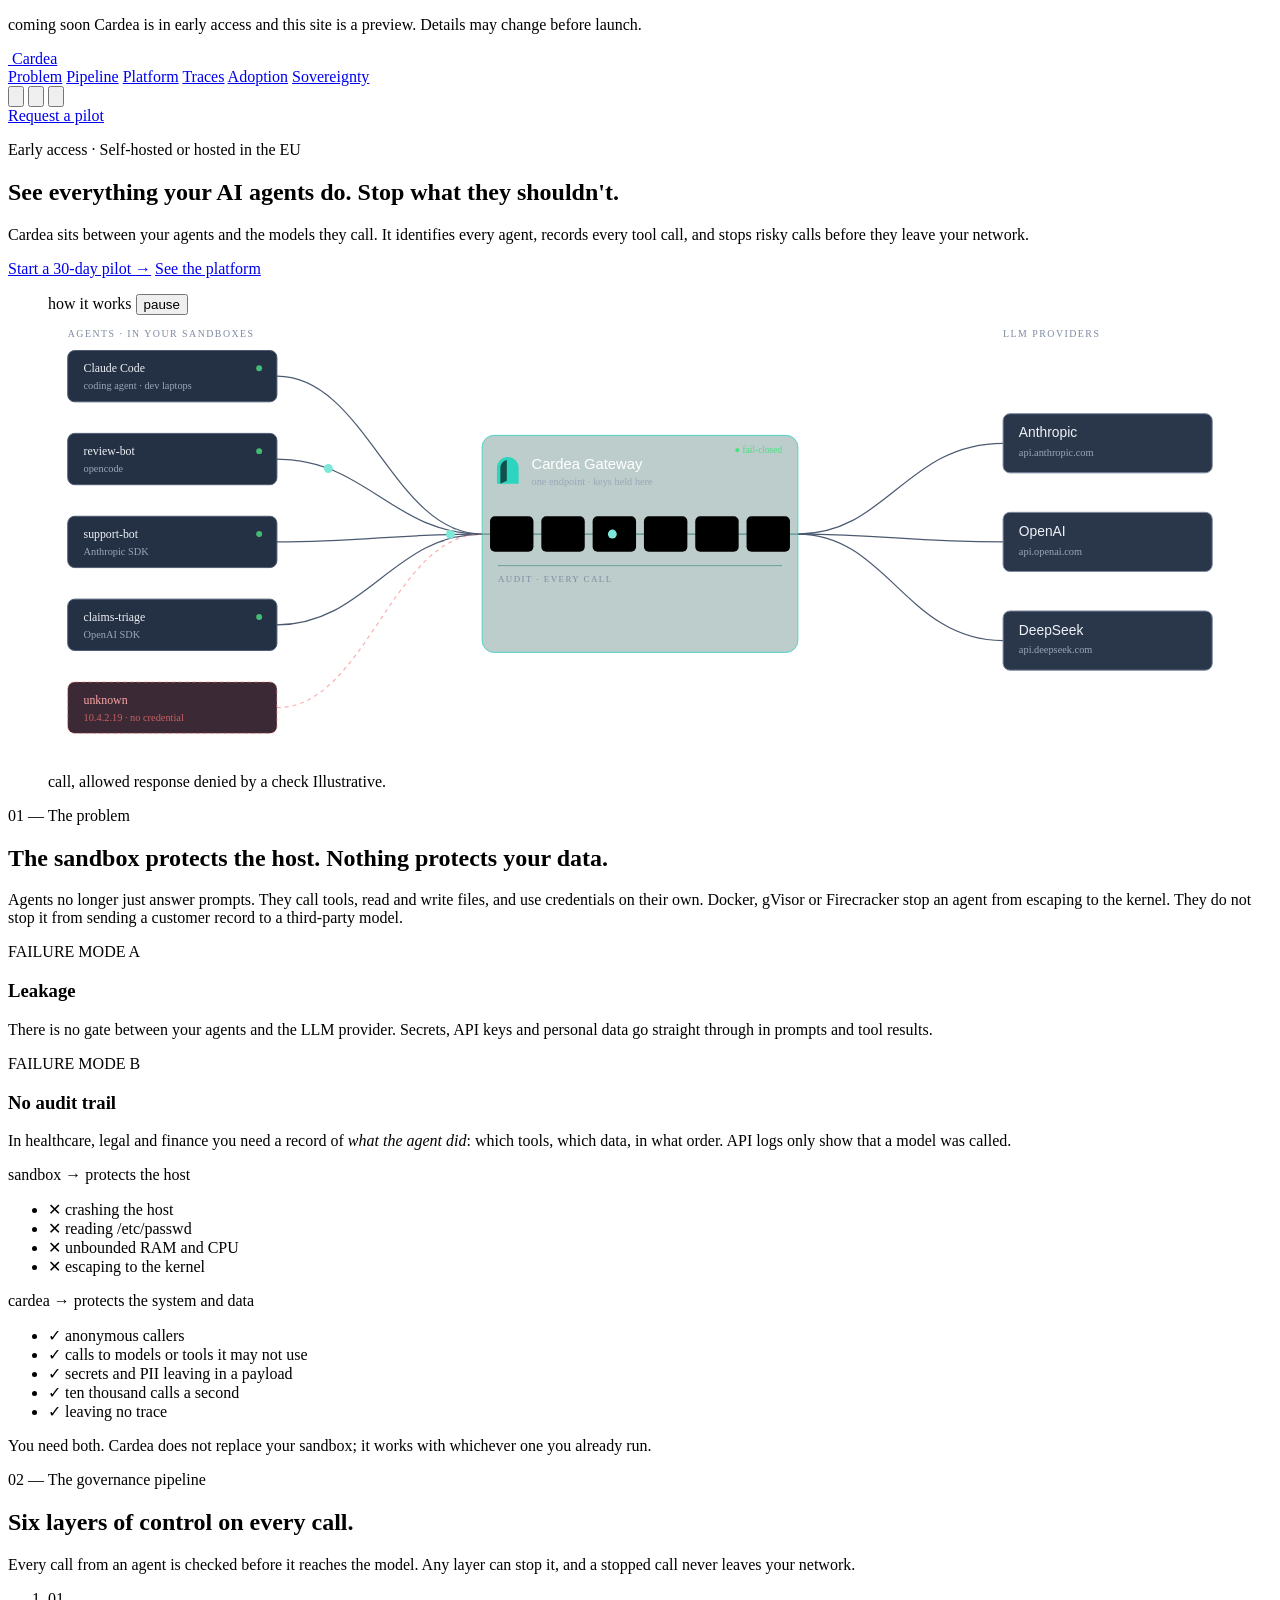
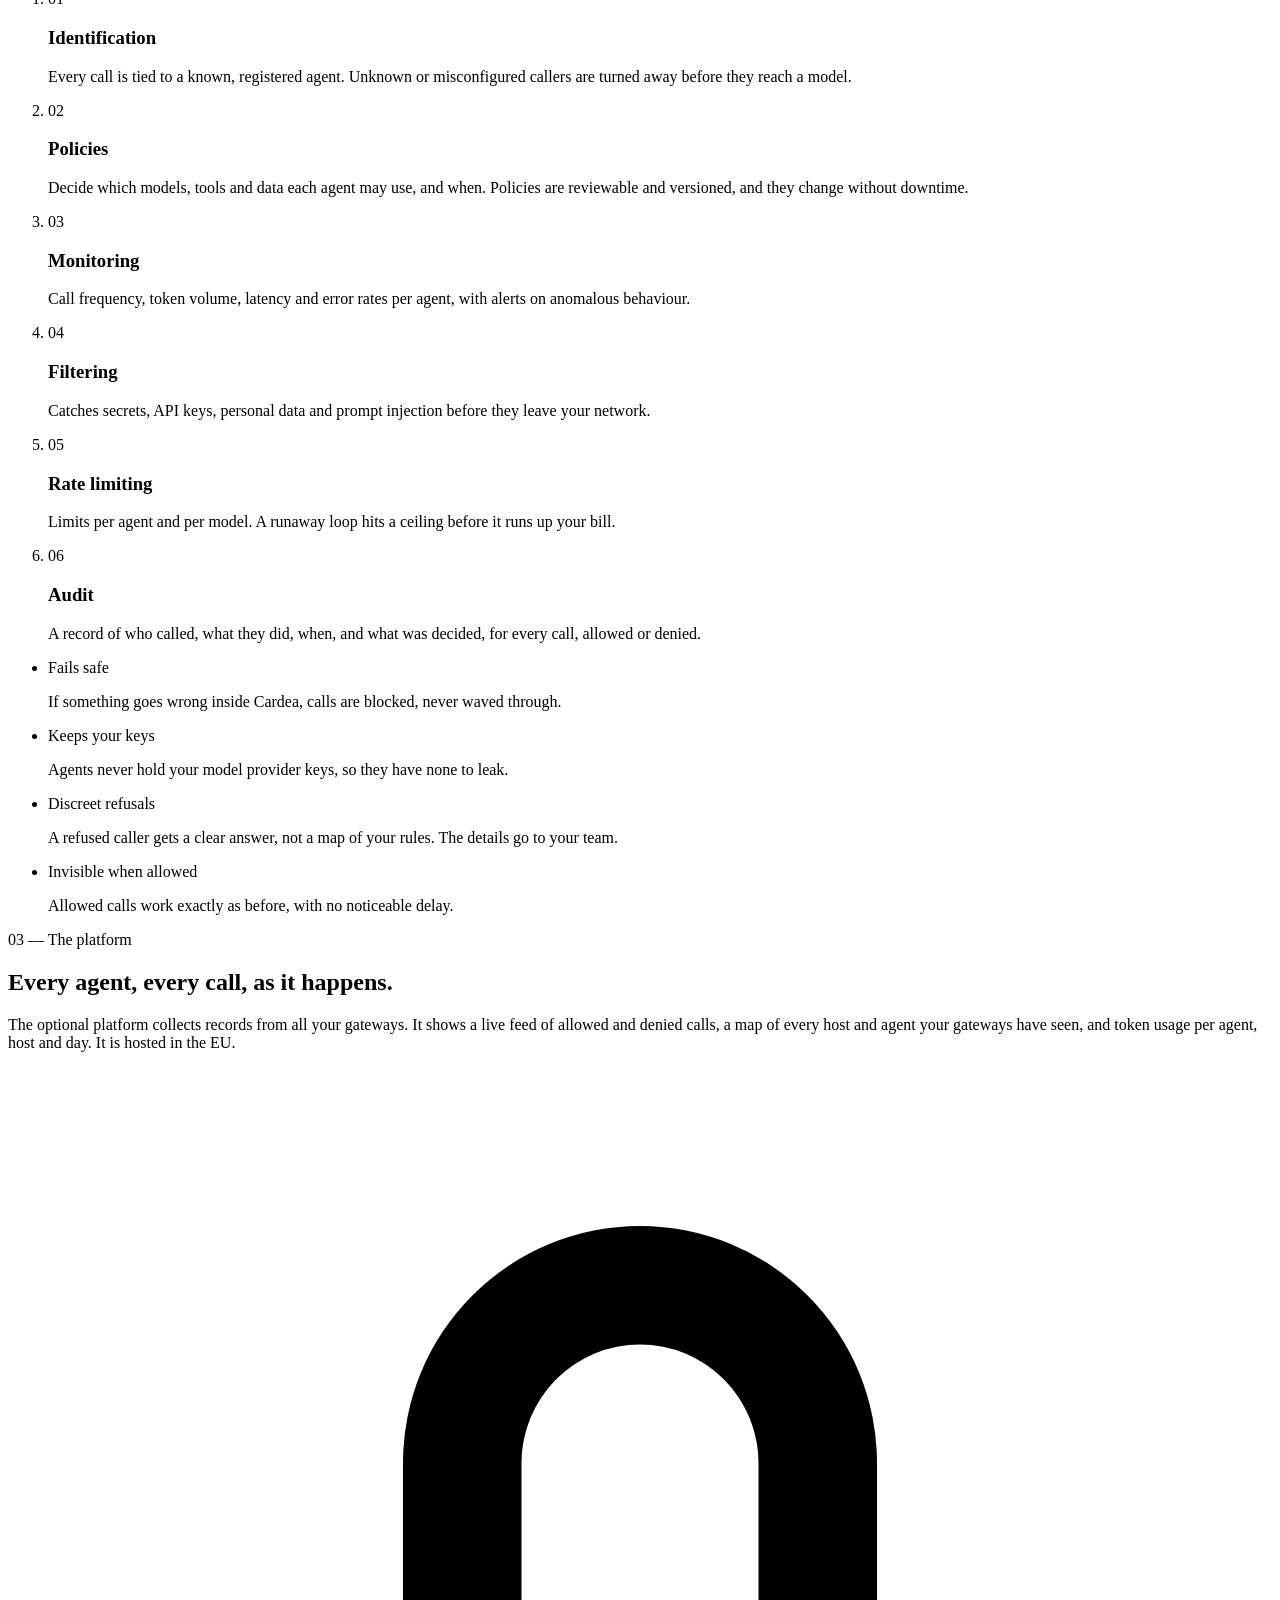
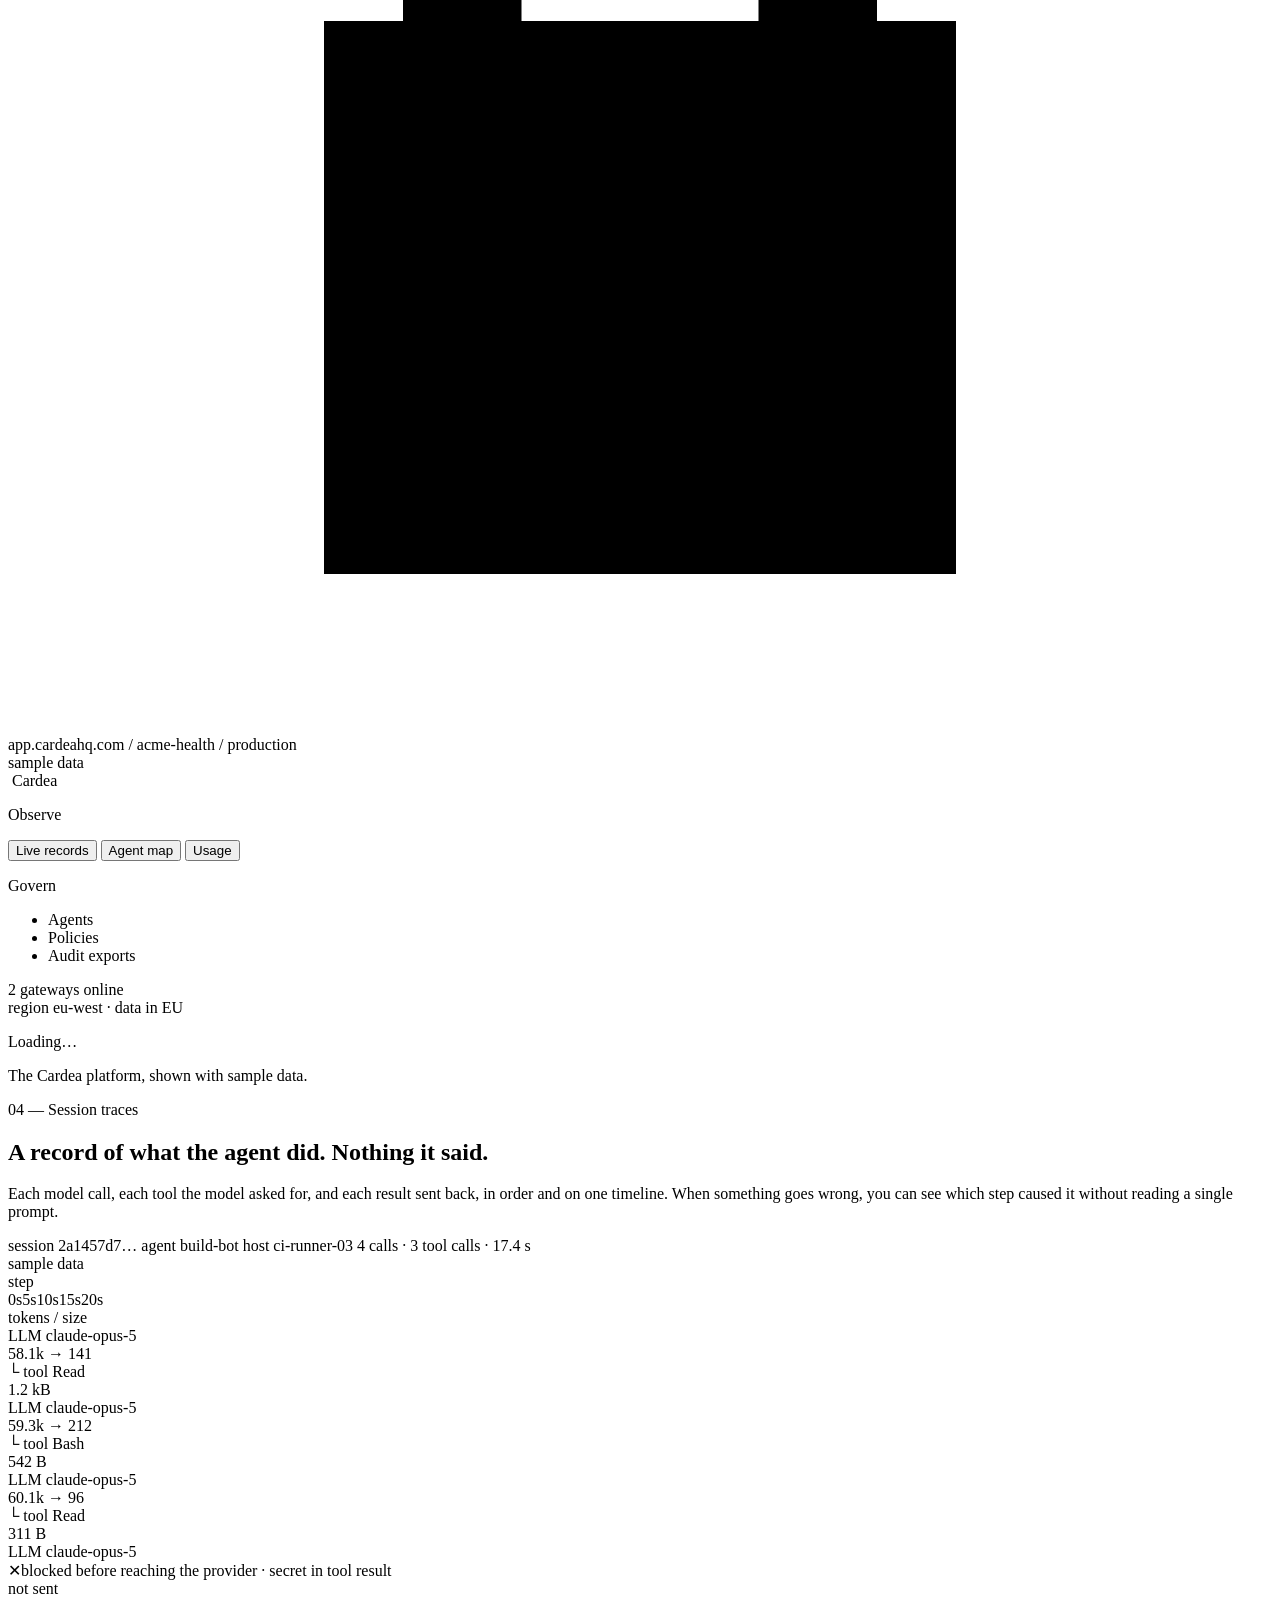
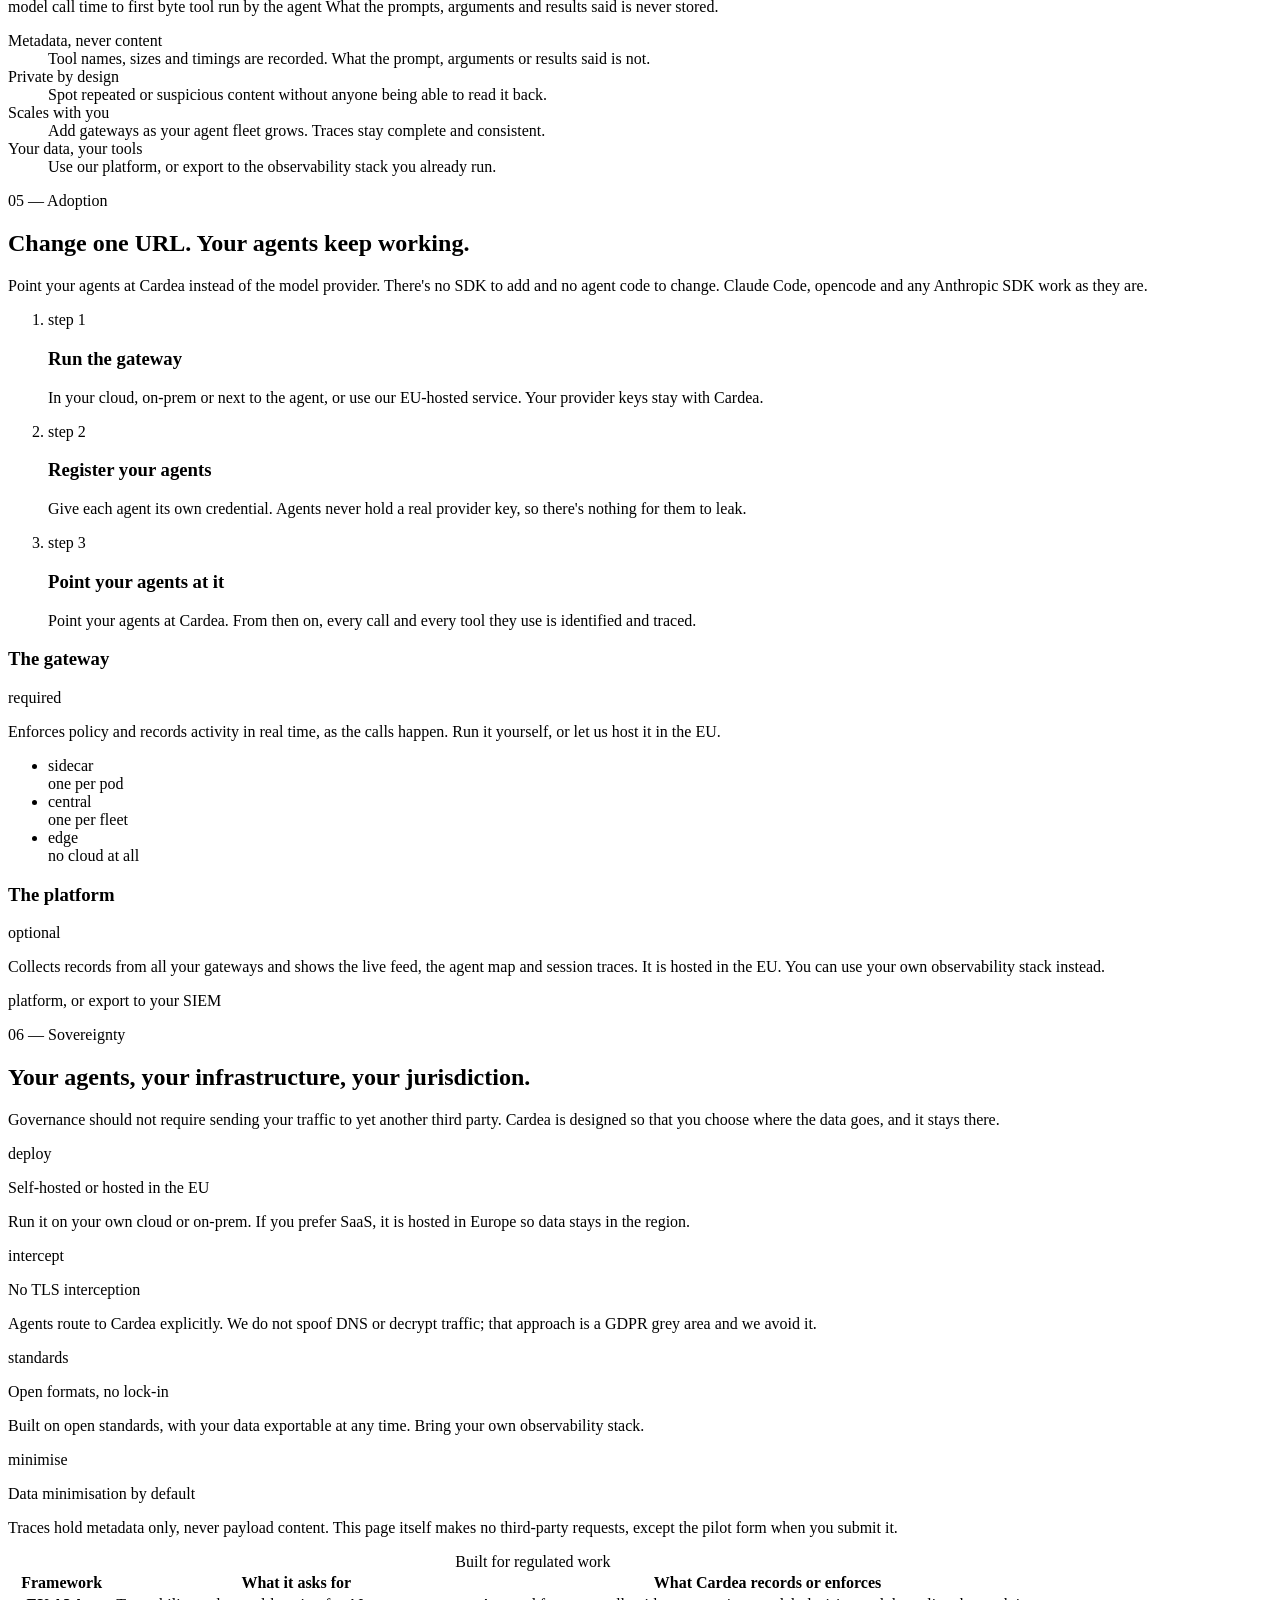
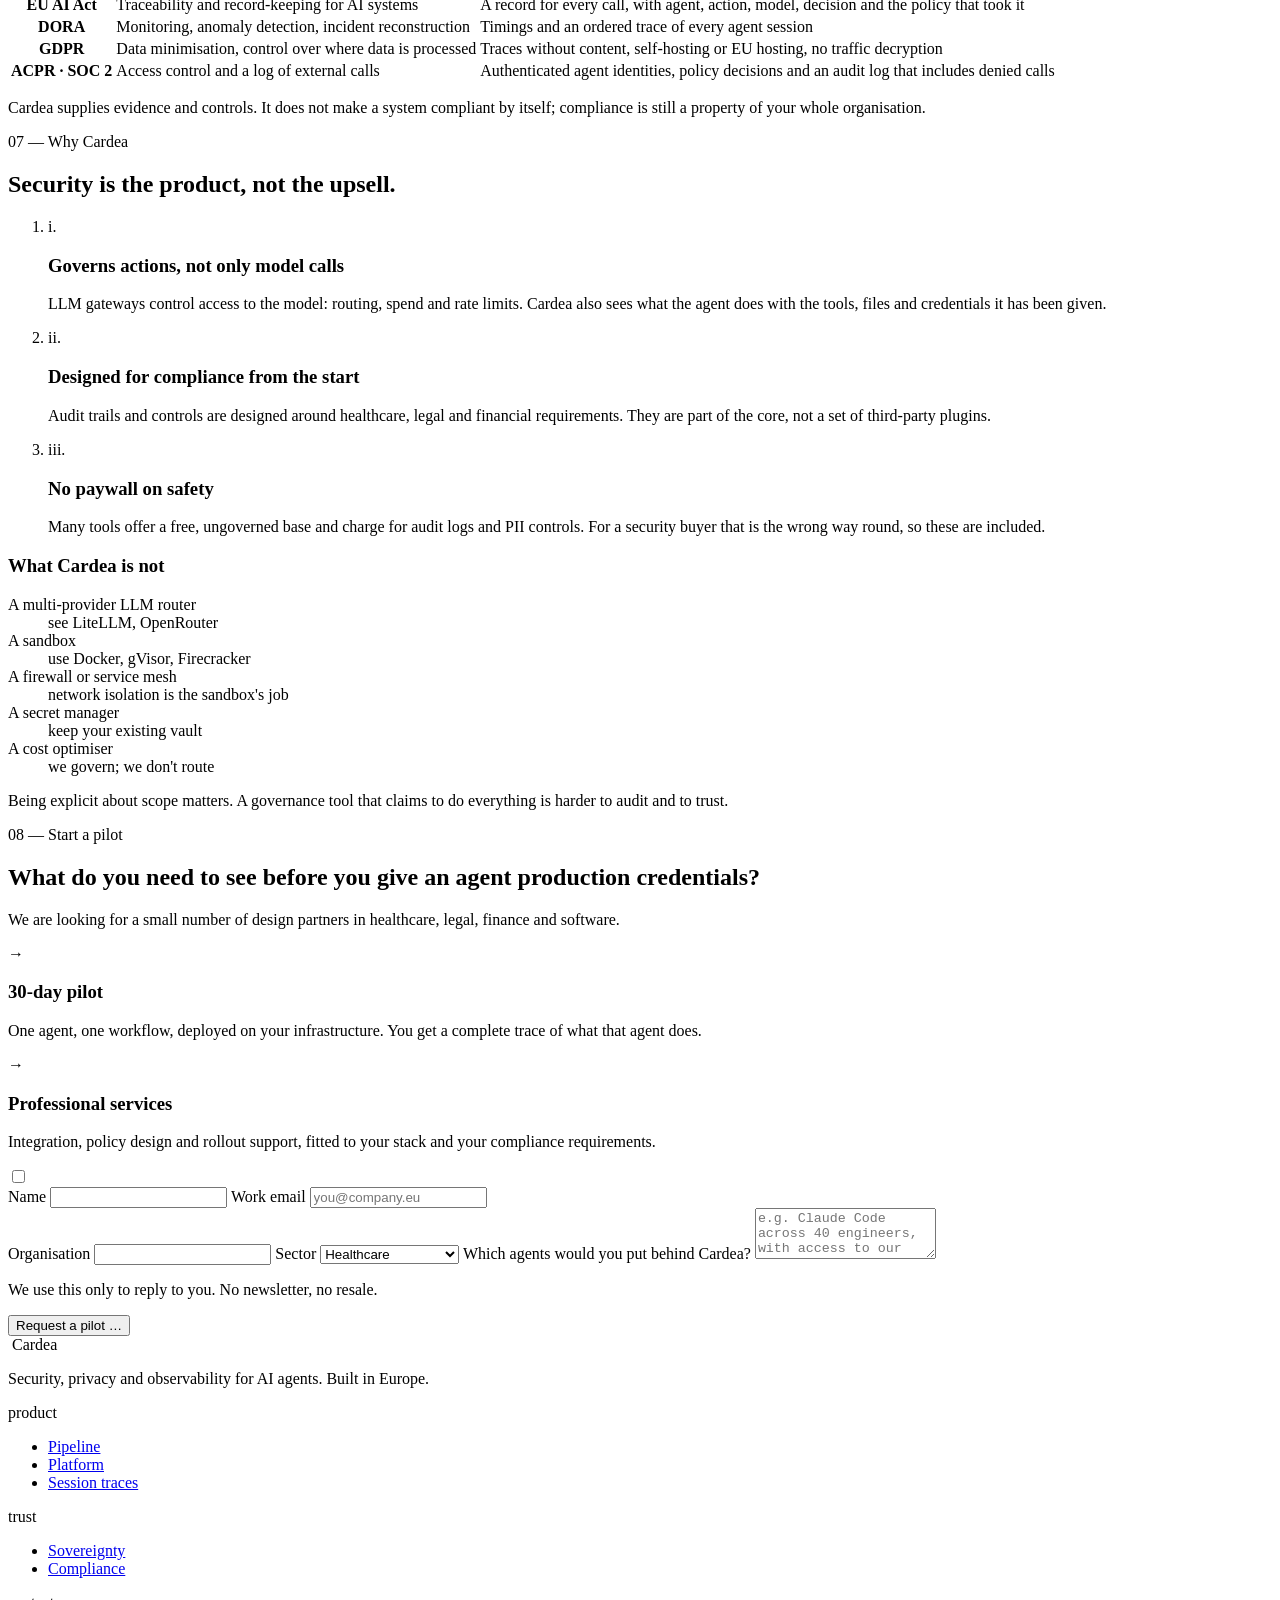
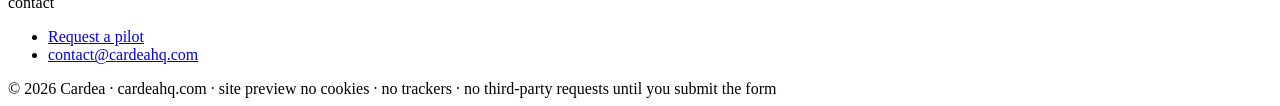
==== public/index.html @ 15e8d1f0 "Add "usage" view Signed-off-by: Grégoire Marabout-Demazure <gmarabout@gmail.com>" ====
<!doctype html>
<html lang="en">
  <head>
    <meta charset="utf-8" />
    <meta name="viewport" content="width=device-width, initial-scale=1" />
    <title>Cardea — Governance for AI agents</title>
    <meta
      name="description"
      content="Cardea is the security, privacy and observability layer for AI agents. It governs what agents do with tools, files and credentials, and runs on your infrastructure or in the EU."
    />
    <meta
      name="theme-color"
      content="#1e293b"
      media="(prefers-color-scheme: dark)"
    />
    <meta
      name="theme-color"
      content="#f5f7fa"
      media="(prefers-color-scheme: light)"
    />
    <link rel="icon" href="assets/favicon.svg" type="image/svg+xml" />
    <link
      rel="preload"
      href="assets/fonts/inter-latin-wght-normal.woff2"
      as="font"
      type="font/woff2"
      crossorigin
    />
    <link rel="stylesheet" href="assets/css/site.css" />
    <script>
      // Apply a saved theme choice before first paint.
      try {
        const t = localStorage.getItem("cardea-theme");
        if (t === "light" || t === "dark")
          document.documentElement.dataset.theme = t;
      } catch {}
    </script>
    <script src="assets/js/htmx.min.js" defer></script>
    <script src="assets/js/site.js" defer></script>
  </head>
  <body>
    <!-- ───────────────────────── Coming soon ───────────────────────── -->
    <div class="border-b border-keeper-700/50 bg-keeper-900/70">
      <p
        class="mx-auto flex max-w-6xl flex-wrap items-center justify-center gap-x-3 gap-y-1 px-4 py-2 text-center text-xs text-ink-200 sm:px-6"
      >
        <span
          class="badge border-keeper-400/40 bg-keeper-400/15 text-keeper-300"
          >coming soon</span
        >
        <span
          >Cardea is in early access and this site is a preview. Details may
          change before launch.</span
        >
      </p>
    </div>

    <!-- ───────────────────────── Navigation ───────────────────────── -->
    <header
      class="sticky top-0 z-40 border-b border-ink-800/80 bg-ink-950/85 backdrop-blur"
    >
      <nav
        class="mx-auto flex h-16 max-w-6xl items-center justify-between px-4 sm:px-6"
        aria-label="Main"
      >
        <a href="#top" class="flex items-center gap-2.5">
          <img src="assets/logo.svg" alt="" class="size-7" />
          <span class="wordmark hidden min-[400px]:inline">Cardea</span>
        </a>
        <div class="hidden items-center gap-7 text-sm text-ink-300 md:flex">
          <a href="#problem" class="hover:text-ink-50">Problem</a>
          <a href="#pipeline" class="hover:text-ink-50">Pipeline</a>
          <a href="#platform" class="hover:text-ink-50">Platform</a>
          <a href="#traces" class="hover:text-ink-50">Traces</a>
          <a href="#integrate" class="hover:text-ink-50">Adoption</a>
          <a href="#sovereignty" class="hover:text-ink-50">Sovereignty</a>
        </div>
        <div class="flex items-center gap-2">
          <div
            id="theme-toggle"
            class="theme-toggle"
            role="radiogroup"
            aria-label="Colour theme"
            data-mode="system"
          >
            <span class="theme-thumb" aria-hidden="true"></span>
            <button
              type="button"
              role="radio"
              data-mode="light"
              aria-checked="false"
              aria-label="Light theme"
              title="Light"
            >
              <svg
                viewBox="0 0 24 24"
                fill="none"
                stroke="currentColor"
                stroke-width="1.8"
                stroke-linecap="round"
                stroke-linejoin="round"
                aria-hidden="true"
              >
                <circle cx="12" cy="12" r="4" />
                <path
                  d="M12 2v2M12 20v2M4.9 4.9l1.4 1.4M17.7 17.7l1.4 1.4M2 12h2M20 12h2M4.9 19.1l1.4-1.4M17.7 6.3l1.4-1.4"
                />
              </svg>
            </button>
            <button
              type="button"
              role="radio"
              data-mode="system"
              aria-checked="true"
              aria-label="System theme"
              title="System"
            >
              <svg
                viewBox="0 0 24 24"
                fill="none"
                stroke="currentColor"
                stroke-width="1.8"
                stroke-linecap="round"
                stroke-linejoin="round"
                aria-hidden="true"
              >
                <rect x="3" y="4" width="18" height="12" rx="2" />
                <path d="M8 20h8M12 16v4" />
              </svg>
            </button>
            <button
              type="button"
              role="radio"
              data-mode="dark"
              aria-checked="false"
              aria-label="Dark theme"
              title="Dark"
            >
              <svg
                viewBox="0 0 24 24"
                fill="none"
                stroke="currentColor"
                stroke-width="1.8"
                stroke-linecap="round"
                stroke-linejoin="round"
                aria-hidden="true"
              >
                <path d="M20 14.5A8 8 0 0 1 9.5 4a8 8 0 1 0 10.5 10.5Z" />
              </svg>
            </button>
          </div>
          <a href="#pilot" class="btn-primary !py-2">Request a pilot</a>
        </div>
      </nav>
    </header>

    <main id="top">
      <!-- ───────────────────────── Hero ───────────────────────── -->
      <section class="relative overflow-hidden border-b border-ink-800">
        <div
          class="grid-bg pointer-events-none absolute inset-0"
          aria-hidden="true"
        ></div>
        <div
          class="relative mx-auto max-w-6xl px-4 pt-20 pb-20 sm:px-6 lg:pt-24"
        >
          <div
            class="grid grid-cols-1 gap-10 lg:grid-cols-[1.6fr_1fr] lg:items-end"
          >
            <div>
              <p
                class="inline-flex items-center gap-2 rounded-full border border-ink-700 bg-ink-900 px-3 py-1 font-mono text-xs text-ink-300"
              >
                <span class="size-1.5 rounded-full bg-keeper-400"></span>
                Early access · Self-hosted or hosted in the EU
              </p>
              <h1
                class="mt-6 text-4xl font-semibold tracking-tight text-ink-50 sm:text-5xl lg:text-[3.25rem] lg:leading-[1.1]"
              >
                See everything your AI&nbsp;agents&nbsp;do.
                <span class="block text-keeper-400"
                  >Stop what they shouldn't.</span
                >
              </h1>
            </div>
            <div>
              <p class="text-lg/8 text-ink-300 text-pretty">
                Cardea sits between your agents and the models they call. It
                identifies every agent, records every tool call, and stops risky
                calls before they leave your network.
              </p>
              <div class="mt-8 flex flex-wrap gap-3">
                <a href="#pilot" class="btn-primary"
                  >Start a 30-day pilot <span aria-hidden="true">→</span></a
                >
                <a href="#platform" class="btn-ghost">See the platform</a>
              </div>
            </div>
          </div>

          <!-- How it works: animated flow -->
          <figure
            class="panel mt-14 overflow-hidden bg-ink-950/70 shadow-2xl shadow-black/25"
          >
            <div
              class="flex items-center justify-between border-b border-ink-800 px-5 py-2.5 font-mono text-[11px]"
            >
              <span class="text-ink-400">how it works</span>
              <button
                type="button"
                id="flow-toggle"
                class="text-ink-500 hover:text-ink-200"
                aria-pressed="false"
              >
                pause
              </button>
            </div>
            <div class="p-4 sm:p-6">
              <svg
                id="flow"
                viewBox="0 0 1200 460"
                class="block w-full font-mono"
                role="img"
                aria-labelledby="flow-title flow-desc"
              >
                <title id="flow-title">How Cardea works</title>
                <desc id="flow-desc">
                  Five agents, including Claude Code, send calls to one Cardea
                  gateway, which checks every call. Allowed calls go on to
                  Anthropic, OpenAI or DeepSeek, and their responses come back.
                  Denied calls are stopped inside the gateway and never reach a
                  provider.
                </desc>
                <g fill="none" stroke-width="1.25">
                  <path
                    id="fin0"
                    d="M232 62 C 322 62, 350 222, 440 222"
                    stroke="#4b5a70"
                    stroke-opacity="1"
                  />
                  <path
                    id="fin1"
                    d="M232 146 C 322 146, 350 222, 440 222"
                    stroke="#4b5a70"
                    stroke-opacity="1"
                  />
                  <path
                    id="fin2"
                    d="M232 230 C 322 230, 350 222, 440 222"
                    stroke="#4b5a70"
                    stroke-opacity="1"
                  />
                  <path
                    id="fin3"
                    d="M232 314 C 322 314, 350 222, 440 222"
                    stroke="#4b5a70"
                    stroke-opacity="1"
                  />
                  <path
                    id="fin4"
                    d="M232 398 C 322 398, 350 222, 440 222"
                    stroke="#f87171"
                    stroke-opacity="0.55"
                    stroke-dasharray="4 4"
                  />
                  <path
                    id="fout0"
                    d="M760 222 C 850 222, 870 130, 968 130"
                    stroke="#4b5a70"
                  />
                  <path
                    id="fout1"
                    d="M760 222 C 850 222, 870 230, 968 230"
                    stroke="#4b5a70"
                  />
                  <path
                    id="fout2"
                    d="M760 222 C 850 222, 870 330, 968 330"
                    stroke="#4b5a70"
                  />
                  <path
                    id="fthru"
                    d="M440 222 L760 222"
                    stroke="#17766c"
                    stroke-opacity=".6"
                  />
                </g>
                <g font-size="12">
                  <text
                    x="20"
                    y="22"
                    fill="#7c8aa0"
                    font-size="10"
                    letter-spacing="1.5"
                  >
                    AGENTS · IN YOUR SANDBOXES
                  </text>
                  <g class="fl-node" data-agent="0">
                    <rect
                      x="20"
                      y="36"
                      width="212"
                      height="52"
                      rx="7"
                      fill="#243044"
                      stroke="#4b5a70"
                    />
                    <text x="36" y="58" fill="#eef2f6" font-weight="500">
                      Claude Code
                    </text>
                    <text x="36" y="75" fill="#9aa7b8" font-size="10.5">
                      coding agent · dev laptops
                    </text>
                    <circle
                      cx="214"
                      cy="54"
                      r="3"
                      fill="#4ade80"
                      fill-opacity=".8"
                    />
                  </g>
                  <g class="fl-node" data-agent="1">
                    <rect
                      x="20"
                      y="120"
                      width="212"
                      height="52"
                      rx="7"
                      fill="#243044"
                      stroke="#4b5a70"
                    />
                    <text x="36" y="142" fill="#eef2f6" font-weight="500">
                      review-bot
                    </text>
                    <text x="36" y="159" fill="#9aa7b8" font-size="10.5">
                      opencode
                    </text>
                    <circle
                      cx="214"
                      cy="138"
                      r="3"
                      fill="#4ade80"
                      fill-opacity=".8"
                    />
                  </g>
                  <g class="fl-node" data-agent="2">
                    <rect
                      x="20"
                      y="204"
                      width="212"
                      height="52"
                      rx="7"
                      fill="#243044"
                      stroke="#4b5a70"
                    />
                    <text x="36" y="226" fill="#eef2f6" font-weight="500">
                      support-bot
                    </text>
                    <text x="36" y="243" fill="#9aa7b8" font-size="10.5">
                      Anthropic SDK
                    </text>
                    <circle
                      cx="214"
                      cy="222"
                      r="3"
                      fill="#4ade80"
                      fill-opacity=".8"
                    />
                  </g>
                  <g class="fl-node" data-agent="3">
                    <rect
                      x="20"
                      y="288"
                      width="212"
                      height="52"
                      rx="7"
                      fill="#243044"
                      stroke="#4b5a70"
                    />
                    <text x="36" y="310" fill="#eef2f6" font-weight="500">
                      claims-triage
                    </text>
                    <text x="36" y="327" fill="#9aa7b8" font-size="10.5">
                      OpenAI SDK
                    </text>
                    <circle
                      cx="214"
                      cy="306"
                      r="3"
                      fill="#4ade80"
                      fill-opacity=".8"
                    />
                  </g>
                  <g class="fl-node" data-agent="4">
                    <rect
                      x="20"
                      y="372"
                      width="212"
                      height="52"
                      rx="7"
                      fill="#3b2a35"
                      stroke="#f87171"
                      stroke-opacity=".55"
                      stroke-dasharray="4 3"
                    />
                    <text x="36" y="394" fill="#fca5a5" font-weight="500">
                      unknown
                    </text>
                    <text
                      x="36"
                      y="411"
                      fill="#f87171"
                      fill-opacity=".75"
                      font-size="10.5"
                    >
                      10.4.2.19 · no credential
                    </text>
                  </g>
                </g>
                <g>
                  <rect
                    x="440"
                    y="122"
                    width="320"
                    height="220"
                    rx="12"
                    fill="#134e4a"
                    fill-opacity=".28"
                    stroke="#2dd4bf"
                    stroke-opacity=".8"
                  />
                  <path
                    d="M455 171 V155 A11 11 0 0 1 477 155 V171 Z"
                    fill="#2dd4bf"
                  />
                  <path
                    d="M458.5 171 V155 C458.5 151 461 148 465 147 V168 Z"
                    fill="#134e4a"
                  />
                  <text
                    x="490"
                    y="156"
                    fill="#ffffff"
                    font-size="15"
                    font-weight="500"
                    font-family="Inter, sans-serif"
                  >
                    Cardea Gateway
                  </text>
                  <text x="490" y="172" fill="#9aa7b8" font-size="10.5">
                    one endpoint · keys held here
                  </text>
                  <text
                    x="744"
                    y="140"
                    fill="#4ade80"
                    font-size="9.5"
                    text-anchor="end"
                  >
                    ● fail-closed
                  </text>
                  <g class="fl-cell" data-stage="0">
                    <rect x="448" y="204" width="44" height="36" rx="5" />
                    <text
                      x="470"
                      y="227"
                      text-anchor="middle"
                      font-size="12"
                      class="fl-x"
                    >
                      ✕
                    </text>
                  </g>
                  <g class="fl-cell" data-stage="1">
                    <rect x="500" y="204" width="44" height="36" rx="5" />
                    <text
                      x="522"
                      y="227"
                      text-anchor="middle"
                      font-size="12"
                      class="fl-x"
                    >
                      ✕
                    </text>
                  </g>
                  <g class="fl-cell" data-stage="2">
                    <rect x="552" y="204" width="44" height="36" rx="5" />
                    <text
                      x="574"
                      y="227"
                      text-anchor="middle"
                      font-size="12"
                      class="fl-x"
                    >
                      ✕
                    </text>
                  </g>
                  <g class="fl-cell" data-stage="3">
                    <rect x="604" y="204" width="44" height="36" rx="5" />
                    <text
                      x="626"
                      y="227"
                      text-anchor="middle"
                      font-size="12"
                      class="fl-x"
                    >
                      ✕
                    </text>
                  </g>
                  <g class="fl-cell" data-stage="4">
                    <rect x="656" y="204" width="44" height="36" rx="5" />
                    <text
                      x="678"
                      y="227"
                      text-anchor="middle"
                      font-size="12"
                      class="fl-x"
                    >
                      ✕
                    </text>
                  </g>
                  <g class="fl-cell" data-stage="5">
                    <rect x="708" y="204" width="44" height="36" rx="5" />
                    <text
                      x="730"
                      y="227"
                      text-anchor="middle"
                      font-size="12"
                      class="fl-x"
                    >
                      ✕
                    </text>
                  </g>
                  <text
                    id="fl-flag"
                    x="600"
                    y="198"
                    text-anchor="middle"
                    font-size="11"
                    fill="#f87171"
                    opacity="0"
                  ></text>
                  <line
                    x1="456"
                    y1="254"
                    x2="744"
                    y2="254"
                    stroke="#17766c"
                    stroke-opacity=".5"
                  />
                  <text
                    x="456"
                    y="271"
                    fill="#7c8aa0"
                    font-size="9"
                    letter-spacing="1.5"
                  >
                    AUDIT · EVERY CALL
                  </text>
                  <text
                    class="fl-log"
                    x="456"
                    y="291"
                    font-size="10"
                    fill="#c3ccd8"
                    opacity="1"
                  ></text>
                  <text
                    class="fl-log"
                    x="456"
                    y="307"
                    font-size="10"
                    fill="#c3ccd8"
                    opacity="0.65"
                  ></text>
                  <text
                    class="fl-log"
                    x="456"
                    y="323"
                    font-size="10"
                    fill="#c3ccd8"
                    opacity="0.35"
                  ></text>
                </g>
                <g font-size="12">
                  <text
                    x="968"
                    y="22"
                    fill="#7c8aa0"
                    font-size="10"
                    letter-spacing="1.5"
                  >
                    LLM PROVIDERS
                  </text>
                  <g class="fl-node" data-provider="0">
                    <rect
                      x="968"
                      y="100"
                      width="212"
                      height="60"
                      rx="7"
                      fill="#2a374b"
                      stroke="#7c8aa0"
                    />
                    <text
                      x="984"
                      y="124"
                      fill="#eef2f6"
                      font-weight="500"
                      font-family="Inter, sans-serif"
                      font-size="14"
                    >
                      Anthropic
                    </text>
                    <text x="984" y="143" fill="#9aa7b8" font-size="10.5">
                      api.anthropic.com
                    </text>
                  </g>
                  <g class="fl-node" data-provider="1">
                    <rect
                      x="968"
                      y="200"
                      width="212"
                      height="60"
                      rx="7"
                      fill="#2a374b"
                      stroke="#7c8aa0"
                    />
                    <text
                      x="984"
                      y="224"
                      fill="#eef2f6"
                      font-weight="500"
                      font-family="Inter, sans-serif"
                      font-size="14"
                    >
                      OpenAI
                    </text>
                    <text x="984" y="243" fill="#9aa7b8" font-size="10.5">
                      api.openai.com
                    </text>
                  </g>
                  <g class="fl-node" data-provider="2">
                    <rect
                      x="968"
                      y="300"
                      width="212"
                      height="60"
                      rx="7"
                      fill="#2a374b"
                      stroke="#7c8aa0"
                    />
                    <text
                      x="984"
                      y="324"
                      fill="#eef2f6"
                      font-weight="500"
                      font-family="Inter, sans-serif"
                      font-size="14"
                    >
                      DeepSeek
                    </text>
                    <text x="984" y="343" fill="#9aa7b8" font-size="10.5">
                      api.deepseek.com
                    </text>
                  </g>
                </g>
                <g id="fl-dots"></g>
              </svg>
            </div>
            <figcaption
              class="flex flex-wrap items-center gap-x-6 gap-y-2 border-t border-ink-800 px-5 py-3 font-mono text-[10.5px] text-ink-500"
            >
              <span class="flex items-center gap-2"
                ><span class="size-2 rounded-full bg-keeper-300"></span>call,
                allowed</span
              >
              <span class="flex items-center gap-2"
                ><span class="size-2 rounded-full bg-ink-300"></span
                >response</span
              >
              <span class="flex items-center gap-2"
                ><span class="size-2 rounded-full bg-deny"></span>denied by a
                check</span
              >
              <span class="sm:ml-auto">Illustrative.</span>
            </figcaption>
          </figure>
        </div>
      </section>

      <!-- ───────────────────────── Problem ───────────────────────── -->
      <section id="problem" class="border-b border-ink-800">
        <div class="mx-auto max-w-6xl px-4 py-24 sm:px-6">
          <p class="eyebrow">01 — The problem</p>
          <h2 class="section-title max-w-3xl">
            The sandbox protects the host. Nothing protects your data.
          </h2>
          <p class="section-lead">
            Agents no longer just answer prompts. They call tools, read and
            write files, and use credentials on their own. Docker, gVisor or
            Firecracker stop an agent from escaping to the kernel. They do not
            stop it from sending a customer record to a third-party model.
          </p>

          <div class="mt-14 grid grid-cols-1 gap-5 md:grid-cols-2">
            <article class="panel p-7">
              <div class="flex items-center gap-3">
                <span class="font-mono text-xs text-deny">FAILURE MODE A</span>
              </div>
              <h3 class="mt-3 text-xl font-semibold text-ink-50">Leakage</h3>
              <p class="mt-3 text-ink-300">
                There is no gate between your agents and the LLM provider.
                Secrets, API keys and personal data go straight through in
                prompts and tool results.
              </p>
            </article>
            <article class="panel p-7">
              <div class="flex items-center gap-3">
                <span class="font-mono text-xs text-deny">FAILURE MODE B</span>
              </div>
              <h3 class="mt-3 text-xl font-semibold text-ink-50">
                No audit trail
              </h3>
              <p class="mt-3 text-ink-300">
                In healthcare, legal and finance you need a record of
                <em>what the agent did</em>: which tools, which data, in what
                order. API logs only show that a model was called.
              </p>
            </article>
          </div>

          <!-- Sandbox vs Cardea -->
          <div class="panel mt-5 overflow-hidden">
            <div class="grid grid-cols-1 md:grid-cols-2">
              <div
                class="border-b border-ink-700 p-7 md:border-r md:border-b-0"
              >
                <p class="font-mono text-xs text-ink-400">
                  sandbox → protects the host
                </p>
                <ul class="mt-4 space-y-2 font-mono text-sm text-ink-300">
                  <li><span class="text-ink-500">✕</span> crashing the host</li>
                  <li>
                    <span class="text-ink-500">✕</span> reading /etc/passwd
                  </li>
                  <li>
                    <span class="text-ink-500">✕</span> unbounded RAM and CPU
                  </li>
                  <li>
                    <span class="text-ink-500">✕</span> escaping to the kernel
                  </li>
                </ul>
              </div>
              <div class="bg-keeper-900/20 p-7">
                <p class="font-mono text-xs text-keeper-400">
                  cardea → protects the system and data
                </p>
                <ul class="mt-4 space-y-2 font-mono text-sm text-ink-100">
                  <li>
                    <span class="text-keeper-400">✓</span> anonymous callers
                  </li>
                  <li>
                    <span class="text-keeper-400">✓</span> calls to models or
                    tools it may not use
                  </li>
                  <li>
                    <span class="text-keeper-400">✓</span> secrets and PII
                    leaving in a payload
                  </li>
                  <li>
                    <span class="text-keeper-400">✓</span> ten thousand calls a
                    second
                  </li>
                  <li>
                    <span class="text-keeper-400">✓</span> leaving no trace
                  </li>
                </ul>
              </div>
            </div>
            <p class="border-t border-ink-700 px-7 py-4 text-sm text-ink-400">
              You need both. Cardea does not replace your sandbox; it works with
              whichever one you already run.
            </p>
          </div>
        </div>
      </section>

      <!-- ───────────────────────── Pipeline ───────────────────────── -->
      <section id="pipeline" class="border-b border-ink-800 bg-ink-900/40">
        <div class="mx-auto max-w-6xl px-4 py-24 sm:px-6">
          <p class="eyebrow">02 — The governance pipeline</p>
          <h2 class="section-title max-w-3xl">
            Six layers of control on every call.
          </h2>
          <p class="section-lead">
            Every call from an agent is checked before it reaches the model. Any
            layer can stop it, and a stopped call never leaves your network.
          </p>

          <ol
            class="mt-14 grid grid-cols-1 gap-px overflow-hidden rounded-lg border border-ink-700 bg-ink-700 sm:grid-cols-2 lg:grid-cols-3"
          >
            <li class="bg-ink-900 p-6">
              <div class="flex items-center justify-between">
                <span class="font-mono text-sm text-keeper-400">01</span>
              </div>
              <h3 class="mt-4 font-semibold text-ink-50">Identification</h3>
              <p class="mt-2 text-sm/6 text-ink-300">
                Every call is tied to a known, registered agent. Unknown or
                misconfigured callers are turned away before they reach a model.
              </p>
            </li>
            <li class="bg-ink-900 p-6">
              <div class="flex items-center justify-between">
                <span class="font-mono text-sm text-keeper-400">02</span>
              </div>
              <h3 class="mt-4 font-semibold text-ink-50">Policies</h3>
              <p class="mt-2 text-sm/6 text-ink-300">
                Decide which models, tools and data each agent may use, and
                when. Policies are reviewable and versioned, and they change
                without downtime.
              </p>
            </li>
            <li class="bg-ink-900 p-6">
              <div class="flex items-center justify-between">
                <span class="font-mono text-sm text-keeper-400">03</span>
              </div>
              <h3 class="mt-4 font-semibold text-ink-50">Monitoring</h3>
              <p class="mt-2 text-sm/6 text-ink-300">
                Call frequency, token volume, latency and error rates per agent,
                with alerts on anomalous behaviour.
              </p>
            </li>
            <li class="bg-ink-900 p-6">
              <div class="flex items-center justify-between">
                <span class="font-mono text-sm text-keeper-400">04</span>
              </div>
              <h3 class="mt-4 font-semibold text-ink-50">Filtering</h3>
              <p class="mt-2 text-sm/6 text-ink-300">
                Catches secrets, API keys, personal data and prompt injection
                before they leave your network.
              </p>
            </li>
            <li class="bg-ink-900 p-6">
              <div class="flex items-center justify-between">
                <span class="font-mono text-sm text-keeper-400">05</span>
              </div>
              <h3 class="mt-4 font-semibold text-ink-50">Rate limiting</h3>
              <p class="mt-2 text-sm/6 text-ink-300">
                Limits per agent and per model. A runaway loop hits a ceiling
                before it runs up your bill.
              </p>
            </li>
            <li class="bg-ink-900 p-6">
              <div class="flex items-center justify-between">
                <span class="font-mono text-sm text-keeper-400">06</span>
              </div>
              <h3 class="mt-4 font-semibold text-ink-50">Audit</h3>
              <p class="mt-2 text-sm/6 text-ink-300">
                A record of who called, what they did, when, and what was
                decided, for every call, allowed or denied.
              </p>
            </li>
          </ol>

          <!-- Guarantees -->
          <ul
            class="mt-5 grid grid-cols-1 gap-px overflow-hidden rounded-lg border border-ink-700 bg-ink-700 text-sm/6 sm:grid-cols-2 lg:grid-cols-4"
          >
            <li class="bg-ink-900 p-6">
              <p class="font-medium text-ink-50">Fails safe</p>
              <p class="mt-2 text-ink-300">
                If something goes wrong inside Cardea, calls are blocked, never
                waved through.
              </p>
            </li>
            <li class="bg-ink-900 p-6">
              <p class="font-medium text-ink-50">Keeps your keys</p>
              <p class="mt-2 text-ink-300">
                Agents never hold your model provider keys, so they have none to
                leak.
              </p>
            </li>
            <li class="bg-ink-900 p-6">
              <p class="font-medium text-ink-50">Discreet refusals</p>
              <p class="mt-2 text-ink-300">
                A refused caller gets a clear answer, not a map of your rules.
                The details go to your team.
              </p>
            </li>
            <li class="bg-ink-900 p-6">
              <p class="font-medium text-ink-50">Invisible when allowed</p>
              <p class="mt-2 text-ink-300">
                Allowed calls work exactly as before, with no noticeable delay.
              </p>
            </li>
          </ul>
        </div>
      </section>

      <!-- ───────────────────────── Platform ───────────────────────── -->
      <section id="platform" class="border-b border-ink-800">
        <div class="mx-auto max-w-6xl px-4 pt-24 sm:px-6">
          <div class="grid grid-cols-1 gap-10 lg:grid-cols-2 lg:items-end">
            <div>
              <p class="eyebrow">03 — The platform</p>
              <h2 class="section-title">
                Every agent, every call, as it happens.
              </h2>
            </div>
            <p class="text-lg/8 text-ink-300 text-pretty">
              The optional platform collects records from all your gateways. It
              shows a live feed of allowed and denied calls, a map of every
              host and agent your gateways have seen, and token usage per
              agent, host and day. It is hosted in the EU.
            </p>
          </div>
        </div>
        <div class="mx-auto max-w-[1320px] px-4 pt-12 pb-24 sm:px-6">
          <!-- Product window -->
          <div>
            <div
              class="panel overflow-hidden shadow-2xl shadow-black/30 ring-1 ring-ink-50/5"
            >
              <!-- window chrome -->
              <div
                class="flex items-center gap-4 border-b border-ink-700 bg-ink-850 px-4 py-2.5"
              >
                <div class="flex gap-1.5" aria-hidden="true">
                  <span class="size-2.5 rounded-full bg-ink-600"></span>
                  <span class="size-2.5 rounded-full bg-ink-600"></span>
                  <span class="size-2.5 rounded-full bg-ink-600"></span>
                </div>
                <div
                  class="mx-auto flex items-center gap-2 rounded bg-ink-950 px-3 py-1 font-mono text-[11px] text-ink-400"
                >
                  <svg
                    viewBox="0 0 16 16"
                    class="size-3 fill-ink-500"
                    aria-hidden="true"
                  >
                    <path
                      d="M5 7V5a3 3 0 1 1 6 0v2h1v7H4V7h1Zm1.5 0h3V5a1.5 1.5 0 0 0-3 0v2Z"
                    />
                  </svg>
                  app.cardeahq.com / acme-health / production
                </div>
                <span
                  class="hidden font-mono text-[10px] tracking-widest text-ink-500 uppercase sm:block"
                  >sample data</span
                >
              </div>

              <div class="overflow-x-auto">
                <div class="flex min-w-[1180px]">
                  <!-- app sidebar: HTMX swaps the view -->
                  <aside
                    class="w-48 shrink-0 border-r border-ink-700 bg-ink-900 p-3"
                  >
                    <div class="flex items-center gap-2 px-2 py-1.5">
                      <img src="assets/logo.svg" alt="" class="size-5" />
                      <span class="text-sm font-semibold text-ink-50"
                        >Cardea</span
                      >
                    </div>
                    <p
                      class="mt-5 px-2 font-mono text-[10px] tracking-widest text-ink-500 uppercase"
                    >
                      Observe
                    </p>
                    <nav
                      role="tablist"
                      aria-label="Platform views"
                      class="mt-2 space-y-0.5 text-[13px]"
                    >
                      <button
                        role="tab"
                        aria-selected="true"
                        class="app-nav"
                        hx-get="partials/app-records.html"
                        hx-target="#app-view"
                      >
                        <span class="size-1.5 rounded-full bg-allow"></span>
                        Live records
                      </button>
                      <button
                        role="tab"
                        aria-selected="false"
                        class="app-nav"
                        hx-get="partials/app-map.html"
                        hx-target="#app-view"
                      >
                        <span
                          class="size-1.5 rounded-full bg-keeper-400"
                        ></span>
                        Agent map
                      </button>
                      <button
                        role="tab"
                        aria-selected="false"
                        class="app-nav"
                        hx-get="partials/app-usage.html"
                        hx-target="#app-view"
                      >
                        <span class="size-1.5 rounded-full bg-ink-400"></span>
                        Usage
                      </button>
                    </nav>
                    <p
                      class="mt-5 px-2 font-mono text-[10px] tracking-widest text-ink-500 uppercase"
                    >
                      Govern
                    </p>
                    <ul class="mt-2 space-y-0.5 text-[13px] text-ink-500">
                      <li class="px-2 py-1.5">Agents</li>
                      <li class="px-2 py-1.5">Policies</li>
                      <li class="px-2 py-1.5">Audit exports</li>
                    </ul>
                    <div
                      class="mt-8 rounded-md border border-ink-700 bg-ink-950 p-2.5 font-mono text-[10px]/4 text-ink-400"
                    >
                      <div class="flex items-center gap-1.5 text-ink-200">
                        <span class="size-1.5 rounded-full bg-allow"></span>2
                        gateways online
                      </div>
                      <div class="mt-1">region eu-west · data in EU</div>
                    </div>
                  </aside>

                  <!-- view -->
                  <div
                    id="app-view"
                    data-panel
                    class="min-h-[560px] flex-1 bg-ink-950"
                    hx-get="partials/app-records.html"
                    hx-trigger="load"
                  >
                    <p class="p-6 font-mono text-xs text-ink-500">Loading…</p>
                  </div>
                </div>
              </div>
            </div>
            <p class="mt-4 text-center font-mono text-[11px] text-ink-500">
              The Cardea platform, shown with sample data.
            </p>
          </div>
        </div>
      </section>

      <!-- ───────────────────────── Traces ───────────────────────── -->
      <section id="traces" class="border-b border-ink-800">
        <div class="mx-auto max-w-6xl px-4 py-24 sm:px-6">
          <div class="grid grid-cols-1 gap-10 lg:grid-cols-2 lg:items-end">
            <div>
              <p class="eyebrow">04 — Session traces</p>
              <h2 class="section-title">
                A record of what the agent did. Nothing it said.
              </h2>
            </div>
            <p class="text-lg/8 text-ink-300 text-pretty">
              Each model call, each tool the model asked for, and each result
              sent back, in order and on one timeline. When something goes
              wrong, you can see which step caused it without reading a single
              prompt.
            </p>
          </div>

          <div class="panel mt-12 overflow-hidden">
            <div
              class="flex flex-wrap items-center justify-between gap-3 border-b border-ink-700 bg-ink-850 px-5 py-3 font-mono text-[11px]"
            >
              <div class="flex flex-wrap items-center gap-x-4 gap-y-1">
                <span class="text-ink-50">session 2a1457d7…</span>
                <span class="text-ink-400"
                  >agent <span class="text-ink-100">build-bot</span></span
                >
                <span class="text-ink-400"
                  >host <span class="text-ink-100">ci-runner-03</span></span
                >
                <span class="text-ink-400"
                  >4 calls · 3 tool calls · 17.4 s</span
                >
              </div>
              <span class="text-[10px] tracking-widest text-ink-500 uppercase"
                >sample data</span
              >
            </div>
            <div class="overflow-x-auto">
              <div class="min-w-[860px] font-mono text-[11.5px]">
                <div
                  class="grid grid-cols-[250px_1fr_150px] border-b border-ink-800 text-[10px] text-ink-500"
                >
                  <div class="px-5 py-2 tracking-wider uppercase">step</div>
                  <div class="relative py-2">
                    <span class="absolute -translate-x-1/2" style="left: 0%"
                      >0s</span
                    ><span class="absolute -translate-x-1/2" style="left: 25%"
                      >5s</span
                    ><span class="absolute -translate-x-1/2" style="left: 50%"
                      >10s</span
                    ><span class="absolute -translate-x-1/2" style="left: 75%"
                      >15s</span
                    ><span class="absolute -translate-x-1/2" style="left: 100%"
                      >20s</span
                    >
                  </div>
                  <div class="px-5 py-2 text-right tracking-wider uppercase">
                    tokens / size
                  </div>
                </div>
                <div class="relative">
                  <div
                    class="pointer-events-none absolute inset-y-0 right-[150px] left-[250px]"
                    aria-hidden="true"
                  >
                    <div
                      class="absolute inset-y-0 border-l border-ink-800/70"
                      style="left: 0%"
                    ></div>
                    <div
                      class="absolute inset-y-0 border-l border-ink-800/70"
                      style="left: 25%"
                    ></div>
                    <div
                      class="absolute inset-y-0 border-l border-ink-800/70"
                      style="left: 50%"
                    ></div>
                    <div
                      class="absolute inset-y-0 border-l border-ink-800/70"
                      style="left: 75%"
                    ></div>
                    <div
                      class="absolute inset-y-0 border-l border-ink-800/70"
                      style="left: 100%"
                    ></div>
                  </div>
                  <div
                    class="grid grid-cols-[250px_1fr_150px] items-center border-b border-ink-850"
                  >
                    <div class="truncate px-5 py-2">
                      <span class="text-keeper-300">LLM</span>
                      <span class="text-ink-200">claude-opus-5</span>
                    </div>
                    <div class="relative h-8">
                      <div
                        class="absolute inset-y-1.5 rounded-sm bg-keeper-700/70 ring-1 ring-keeper-500/40"
                        style="left: 0%; width: 17.5%"
                      >
                        <div
                          class="h-full rounded-l-sm bg-keeper-400/30"
                          style="width: 40%"
                        ></div>
                      </div>
                    </div>
                    <div class="px-5 text-right text-ink-400">58.1k → 141</div>
                  </div>
                  <div
                    class="grid grid-cols-[250px_1fr_150px] items-center border-b border-ink-850"
                  >
                    <div class="truncate px-5 py-2">
                      <span class="pl-4 text-ink-500">└</span>
                      <span class="text-ink-400">tool</span>
                      <span class="text-ink-100">Read</span>
                    </div>
                    <div class="relative h-8">
                      <div
                        class="absolute inset-y-2 rounded-sm border border-dashed border-ink-500 bg-ink-800"
                        style="left: 17.5%; width: 2%"
                      ></div>
                    </div>
                    <div class="px-5 text-right text-ink-400">1.2 kB</div>
                  </div>
                  <div
                    class="grid grid-cols-[250px_1fr_150px] items-center border-b border-ink-850"
                  >
                    <div class="truncate px-5 py-2">
                      <span class="text-keeper-300">LLM</span>
                      <span class="text-ink-200">claude-opus-5</span>
                    </div>
                    <div class="relative h-8">
                      <div
                        class="absolute inset-y-1.5 rounded-sm bg-keeper-700/70 ring-1 ring-keeper-500/40"
                        style="left: 19.5%; width: 21.5%"
                      >
                        <div
                          class="h-full rounded-l-sm bg-keeper-400/30"
                          style="width: 25.6%"
                        ></div>
                      </div>
                    </div>
                    <div class="px-5 text-right text-ink-400">59.3k → 212</div>
                  </div>
                  <div
                    class="grid grid-cols-[250px_1fr_150px] items-center border-b border-ink-850"
                  >
                    <div class="truncate px-5 py-2">
                      <span class="pl-4 text-ink-500">└</span>
                      <span class="text-ink-400">tool</span>
                      <span class="text-ink-100">Bash</span>
                    </div>
                    <div class="relative h-8">
                      <div
                        class="absolute inset-y-2 rounded-sm border border-dashed border-ink-500 bg-ink-800"
                        style="left: 41%; width: 22%"
                      ></div>
                    </div>
                    <div class="px-5 text-right text-ink-400">542 B</div>
                  </div>
                  <div
                    class="grid grid-cols-[250px_1fr_150px] items-center border-b border-ink-850"
                  >
                    <div class="truncate px-5 py-2">
                      <span class="text-keeper-300">LLM</span>
                      <span class="text-ink-200">claude-opus-5</span>
                    </div>
                    <div class="relative h-8">
                      <div
                        class="absolute inset-y-1.5 rounded-sm bg-keeper-700/70 ring-1 ring-keeper-500/40"
                        style="left: 63%; width: 22.5%"
                      >
                        <div
                          class="h-full rounded-l-sm bg-keeper-400/30"
                          style="width: 35.6%"
                        ></div>
                      </div>
                    </div>
                    <div class="px-5 text-right text-ink-400">60.1k → 96</div>
                  </div>
                  <div
                    class="grid grid-cols-[250px_1fr_150px] items-center border-b border-ink-850"
                  >
                    <div class="truncate px-5 py-2">
                      <span class="pl-4 text-ink-500">└</span>
                      <span class="text-ink-400">tool</span>
                      <span class="text-ink-100">Read</span>
                    </div>
                    <div class="relative h-8">
                      <div
                        class="absolute inset-y-2 rounded-sm border border-dashed border-ink-500 bg-ink-800"
                        style="left: 85.5%; width: 1.5%"
                      ></div>
                    </div>
                    <div class="px-5 text-right text-ink-400">311 B</div>
                  </div>
                  <div
                    class="grid grid-cols-[250px_1fr_150px] items-center border-b border-ink-850 bg-deny/[0.05]"
                  >
                    <div class="truncate px-5 py-2">
                      <span class="text-deny">LLM</span>
                      <span class="text-ink-200">claude-opus-5</span>
                    </div>
                    <div class="relative h-8">
                      <div
                        class="absolute top-1/2 flex -translate-y-1/2 translate-x-2 flex-row-reverse items-center gap-2"
                        style="right: 13%"
                      >
                        <span
                          class="grid size-4 place-items-center rounded-full border border-deny bg-ink-950 text-[9px] text-deny"
                          >✕</span
                        ><span class="whitespace-nowrap text-deny"
                          >blocked before reaching the provider · secret in tool
                          result</span
                        >
                      </div>
                    </div>
                    <div class="px-5 text-right text-deny">not sent</div>
                  </div>
                </div>
              </div>
            </div>
            <div
              class="flex flex-wrap items-center gap-x-6 gap-y-2 border-t border-ink-700 px-5 py-3 font-mono text-[10.5px] text-ink-500"
            >
              <span class="flex items-center gap-2"
                ><span
                  class="h-2.5 w-5 rounded-sm bg-keeper-700/70 ring-1 ring-keeper-500/40"
                ></span
                >model call</span
              >
              <span class="flex items-center gap-2"
                ><span class="h-2.5 w-2 rounded-sm bg-keeper-400/40"></span>time
                to first byte</span
              >
              <span class="flex items-center gap-2"
                ><span
                  class="h-2.5 w-5 rounded-sm border border-dashed border-ink-500 bg-ink-800"
                ></span
                >tool run by the agent</span
              >
              <span class="ml-auto"
                >What the prompts, arguments and results said is never
                stored.</span
              >
            </div>
          </div>

          <dl
            class="mt-12 grid grid-cols-1 gap-8 sm:grid-cols-2 lg:grid-cols-4"
          >
            <div>
              <dt class="font-medium text-ink-50">Metadata, never content</dt>
              <dd class="mt-2 text-sm/6 text-ink-400">
                Tool names, sizes and timings are recorded. What the prompt,
                arguments or results said is not.
              </dd>
            </div>
            <div>
              <dt class="font-medium text-ink-50">Private by design</dt>
              <dd class="mt-2 text-sm/6 text-ink-400">
                Spot repeated or suspicious content without anyone being able to
                read it back.
              </dd>
            </div>
            <div>
              <dt class="font-medium text-ink-50">Scales with you</dt>
              <dd class="mt-2 text-sm/6 text-ink-400">
                Add gateways as your agent fleet grows. Traces stay complete and
                consistent.
              </dd>
            </div>
            <div>
              <dt class="font-medium text-ink-50">Your data, your tools</dt>
              <dd class="mt-2 text-sm/6 text-ink-400">
                Use our platform, or export to the observability stack you
                already run.
              </dd>
            </div>
          </dl>
        </div>
      </section>

      <!-- ───────────────────────── Integrate ───────────────────────── -->
      <section id="integrate" class="border-b border-ink-800 bg-ink-900/40">
        <div class="mx-auto max-w-6xl px-4 py-24 sm:px-6">
          <p class="eyebrow">05 — Adoption</p>
          <h2 class="section-title max-w-3xl">
            Change one URL. Your agents keep working.
          </h2>
          <p class="section-lead">
            Point your agents at Cardea instead of the model provider. There's
            no SDK to add and no agent code to change. Claude Code, opencode and
            any Anthropic SDK work as they are.
          </p>

          <ol
            class="mt-14 grid grid-cols-1 gap-px overflow-hidden rounded-lg border border-ink-700 bg-ink-700 md:grid-cols-3"
          >
            <li class="bg-ink-900 p-7">
              <span class="font-mono text-sm text-keeper-400">step 1</span>
              <h3 class="mt-3 font-semibold text-ink-50">Run the gateway</h3>
              <p class="mt-2 text-sm/6 text-ink-300">
                In your cloud, on-prem or next to the agent, or use our
                EU-hosted service. Your provider keys stay with Cardea.
              </p>
            </li>
            <li class="bg-ink-900 p-7">
              <span class="font-mono text-sm text-keeper-400">step 2</span>
              <h3 class="mt-3 font-semibold text-ink-50">
                Register your agents
              </h3>
              <p class="mt-2 text-sm/6 text-ink-300">
                Give each agent its own credential. Agents never hold a real
                provider key, so there's nothing for them to leak.
              </p>
            </li>
            <li class="bg-ink-900 p-7">
              <span class="font-mono text-sm text-keeper-400">step 3</span>
              <h3 class="mt-3 font-semibold text-ink-50">
                Point your agents at it
              </h3>
              <p class="mt-2 text-sm/6 text-ink-300">
                Point your agents at Cardea. From then on, every call and every
                tool they use is identified and traced.
              </p>
            </li>
          </ol>

          <!-- Architecture: gateway required, platform optional -->
          <div class="mt-5 grid grid-cols-1 gap-5 md:grid-cols-2">
            <article class="panel p-7">
              <div class="flex items-center justify-between">
                <h3 class="font-semibold text-ink-50">The gateway</h3>
                <span class="badge badge-live">required</span>
              </div>
              <p class="mt-3 text-sm/6 text-ink-300">
                Enforces policy and records activity in real time, as the calls
                happen. Run it yourself, or let us host it in the EU.
              </p>
              <ul
                class="mt-5 grid grid-cols-1 gap-2 font-mono text-xs text-ink-400 sm:grid-cols-3"
              >
                <li class="rounded border border-ink-700 px-3 py-2">
                  <span class="text-ink-100">sidecar</span><br />one per pod
                </li>
                <li class="rounded border border-ink-700 px-3 py-2">
                  <span class="text-ink-100">central</span><br />one per fleet
                </li>
                <li class="rounded border border-ink-700 px-3 py-2">
                  <span class="text-ink-100">edge</span><br />no cloud at all
                </li>
              </ul>
            </article>
            <article class="panel p-7">
              <div class="flex items-center justify-between">
                <h3 class="font-semibold text-ink-50">The platform</h3>
                <span class="badge badge-next">optional</span>
              </div>
              <p class="mt-3 text-sm/6 text-ink-300">
                Collects records from all your gateways and shows the live feed,
                the agent map and session traces. It is hosted in the EU. You
                can use your own observability stack instead.
              </p>
              <p class="mt-5 font-mono text-xs text-ink-500">
                platform, or export to your SIEM
              </p>
            </article>
          </div>
        </div>
      </section>

      <!-- ───────────────────────── Sovereignty ───────────────────────── -->
      <section id="sovereignty" class="border-b border-ink-800">
        <div class="mx-auto max-w-6xl px-4 py-24 sm:px-6">
          <div class="grid grid-cols-1 gap-14 lg:grid-cols-2">
            <div>
              <p class="eyebrow">06 — Sovereignty</p>
              <h2 class="section-title">
                Your agents, your infrastructure, your jurisdiction.
              </h2>
              <p class="section-lead">
                Governance should not require sending your traffic to yet
                another third party. Cardea is designed so that you choose where
                the data goes, and it stays there.
              </p>
            </div>
            <div
              class="grid grid-cols-1 gap-px self-end overflow-hidden rounded-lg border border-ink-700 bg-ink-700 sm:grid-cols-2"
            >
              <div class="bg-ink-900 p-6">
                <p class="font-mono text-xs text-ink-500">deploy</p>
                <p class="mt-2 font-medium text-ink-50">
                  Self-hosted or hosted in the EU
                </p>
                <p class="mt-2 text-sm/6 text-ink-400">
                  Run it on your own cloud or on-prem. If you prefer SaaS, it is
                  hosted in Europe so data stays in the region.
                </p>
              </div>
              <div class="bg-ink-900 p-6">
                <p class="font-mono text-xs text-ink-500">intercept</p>
                <p class="mt-2 font-medium text-ink-50">No TLS interception</p>
                <p class="mt-2 text-sm/6 text-ink-400">
                  Agents route to Cardea explicitly. We do not spoof DNS or
                  decrypt traffic; that approach is a GDPR grey area and we
                  avoid it.
                </p>
              </div>
              <div class="bg-ink-900 p-6">
                <p class="font-mono text-xs text-ink-500">standards</p>
                <p class="mt-2 font-medium text-ink-50">
                  Open formats, no lock-in
                </p>
                <p class="mt-2 text-sm/6 text-ink-400">
                  Built on open standards, with your data exportable at any
                  time. Bring your own observability stack.
                </p>
              </div>
              <div class="bg-ink-900 p-6">
                <p class="font-mono text-xs text-ink-500">minimise</p>
                <p class="mt-2 font-medium text-ink-50">
                  Data minimisation by default
                </p>
                <p class="mt-2 text-sm/6 text-ink-400">
                  Traces hold metadata only, never payload content. This page
                  itself makes no third-party requests, except the pilot form
                  when you submit it.
                </p>
              </div>
            </div>
          </div>

          <!-- Regulatory map -->
          <div class="panel mt-14 overflow-x-auto">
            <table class="w-full min-w-[640px] text-left text-sm">
              <caption
                class="border-b border-ink-700 px-6 py-4 text-left font-mono text-xs tracking-widest text-ink-400 uppercase"
              >
                Built for regulated work
              </caption>
              <thead class="font-mono text-xs text-ink-500">
                <tr class="border-b border-ink-700">
                  <th scope="col" class="px-6 py-3 font-normal">Framework</th>
                  <th scope="col" class="px-6 py-3 font-normal">
                    What it asks for
                  </th>
                  <th scope="col" class="px-6 py-3 font-normal">
                    What Cardea records or enforces
                  </th>
                </tr>
              </thead>
              <tbody class="divide-y divide-ink-800">
                <tr>
                  <th
                    scope="row"
                    class="px-6 py-4 font-mono font-medium text-ink-50"
                  >
                    EU AI Act
                  </th>
                  <td class="px-6 py-4 text-ink-300">
                    Traceability and record-keeping for AI systems
                  </td>
                  <td class="px-6 py-4 text-ink-300">
                    A record for every call, with agent, action, model, decision
                    and the policy that took it
                  </td>
                </tr>
                <tr>
                  <th
                    scope="row"
                    class="px-6 py-4 font-mono font-medium text-ink-50"
                  >
                    DORA
                  </th>
                  <td class="px-6 py-4 text-ink-300">
                    Monitoring, anomaly detection, incident reconstruction
                  </td>
                  <td class="px-6 py-4 text-ink-300">
                    Timings and an ordered trace of every agent session
                  </td>
                </tr>
                <tr>
                  <th
                    scope="row"
                    class="px-6 py-4 font-mono font-medium text-ink-50"
                  >
                    GDPR
                  </th>
                  <td class="px-6 py-4 text-ink-300">
                    Data minimisation, control over where data is processed
                  </td>
                  <td class="px-6 py-4 text-ink-300">
                    Traces without content, self-hosting or EU hosting, no
                    traffic decryption
                  </td>
                </tr>
                <tr>
                  <th
                    scope="row"
                    class="px-6 py-4 font-mono font-medium text-ink-50"
                  >
                    ACPR · SOC 2
                  </th>
                  <td class="px-6 py-4 text-ink-300">
                    Access control and a log of external calls
                  </td>
                  <td class="px-6 py-4 text-ink-300">
                    Authenticated agent identities, policy decisions and an
                    audit log that includes denied calls
                  </td>
                </tr>
              </tbody>
            </table>
            <p class="border-t border-ink-700 px-6 py-3 text-xs text-ink-500">
              Cardea supplies evidence and controls. It does not make a system
              compliant by itself; compliance is still a property of your whole
              organisation.
            </p>
          </div>
        </div>
      </section>

      <!-- ───────────────────────── Positioning ───────────────────────── -->
      <section class="border-b border-ink-800 bg-ink-900/40">
        <div
          class="mx-auto grid grid-cols-1 max-w-6xl gap-14 px-4 py-24 sm:px-6 lg:grid-cols-2"
        >
          <div>
            <p class="eyebrow">07 — Why Cardea</p>
            <h2 class="section-title">
              Security is the product, not the upsell.
            </h2>
            <ol class="mt-10 space-y-8">
              <li class="flex gap-5">
                <span class="w-8 shrink-0 font-mono text-sm text-keeper-400"
                  >i.</span
                >
                <div>
                  <h3 class="font-semibold text-ink-50">
                    Governs actions, not only model calls
                  </h3>
                  <p class="mt-2 text-sm/6 text-ink-300">
                    LLM gateways control access to the model: routing, spend and
                    rate limits. Cardea also sees what the agent does with the
                    tools, files and credentials it has been given.
                  </p>
                </div>
              </li>
              <li class="flex gap-5">
                <span class="w-8 shrink-0 font-mono text-sm text-keeper-400"
                  >ii.</span
                >
                <div>
                  <h3 class="font-semibold text-ink-50">
                    Designed for compliance from the start
                  </h3>
                  <p class="mt-2 text-sm/6 text-ink-300">
                    Audit trails and controls are designed around healthcare,
                    legal and financial requirements. They are part of the core,
                    not a set of third-party plugins.
                  </p>
                </div>
              </li>
              <li class="flex gap-5">
                <span class="w-8 shrink-0 font-mono text-sm text-keeper-400"
                  >iii.</span
                >
                <div>
                  <h3 class="font-semibold text-ink-50">
                    No paywall on safety
                  </h3>
                  <p class="mt-2 text-sm/6 text-ink-300">
                    Many tools offer a free, ungoverned base and charge for
                    audit logs and PII controls. For a security buyer that is
                    the wrong way round, so these are included.
                  </p>
                </div>
              </li>
            </ol>
          </div>
          <div class="panel self-start p-7">
            <h3
              class="font-mono text-xs tracking-widest text-ink-400 uppercase"
            >
              What Cardea is not
            </h3>
            <dl class="mt-6 divide-y divide-ink-800 text-sm">
              <div class="flex justify-between gap-6 py-3">
                <dt class="text-ink-100">A multi-provider LLM router</dt>
                <dd class="text-right font-mono text-xs text-ink-500">
                  see LiteLLM, OpenRouter
                </dd>
              </div>
              <div class="flex justify-between gap-6 py-3">
                <dt class="text-ink-100">A sandbox</dt>
                <dd class="text-right font-mono text-xs text-ink-500">
                  use Docker, gVisor, Firecracker
                </dd>
              </div>
              <div class="flex justify-between gap-6 py-3">
                <dt class="text-ink-100">A firewall or service mesh</dt>
                <dd class="text-right font-mono text-xs text-ink-500">
                  network isolation is the sandbox's job
                </dd>
              </div>
              <div class="flex justify-between gap-6 py-3">
                <dt class="text-ink-100">A secret manager</dt>
                <dd class="text-right font-mono text-xs text-ink-500">
                  keep your existing vault
                </dd>
              </div>
              <div class="flex justify-between gap-6 py-3">
                <dt class="text-ink-100">A cost optimiser</dt>
                <dd class="text-right font-mono text-xs text-ink-500">
                  we govern; we don't route
                </dd>
              </div>
            </dl>
            <p class="mt-6 text-xs/5 text-ink-500">
              Being explicit about scope matters. A governance tool that claims
              to do everything is harder to audit and to trust.
            </p>
          </div>
        </div>
      </section>

      <!-- ───────────────────────── Pilot / CTA ───────────────────────── -->
      <section id="pilot" class="relative overflow-hidden">
        <div
          class="grid-bg pointer-events-none absolute inset-0 rotate-180"
          aria-hidden="true"
        ></div>
        <div
          class="relative mx-auto grid grid-cols-1 max-w-6xl gap-14 px-4 py-24 sm:px-6 lg:grid-cols-2"
        >
          <div>
            <p class="eyebrow">08 — Start a pilot</p>
            <h2 class="section-title">
              What do you need to see before you give an agent production
              credentials?
            </h2>
            <p class="section-lead">
              We are looking for a small number of design partners in
              healthcare, legal, finance and software.
            </p>
            <div class="mt-10 space-y-5">
              <div class="flex gap-4">
                <span class="mt-1 font-mono text-sm text-keeper-400">→</span>
                <div>
                  <h3 class="font-semibold text-ink-50">30-day pilot</h3>
                  <p class="mt-1 text-sm/6 text-ink-300">
                    One agent, one workflow, deployed on your infrastructure.
                    You get a complete trace of what that agent does.
                  </p>
                </div>
              </div>
              <div class="flex gap-4">
                <span class="mt-1 font-mono text-sm text-keeper-400">→</span>
                <div>
                  <h3 class="font-semibold text-ink-50">
                    Professional services
                  </h3>
                  <p class="mt-1 text-sm/6 text-ink-300">
                    Integration, policy design and rollout support, fitted to
                    your stack and your compliance requirements.
                  </p>
                </div>
              </div>
            </div>
          </div>

          <div class="panel p-7">
            <form
              action="https://api.web3forms.com/submit"
              method="post"
              class="space-y-5"
              id="pilot-form"
            >
              <!-- Web3Forms delivers submissions to contact@cardeahq.com; the key is public by design. -->
              <input
                type="hidden"
                name="access_key"
                value="02e21ad5-fab9-4d67-828c-ed93c663966e"
              />
              <input
                type="hidden"
                name="subject"
                value="Cardea pilot request"
              />
              <input type="hidden" name="from_name" value="cardeahq.com" />
              <input
                type="checkbox"
                name="botcheck"
                class="hidden"
                tabindex="-1"
                autocomplete="off"
              />
              <div class="grid grid-cols-1 gap-5 sm:grid-cols-2">
                <label class="block text-sm text-ink-200"
                  >Name
                  <input
                    name="name"
                    required
                    autocomplete="name"
                    class="field"
                  />
                </label>
                <label class="block text-sm text-ink-200"
                  >Work email
                  <input
                    name="email"
                    type="email"
                    required
                    autocomplete="email"
                    class="field"
                    placeholder="you@company.eu"
                  />
                </label>
              </div>
              <label class="block text-sm text-ink-200"
                >Organisation
                <input
                  name="organisation"
                  required
                  autocomplete="organization"
                  class="field"
                />
              </label>
              <label class="block text-sm text-ink-200"
                >Sector
                <select name="sector" class="field">
                  <option>Healthcare</option>
                  <option>Legal</option>
                  <option>Finance / insurance</option>
                  <option>Software</option>
                  <option>Public sector</option>
                  <option>Other</option>
                </select>
              </label>
              <label class="block text-sm text-ink-200"
                >Which agents would you put behind Cardea?
                <textarea
                  name="context"
                  rows="3"
                  class="field"
                  placeholder="e.g. Claude Code across 40 engineers, with access to our monorepo"
                ></textarea>
              </label>
              <div
                class="flex flex-wrap items-center justify-between gap-4 pt-1"
              >
                <p class="max-w-xs text-xs/5 text-ink-500">
                  We use this only to reply to you. No newsletter, no resale.
                </p>
                <button type="submit" class="btn-primary disabled:opacity-60">
                  Request a pilot
                  <span class="pilot-sending hidden font-mono text-xs">…</span>
                </button>
              </div>
              <div id="pilot-result" aria-live="polite"></div>
            </form>
          </div>
        </div>
      </section>
    </main>

    <!-- ───────────────────────── Footer ───────────────────────── -->
    <footer class="border-t border-ink-800 bg-ink-950">
      <div
        class="mx-auto flex max-w-6xl flex-col gap-8 px-4 py-12 sm:px-6 md:flex-row md:items-start md:justify-between"
      >
        <div class="max-w-sm">
          <div class="flex items-center gap-2.5">
            <img src="assets/logo.svg" alt="" class="size-6" />
            <span class="wordmark">Cardea</span>
          </div>
          <p class="mt-4 text-sm/6 text-ink-400">
            Security, privacy and observability for AI agents. Built in Europe.
          </p>
        </div>
        <div class="grid grid-cols-2 gap-10 text-sm sm:grid-cols-3">
          <div>
            <p class="font-mono text-xs text-ink-500">product</p>
            <ul class="mt-3 space-y-2 text-ink-300">
              <li>
                <a href="#pipeline" class="hover:text-ink-50">Pipeline</a>
              </li>
              <li>
                <a href="#platform" class="hover:text-ink-50">Platform</a>
              </li>
              <li>
                <a href="#traces" class="hover:text-ink-50">Session traces</a>
              </li>
            </ul>
          </div>
          <div>
            <p class="font-mono text-xs text-ink-500">trust</p>
            <ul class="mt-3 space-y-2 text-ink-300">
              <li>
                <a href="#sovereignty" class="hover:text-ink-50">Sovereignty</a>
              </li>
              <li>
                <a href="#sovereignty" class="hover:text-ink-50">Compliance</a>
              </li>
            </ul>
          </div>
          <div>
            <p class="font-mono text-xs text-ink-500">contact</p>
            <ul class="mt-3 space-y-2 text-ink-300">
              <li>
                <a href="#pilot" class="hover:text-ink-50">Request a pilot</a>
              </li>
              <li>
                <a href="mailto:contact@cardeahq.com" class="hover:text-ink-50"
                  >contact@cardeahq.com</a
                >
              </li>
            </ul>
          </div>
        </div>
      </div>
      <div class="border-t border-ink-800">
        <div
          class="mx-auto flex max-w-6xl flex-wrap justify-between gap-3 px-4 py-5 font-mono text-[11px] text-ink-500 sm:px-6"
        >
          <span>© 2026 Cardea · cardeahq.com · site preview</span>
          <span
            >no cookies · no trackers · no third-party requests until you submit
            the form</span
          >
        </div>
      </div>
    </footer>
  </body>
</html>
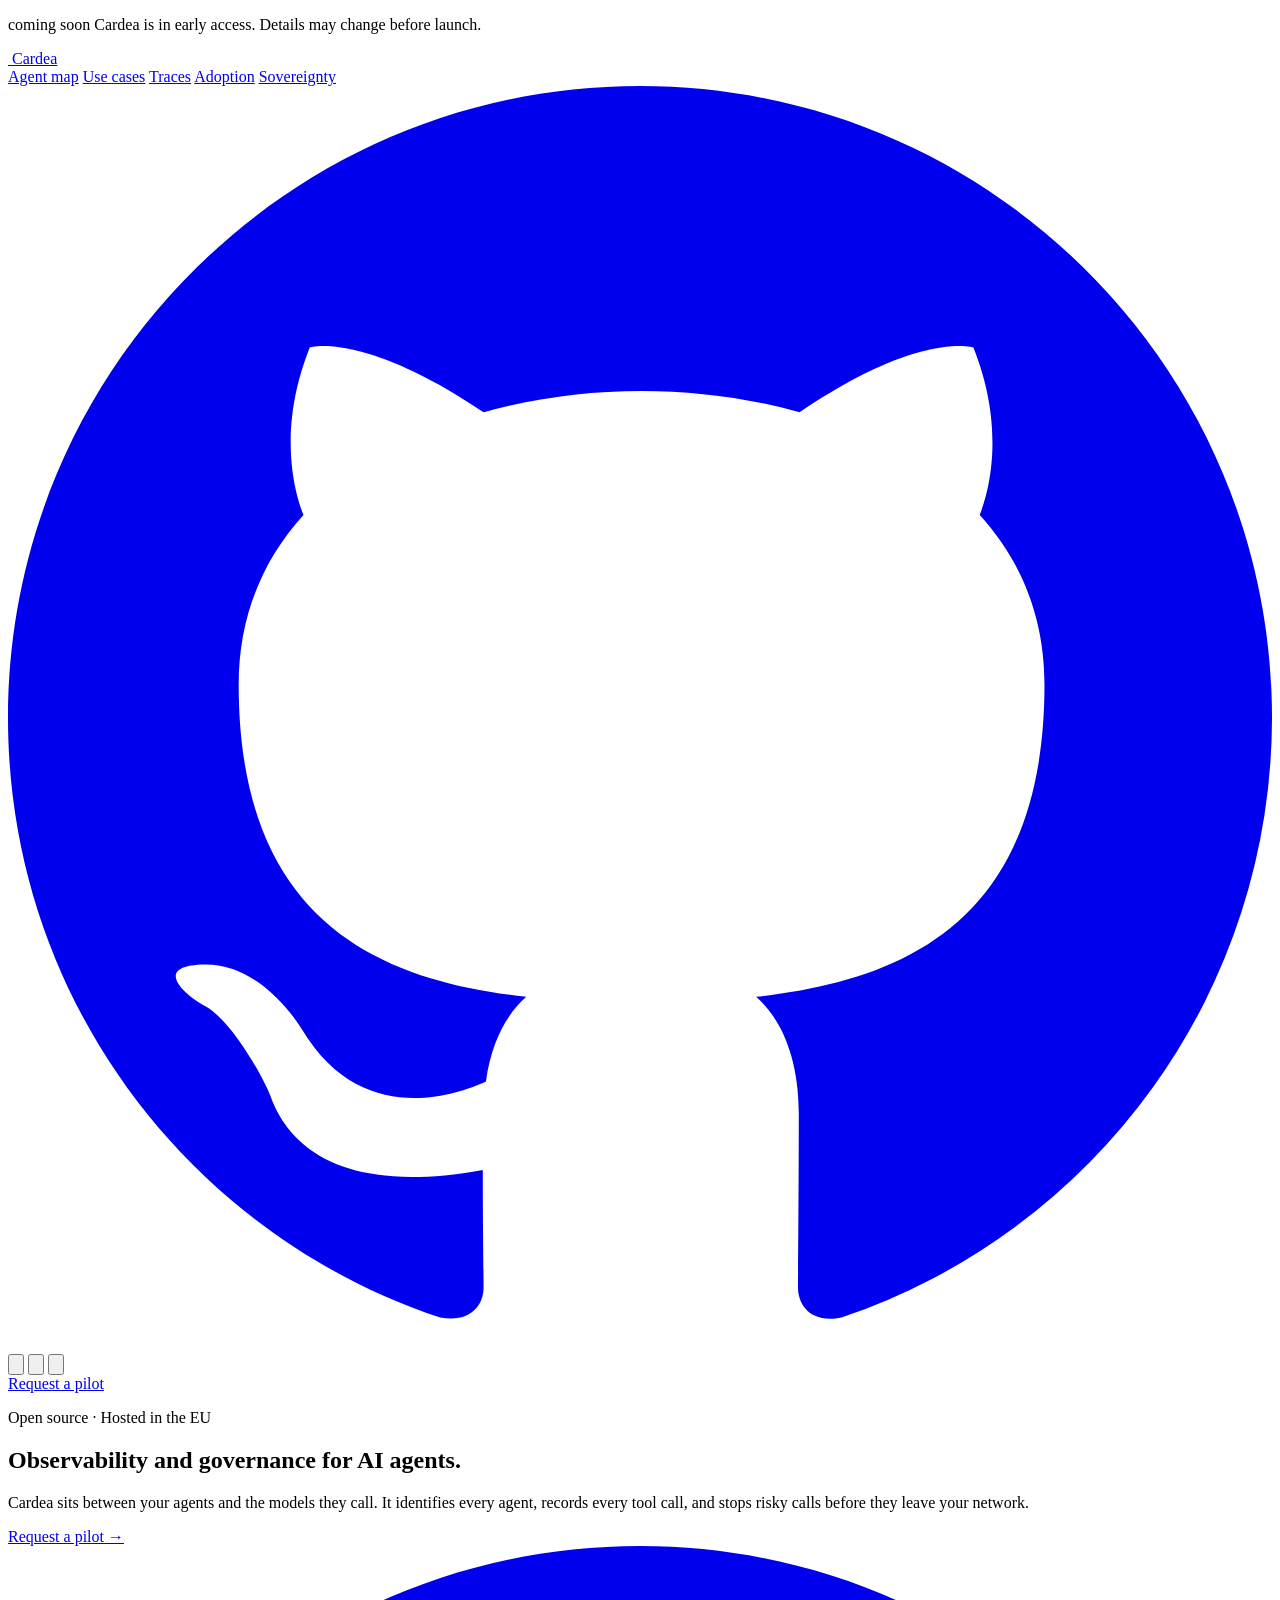
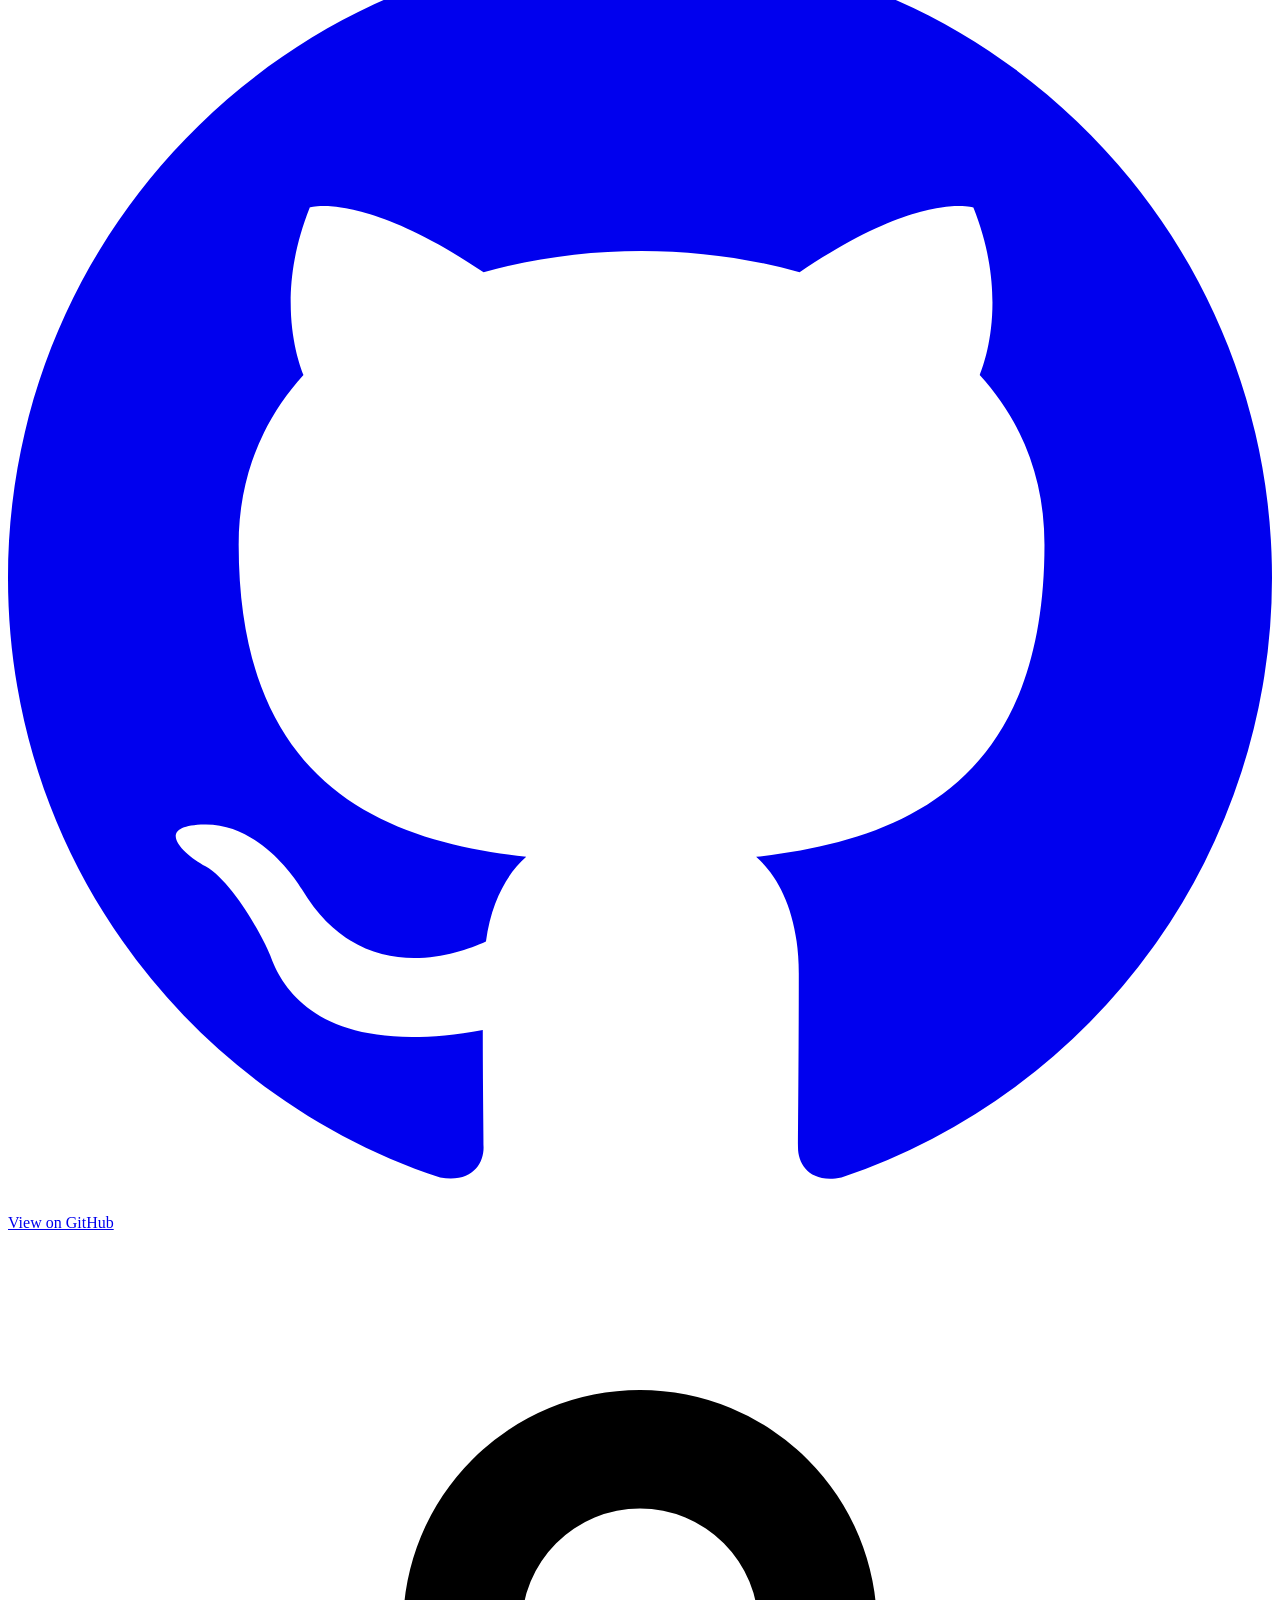
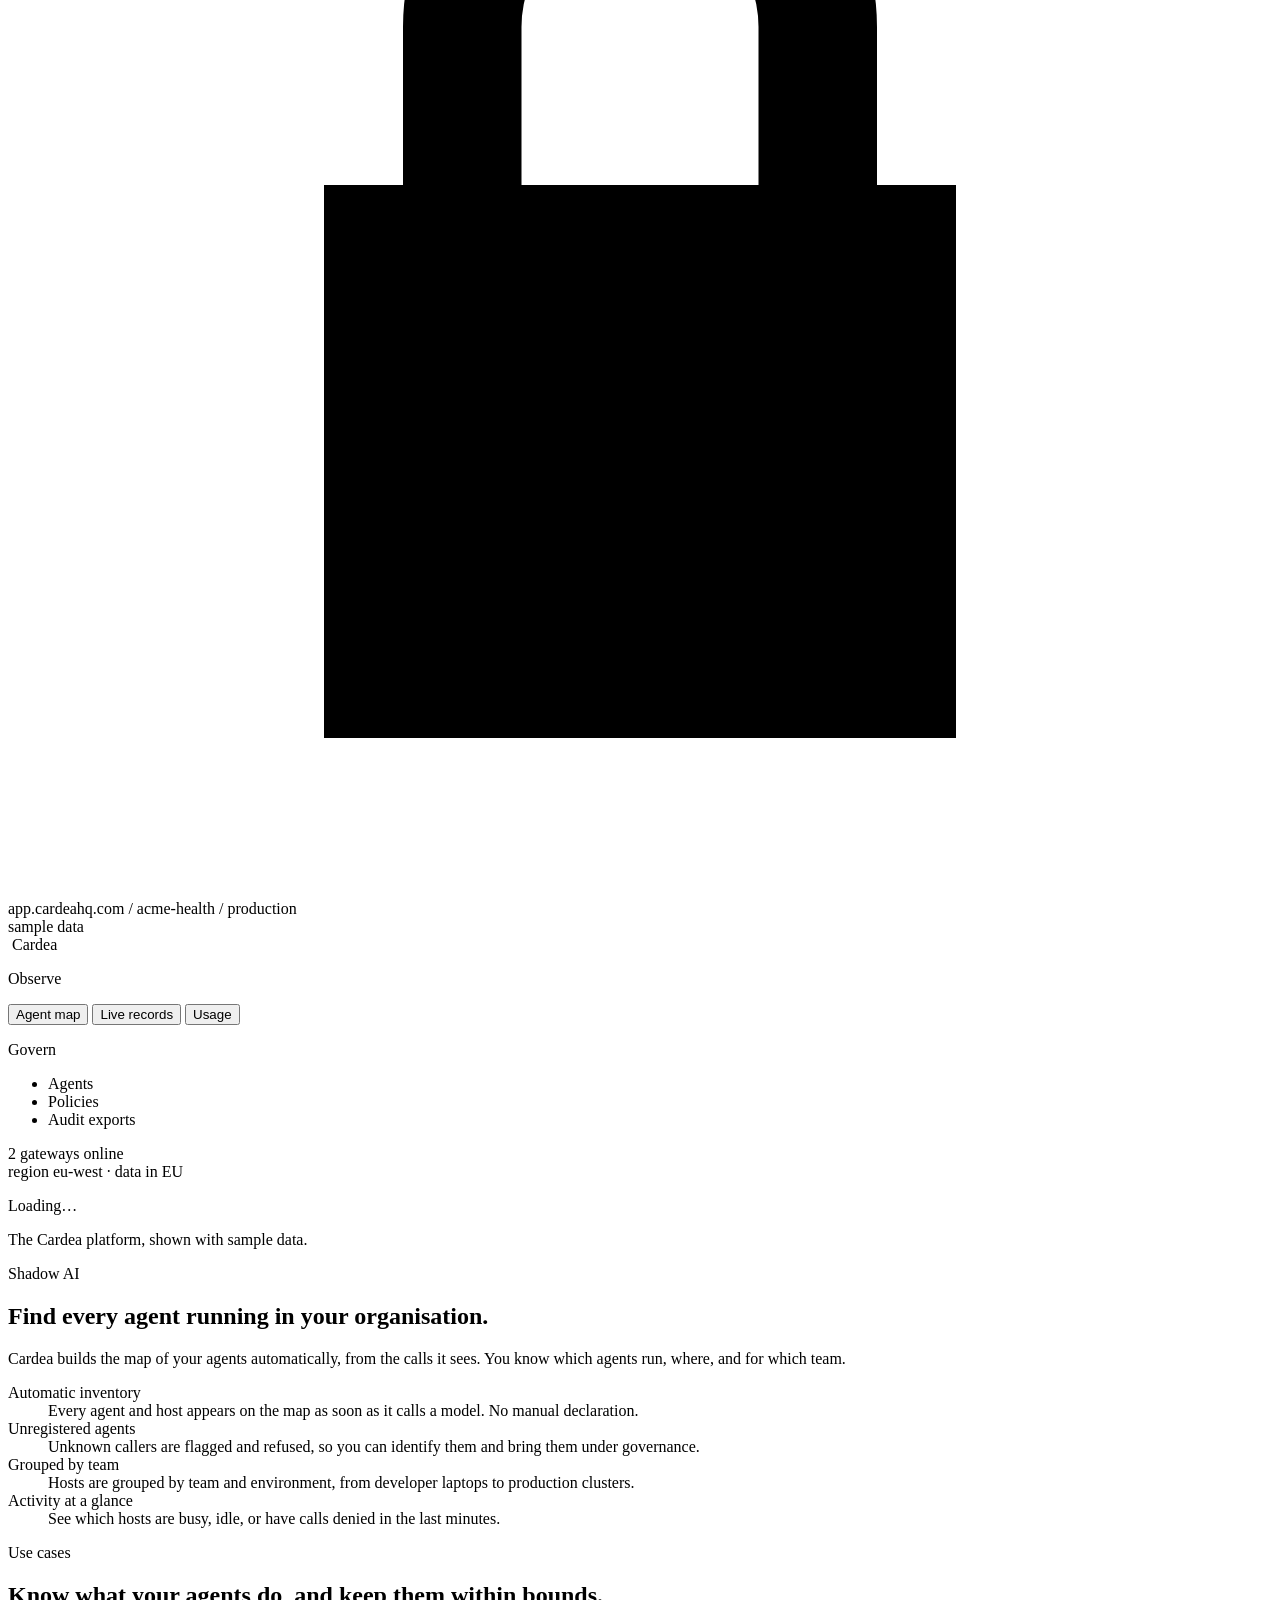
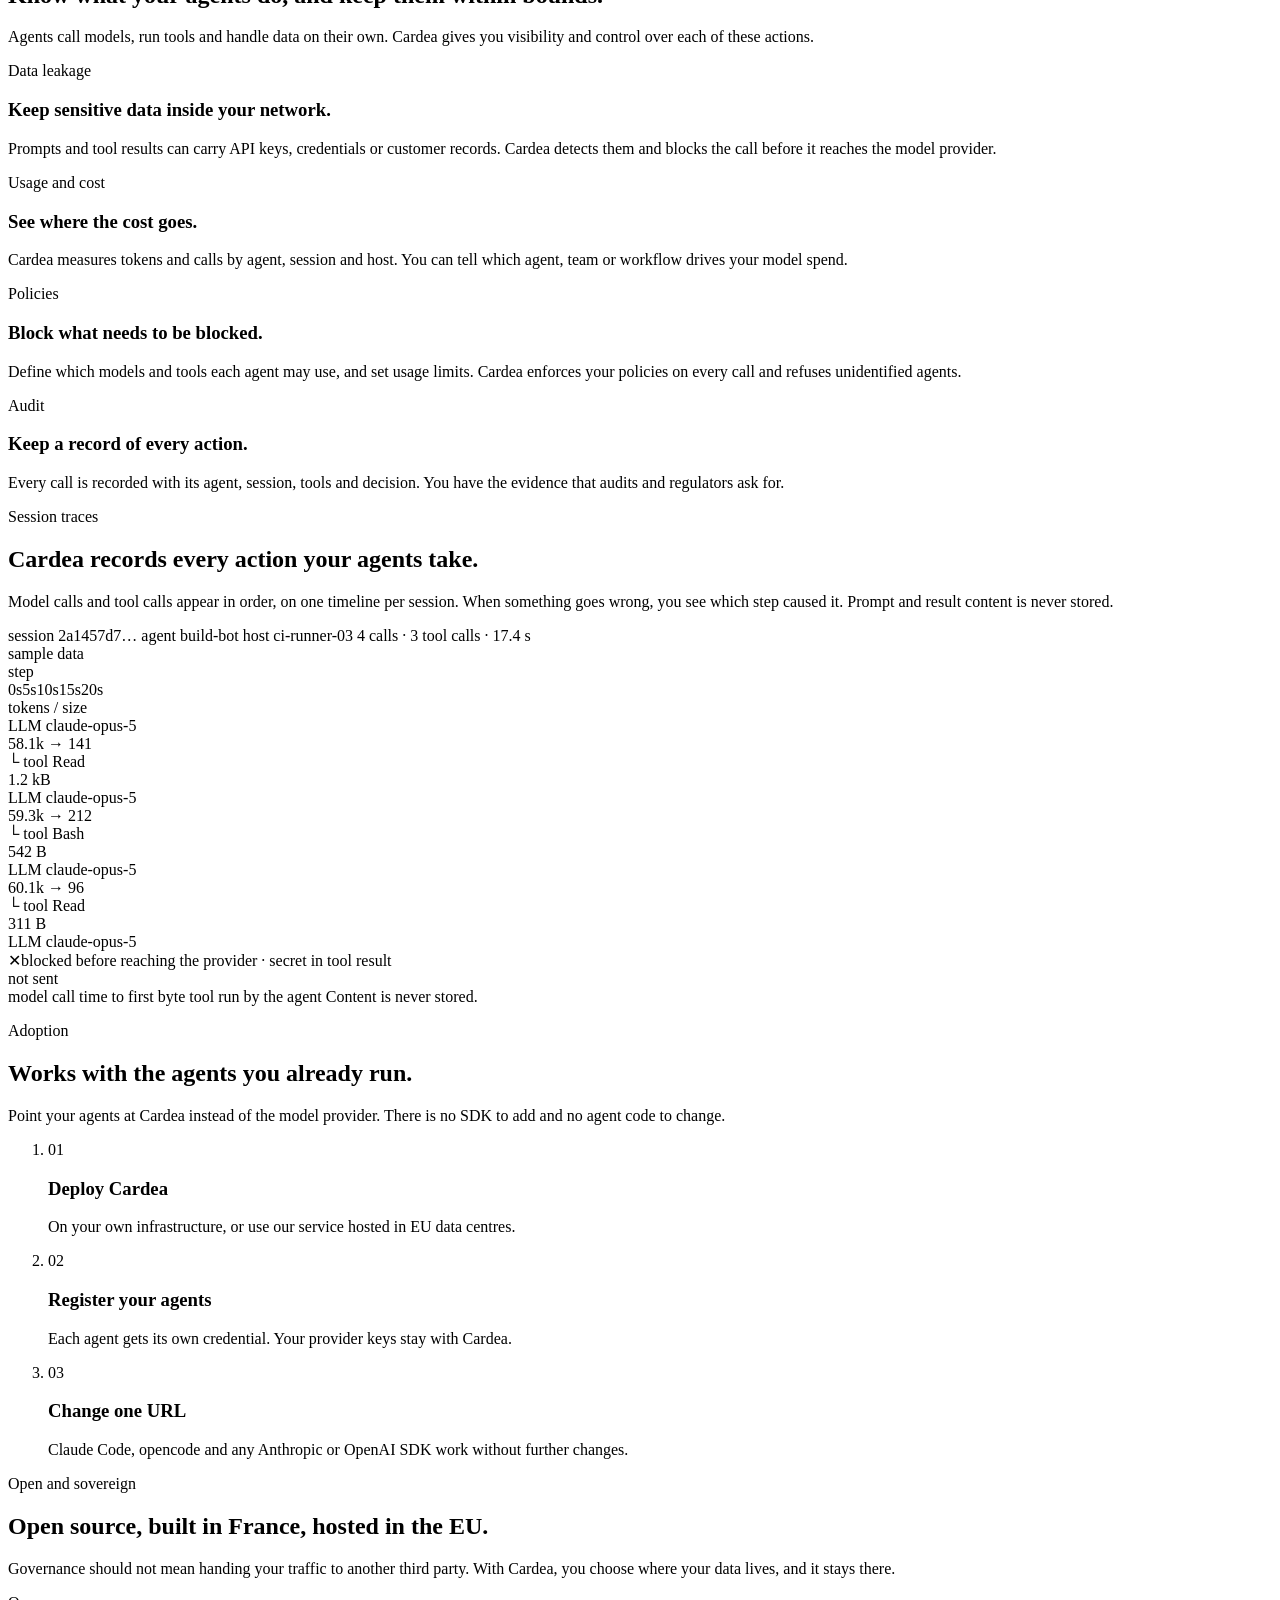
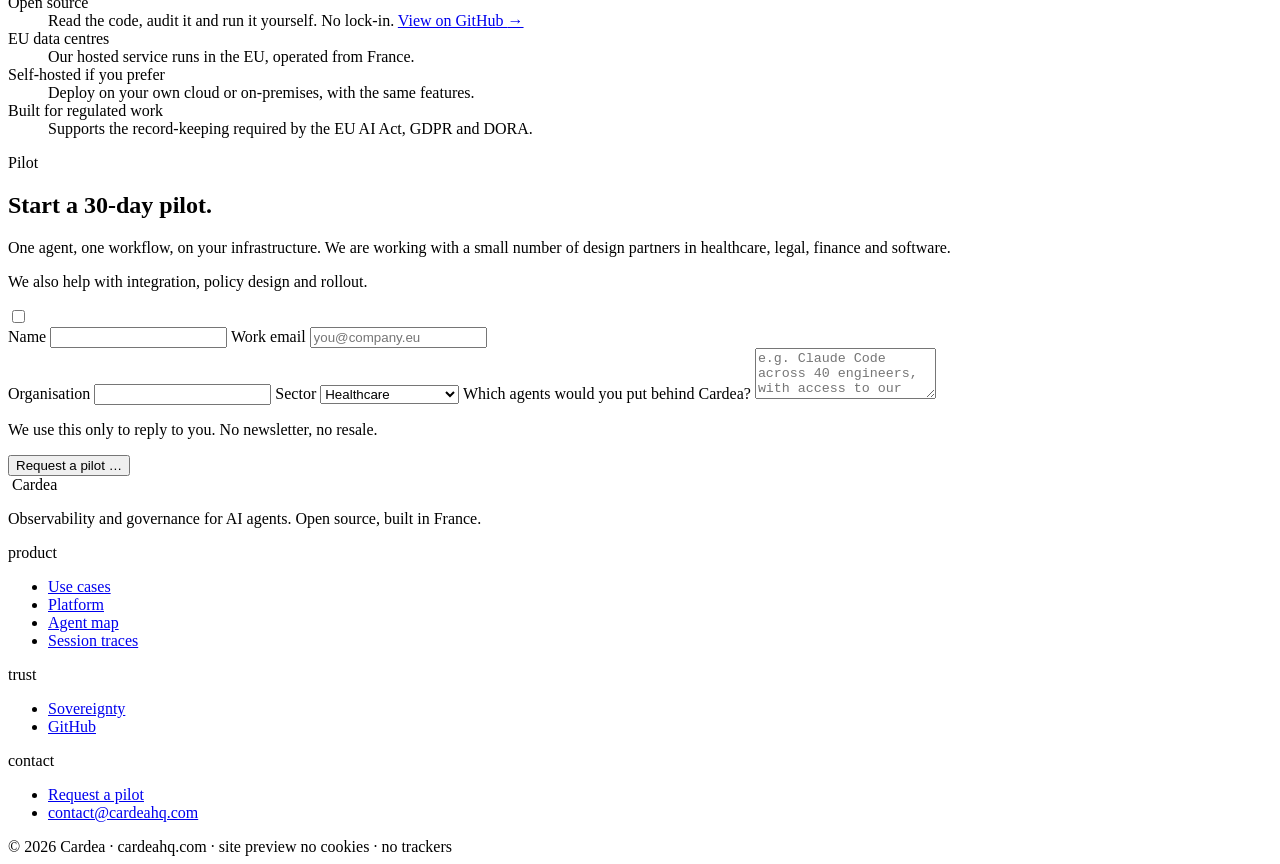
==== commit 3561ec0c: "Improve (simplify) website Signed-off-by: Grégoire Marabout-Demazure <gmarabout@gmail.com>" ====
--- a/public/index.html
+++ b/public/index.html
@@ -3,10 +3,10 @@
   <head>
     <meta charset="utf-8" />
     <meta name="viewport" content="width=device-width, initial-scale=1" />
-    <title>Cardea — Governance for AI agents</title>
+    <title>Cardea — Observability and governance for AI agents</title>
     <meta
       name="description"
-      content="Cardea is the security, privacy and observability layer for AI agents. It governs what agents do with tools, files and credentials, and runs on your infrastructure or in the EU."
+      content="Cardea brings observability and governance to AI agents. Open source, built in France and hosted in the EU."
     />
     <meta
       name="theme-color"
@@ -49,8 +49,7 @@
           >coming soon</span
         >
         <span
-          >Cardea is in early access and this site is a preview. Details may
-          change before launch.</span
+          >Cardea is in early access. Details may change before launch.</span
         >
       </p>
     </div>
@@ -68,14 +67,20 @@
           <span class="wordmark hidden min-[400px]:inline">Cardea</span>
         </a>
         <div class="hidden items-center gap-7 text-sm text-ink-300 md:flex">
-          <a href="#problem" class="hover:text-ink-50">Problem</a>
-          <a href="#pipeline" class="hover:text-ink-50">Pipeline</a>
-          <a href="#platform" class="hover:text-ink-50">Platform</a>
+          <a href="#agent-map" class="hover:text-ink-50">Agent map</a>
+          <a href="#use-cases" class="hover:text-ink-50">Use cases</a>
           <a href="#traces" class="hover:text-ink-50">Traces</a>
-          <a href="#integrate" class="hover:text-ink-50">Adoption</a>
+          <a href="#adoption" class="hover:text-ink-50">Adoption</a>
           <a href="#sovereignty" class="hover:text-ink-50">Sovereignty</a>
         </div>
         <div class="flex items-center gap-2">
+          <a
+            href="https://github.com/cardeahq/cardea-gateway"
+            class="grid size-8 place-items-center rounded-full text-ink-400 transition-colors hover:text-ink-50"
+            aria-label="Cardea on GitHub"
+            title="GitHub"
+            ><svg viewBox="0 0 16 16" fill="currentColor" aria-hidden="true" class="size-4"><path d="M8 0C3.58 0 0 3.58 0 8c0 3.54 2.29 6.53 5.47 7.59.4.07.55-.17.55-.38 0-.19-.01-.82-.01-1.49-2.01.37-2.53-.49-2.69-.94-.09-.23-.48-.94-.82-1.13-.28-.15-.68-.52-.01-.53.63-.01 1.08.58 1.23.82.72 1.21 1.87.87 2.33.66.07-.52.28-.87.51-1.07-1.78-.2-3.64-.89-3.64-3.95 0-.87.31-1.59.82-2.15-.08-.2-.36-1.02.08-2.12 0 0 .67-.21 2.2.82.64-.18 1.32-.27 2-.27.68 0 1.36.09 2 .27 1.53-1.04 2.2-.82 2.2-.82.44 1.1.16 1.92.08 2.12.51.56.82 1.27.82 2.15 0 3.07-1.87 3.75-3.65 3.95.29.25.54.73.54 1.48 0 1.07-.01 1.93-.01 2.2 0 .21.15.46.55.38A8.013 8.013 0 0 0 16 8c0-4.42-3.58-8-8-8Z"/></svg></a
+          >
           <div
             id="theme-toggle"
             class="theme-toggle"
@@ -156,768 +161,40 @@
 
     <main id="top">
       <!-- ───────────────────────── Hero ───────────────────────── -->
-      <section class="relative overflow-hidden border-b border-ink-800">
+      <section id="platform" class="relative overflow-hidden">
         <div
           class="grid-bg pointer-events-none absolute inset-0"
           aria-hidden="true"
         ></div>
-        <div
-          class="relative mx-auto max-w-6xl px-4 pt-20 pb-20 sm:px-6 lg:pt-24"
-        >
-          <div
-            class="grid grid-cols-1 gap-10 lg:grid-cols-[1.6fr_1fr] lg:items-end"
-          >
-            <div>
-              <p
-                class="inline-flex items-center gap-2 rounded-full border border-ink-700 bg-ink-900 px-3 py-1 font-mono text-xs text-ink-300"
-              >
-                <span class="size-1.5 rounded-full bg-keeper-400"></span>
-                Early access · Self-hosted or hosted in the EU
-              </p>
-              <h1
-                class="mt-6 text-4xl font-semibold tracking-tight text-ink-50 sm:text-5xl lg:text-[3.25rem] lg:leading-[1.1]"
-              >
-                See everything your AI&nbsp;agents&nbsp;do.
-                <span class="block text-keeper-400"
-                  >Stop what they shouldn't.</span
-                >
-              </h1>
-            </div>
-            <div>
-              <p class="text-lg/8 text-ink-300 text-pretty">
-                Cardea sits between your agents and the models they call. It
-                identifies every agent, records every tool call, and stops risky
-                calls before they leave your network.
-              </p>
-              <div class="mt-8 flex flex-wrap gap-3">
-                <a href="#pilot" class="btn-primary"
-                  >Start a 30-day pilot <span aria-hidden="true">→</span></a
-                >
-                <a href="#platform" class="btn-ghost">See the platform</a>
-              </div>
-            </div>
-          </div>
-
-          <!-- How it works: animated flow -->
-          <figure
-            class="panel mt-14 overflow-hidden bg-ink-950/70 shadow-2xl shadow-black/25"
-          >
-            <div
-              class="flex items-center justify-between border-b border-ink-800 px-5 py-2.5 font-mono text-[11px]"
+        <div class="relative mx-auto max-w-6xl px-4 pt-24 sm:px-6 lg:pt-32">
+          <div class="max-w-3xl">
+            <p
+              class="inline-flex items-center gap-2 rounded-full border border-ink-700 bg-ink-900 px-3 py-1 font-mono text-xs text-ink-300"
             >
-              <span class="text-ink-400">how it works</span>
-              <button
-                type="button"
-                id="flow-toggle"
-                class="text-ink-500 hover:text-ink-200"
-                aria-pressed="false"
-              >
-                pause
-              </button>
-            </div>
-            <div class="p-4 sm:p-6">
-              <svg
-                id="flow"
-                viewBox="0 0 1200 460"
-                class="block w-full font-mono"
-                role="img"
-                aria-labelledby="flow-title flow-desc"
-              >
-                <title id="flow-title">How Cardea works</title>
-                <desc id="flow-desc">
-                  Five agents, including Claude Code, send calls to one Cardea
-                  gateway, which checks every call. Allowed calls go on to
-                  Anthropic, OpenAI or DeepSeek, and their responses come back.
-                  Denied calls are stopped inside the gateway and never reach a
-                  provider.
-                </desc>
-                <g fill="none" stroke-width="1.25">
-                  <path
-                    id="fin0"
-                    d="M232 62 C 322 62, 350 222, 440 222"
-                    stroke="#4b5a70"
-                    stroke-opacity="1"
-                  />
-                  <path
-                    id="fin1"
-                    d="M232 146 C 322 146, 350 222, 440 222"
-                    stroke="#4b5a70"
-                    stroke-opacity="1"
-                  />
-                  <path
-                    id="fin2"
-                    d="M232 230 C 322 230, 350 222, 440 222"
-                    stroke="#4b5a70"
-                    stroke-opacity="1"
-                  />
-                  <path
-                    id="fin3"
-                    d="M232 314 C 322 314, 350 222, 440 222"
-                    stroke="#4b5a70"
-                    stroke-opacity="1"
-                  />
-                  <path
-                    id="fin4"
-                    d="M232 398 C 322 398, 350 222, 440 222"
-                    stroke="#f87171"
-                    stroke-opacity="0.55"
-                    stroke-dasharray="4 4"
-                  />
-                  <path
-                    id="fout0"
-                    d="M760 222 C 850 222, 870 130, 968 130"
-                    stroke="#4b5a70"
-                  />
-                  <path
-                    id="fout1"
-                    d="M760 222 C 850 222, 870 230, 968 230"
-                    stroke="#4b5a70"
-                  />
-                  <path
-                    id="fout2"
-                    d="M760 222 C 850 222, 870 330, 968 330"
-                    stroke="#4b5a70"
-                  />
-                  <path
-                    id="fthru"
-                    d="M440 222 L760 222"
-                    stroke="#17766c"
-                    stroke-opacity=".6"
-                  />
-                </g>
-                <g font-size="12">
-                  <text
-                    x="20"
-                    y="22"
-                    fill="#7c8aa0"
-                    font-size="10"
-                    letter-spacing="1.5"
-                  >
-                    AGENTS · IN YOUR SANDBOXES
-                  </text>
-                  <g class="fl-node" data-agent="0">
-                    <rect
-                      x="20"
-                      y="36"
-                      width="212"
-                      height="52"
-                      rx="7"
-                      fill="#243044"
-                      stroke="#4b5a70"
-                    />
-                    <text x="36" y="58" fill="#eef2f6" font-weight="500">
-                      Claude Code
-                    </text>
-                    <text x="36" y="75" fill="#9aa7b8" font-size="10.5">
-                      coding agent · dev laptops
-                    </text>
-                    <circle
-                      cx="214"
-                      cy="54"
-                      r="3"
-                      fill="#4ade80"
-                      fill-opacity=".8"
-                    />
-                  </g>
-                  <g class="fl-node" data-agent="1">
-                    <rect
-                      x="20"
-                      y="120"
-                      width="212"
-                      height="52"
-                      rx="7"
-                      fill="#243044"
-                      stroke="#4b5a70"
-                    />
-                    <text x="36" y="142" fill="#eef2f6" font-weight="500">
-                      review-bot
-                    </text>
-                    <text x="36" y="159" fill="#9aa7b8" font-size="10.5">
-                      opencode
-                    </text>
-                    <circle
-                      cx="214"
-                      cy="138"
-                      r="3"
-                      fill="#4ade80"
-                      fill-opacity=".8"
-                    />
-                  </g>
-                  <g class="fl-node" data-agent="2">
-                    <rect
-                      x="20"
-                      y="204"
-                      width="212"
-                      height="52"
-                      rx="7"
-                      fill="#243044"
-                      stroke="#4b5a70"
-                    />
-                    <text x="36" y="226" fill="#eef2f6" font-weight="500">
-                      support-bot
-                    </text>
-                    <text x="36" y="243" fill="#9aa7b8" font-size="10.5">
-                      Anthropic SDK
-                    </text>
-                    <circle
-                      cx="214"
-                      cy="222"
-                      r="3"
-                      fill="#4ade80"
-                      fill-opacity=".8"
-                    />
-                  </g>
-                  <g class="fl-node" data-agent="3">
-                    <rect
-                      x="20"
-                      y="288"
-                      width="212"
-                      height="52"
-                      rx="7"
-                      fill="#243044"
-                      stroke="#4b5a70"
-                    />
-                    <text x="36" y="310" fill="#eef2f6" font-weight="500">
-                      claims-triage
-                    </text>
-                    <text x="36" y="327" fill="#9aa7b8" font-size="10.5">
-                      OpenAI SDK
-                    </text>
-                    <circle
-                      cx="214"
-                      cy="306"
-                      r="3"
-                      fill="#4ade80"
-                      fill-opacity=".8"
-                    />
-                  </g>
-                  <g class="fl-node" data-agent="4">
-                    <rect
-                      x="20"
-                      y="372"
-                      width="212"
-                      height="52"
-                      rx="7"
-                      fill="#3b2a35"
-                      stroke="#f87171"
-                      stroke-opacity=".55"
-                      stroke-dasharray="4 3"
-                    />
-                    <text x="36" y="394" fill="#fca5a5" font-weight="500">
-                      unknown
-                    </text>
-                    <text
-                      x="36"
-                      y="411"
-                      fill="#f87171"
-                      fill-opacity=".75"
-                      font-size="10.5"
-                    >
-                      10.4.2.19 · no credential
-                    </text>
-                  </g>
-                </g>
-                <g>
-                  <rect
-                    x="440"
-                    y="122"
-                    width="320"
-                    height="220"
-                    rx="12"
-                    fill="#134e4a"
-                    fill-opacity=".28"
-                    stroke="#2dd4bf"
-                    stroke-opacity=".8"
-                  />
-                  <path
-                    d="M455 171 V155 A11 11 0 0 1 477 155 V171 Z"
-                    fill="#2dd4bf"
-                  />
-                  <path
-                    d="M458.5 171 V155 C458.5 151 461 148 465 147 V168 Z"
-                    fill="#134e4a"
-                  />
-                  <text
-                    x="490"
-                    y="156"
-                    fill="#ffffff"
-                    font-size="15"
-                    font-weight="500"
-                    font-family="Inter, sans-serif"
-                  >
-                    Cardea Gateway
-                  </text>
-                  <text x="490" y="172" fill="#9aa7b8" font-size="10.5">
-                    one endpoint · keys held here
-                  </text>
-                  <text
-                    x="744"
-                    y="140"
-                    fill="#4ade80"
-                    font-size="9.5"
-                    text-anchor="end"
-                  >
-                    ● fail-closed
-                  </text>
-                  <g class="fl-cell" data-stage="0">
-                    <rect x="448" y="204" width="44" height="36" rx="5" />
-                    <text
-                      x="470"
-                      y="227"
-                      text-anchor="middle"
-                      font-size="12"
-                      class="fl-x"
-                    >
-                      ✕
-                    </text>
-                  </g>
-                  <g class="fl-cell" data-stage="1">
-                    <rect x="500" y="204" width="44" height="36" rx="5" />
-                    <text
-                      x="522"
-                      y="227"
-                      text-anchor="middle"
-                      font-size="12"
-                      class="fl-x"
-                    >
-                      ✕
-                    </text>
-                  </g>
-                  <g class="fl-cell" data-stage="2">
-                    <rect x="552" y="204" width="44" height="36" rx="5" />
-                    <text
-                      x="574"
-                      y="227"
-                      text-anchor="middle"
-                      font-size="12"
-                      class="fl-x"
-                    >
-                      ✕
-                    </text>
-                  </g>
-                  <g class="fl-cell" data-stage="3">
-                    <rect x="604" y="204" width="44" height="36" rx="5" />
-                    <text
-                      x="626"
-                      y="227"
-                      text-anchor="middle"
-                      font-size="12"
-                      class="fl-x"
-                    >
-                      ✕
-                    </text>
-                  </g>
-                  <g class="fl-cell" data-stage="4">
-                    <rect x="656" y="204" width="44" height="36" rx="5" />
-                    <text
-                      x="678"
-                      y="227"
-                      text-anchor="middle"
-                      font-size="12"
-                      class="fl-x"
-                    >
-                      ✕
-                    </text>
-                  </g>
-                  <g class="fl-cell" data-stage="5">
-                    <rect x="708" y="204" width="44" height="36" rx="5" />
-                    <text
-                      x="730"
-                      y="227"
-                      text-anchor="middle"
-                      font-size="12"
-                      class="fl-x"
-                    >
-                      ✕
-                    </text>
-                  </g>
-                  <text
-                    id="fl-flag"
-                    x="600"
-                    y="198"
-                    text-anchor="middle"
-                    font-size="11"
-                    fill="#f87171"
-                    opacity="0"
-                  ></text>
-                  <line
-                    x1="456"
-                    y1="254"
-                    x2="744"
-                    y2="254"
-                    stroke="#17766c"
-                    stroke-opacity=".5"
-                  />
-                  <text
-                    x="456"
-                    y="271"
-                    fill="#7c8aa0"
-                    font-size="9"
-                    letter-spacing="1.5"
-                  >
-                    AUDIT · EVERY CALL
-                  </text>
-                  <text
-                    class="fl-log"
-                    x="456"
-                    y="291"
-                    font-size="10"
-                    fill="#c3ccd8"
-                    opacity="1"
-                  ></text>
-                  <text
-                    class="fl-log"
-                    x="456"
-                    y="307"
-                    font-size="10"
-                    fill="#c3ccd8"
-                    opacity="0.65"
-                  ></text>
-                  <text
-                    class="fl-log"
-                    x="456"
-                    y="323"
-                    font-size="10"
-                    fill="#c3ccd8"
-                    opacity="0.35"
-                  ></text>
-                </g>
-                <g font-size="12">
-                  <text
-                    x="968"
-                    y="22"
-                    fill="#7c8aa0"
-                    font-size="10"
-                    letter-spacing="1.5"
-                  >
-                    LLM PROVIDERS
-                  </text>
-                  <g class="fl-node" data-provider="0">
-                    <rect
-                      x="968"
-                      y="100"
-                      width="212"
-                      height="60"
-                      rx="7"
-                      fill="#2a374b"
-                      stroke="#7c8aa0"
-                    />
-                    <text
-                      x="984"
-                      y="124"
-                      fill="#eef2f6"
-                      font-weight="500"
-                      font-family="Inter, sans-serif"
-                      font-size="14"
-                    >
-                      Anthropic
-                    </text>
-                    <text x="984" y="143" fill="#9aa7b8" font-size="10.5">
-                      api.anthropic.com
-                    </text>
-                  </g>
-                  <g class="fl-node" data-provider="1">
-                    <rect
-                      x="968"
-                      y="200"
-                      width="212"
-                      height="60"
-                      rx="7"
-                      fill="#2a374b"
-                      stroke="#7c8aa0"
-                    />
-                    <text
-                      x="984"
-                      y="224"
-                      fill="#eef2f6"
-                      font-weight="500"
-                      font-family="Inter, sans-serif"
-                      font-size="14"
-                    >
-                      OpenAI
-                    </text>
-                    <text x="984" y="243" fill="#9aa7b8" font-size="10.5">
-                      api.openai.com
-                    </text>
-                  </g>
-                  <g class="fl-node" data-provider="2">
-                    <rect
-                      x="968"
-                      y="300"
-                      width="212"
-                      height="60"
-                      rx="7"
-                      fill="#2a374b"
-                      stroke="#7c8aa0"
-                    />
-                    <text
-                      x="984"
-                      y="324"
-                      fill="#eef2f6"
-                      font-weight="500"
-                      font-family="Inter, sans-serif"
-                      font-size="14"
-                    >
-                      DeepSeek
-                    </text>
-                    <text x="984" y="343" fill="#9aa7b8" font-size="10.5">
-                      api.deepseek.com
-                    </text>
-                  </g>
-                </g>
-                <g id="fl-dots"></g>
-              </svg>
-            </div>
-            <figcaption
-              class="flex flex-wrap items-center gap-x-6 gap-y-2 border-t border-ink-800 px-5 py-3 font-mono text-[10.5px] text-ink-500"
+              <span class="size-1.5 rounded-full bg-keeper-400"></span>
+              Open source · Hosted in the EU
+            </p>
+            <h1
+              class="mt-6 text-4xl font-semibold tracking-tight text-ink-50 text-balance sm:text-5xl lg:text-[3.5rem] lg:leading-[1.08]"
             >
-              <span class="flex items-center gap-2"
-                ><span class="size-2 rounded-full bg-keeper-300"></span>call,
-                allowed</span
-              >
-              <span class="flex items-center gap-2"
-                ><span class="size-2 rounded-full bg-ink-300"></span
-                >response</span
-              >
-              <span class="flex items-center gap-2"
-                ><span class="size-2 rounded-full bg-deny"></span>denied by a
-                check</span
-              >
-              <span class="sm:ml-auto">Illustrative.</span>
-            </figcaption>
-          </figure>
-        </div>
-      </section>
-
-      <!-- ───────────────────────── Problem ───────────────────────── -->
-      <section id="problem" class="border-b border-ink-800">
-        <div class="mx-auto max-w-6xl px-4 py-24 sm:px-6">
-          <p class="eyebrow">01 — The problem</p>
-          <h2 class="section-title max-w-3xl">
-            The sandbox protects the host. Nothing protects your data.
-          </h2>
-          <p class="section-lead">
-            Agents no longer just answer prompts. They call tools, read and
-            write files, and use credentials on their own. Docker, gVisor or
-            Firecracker stop an agent from escaping to the kernel. They do not
-            stop it from sending a customer record to a third-party model.
-          </p>
-
-          <div class="mt-14 grid grid-cols-1 gap-5 md:grid-cols-2">
-            <article class="panel p-7">
-              <div class="flex items-center gap-3">
-                <span class="font-mono text-xs text-deny">FAILURE MODE A</span>
-              </div>
-              <h3 class="mt-3 text-xl font-semibold text-ink-50">Leakage</h3>
-              <p class="mt-3 text-ink-300">
-                There is no gate between your agents and the LLM provider.
-                Secrets, API keys and personal data go straight through in
-                prompts and tool results.
-              </p>
-            </article>
-            <article class="panel p-7">
-              <div class="flex items-center gap-3">
-                <span class="font-mono text-xs text-deny">FAILURE MODE B</span>
-              </div>
-              <h3 class="mt-3 text-xl font-semibold text-ink-50">
-                No audit trail
-              </h3>
-              <p class="mt-3 text-ink-300">
-                In healthcare, legal and finance you need a record of
-                <em>what the agent did</em>: which tools, which data, in what
-                order. API logs only show that a model was called.
-              </p>
-            </article>
-          </div>
-
-          <!-- Sandbox vs Cardea -->
-          <div class="panel mt-5 overflow-hidden">
-            <div class="grid grid-cols-1 md:grid-cols-2">
-              <div
-                class="border-b border-ink-700 p-7 md:border-r md:border-b-0"
-              >
-                <p class="font-mono text-xs text-ink-400">
-                  sandbox → protects the host
-                </p>
-                <ul class="mt-4 space-y-2 font-mono text-sm text-ink-300">
-                  <li><span class="text-ink-500">✕</span> crashing the host</li>
-                  <li>
-                    <span class="text-ink-500">✕</span> reading /etc/passwd
-                  </li>
-                  <li>
-                    <span class="text-ink-500">✕</span> unbounded RAM and CPU
-                  </li>
-                  <li>
-                    <span class="text-ink-500">✕</span> escaping to the kernel
-                  </li>
-                </ul>
-              </div>
-              <div class="bg-keeper-900/20 p-7">
-                <p class="font-mono text-xs text-keeper-400">
-                  cardea → protects the system and data
-                </p>
-                <ul class="mt-4 space-y-2 font-mono text-sm text-ink-100">
-                  <li>
-                    <span class="text-keeper-400">✓</span> anonymous callers
-                  </li>
-                  <li>
-                    <span class="text-keeper-400">✓</span> calls to models or
-                    tools it may not use
-                  </li>
-                  <li>
-                    <span class="text-keeper-400">✓</span> secrets and PII
-                    leaving in a payload
-                  </li>
-                  <li>
-                    <span class="text-keeper-400">✓</span> ten thousand calls a
-                    second
-                  </li>
-                  <li>
-                    <span class="text-keeper-400">✓</span> leaving no trace
-                  </li>
-                </ul>
-              </div>
-            </div>
-            <p class="border-t border-ink-700 px-7 py-4 text-sm text-ink-400">
-              You need both. Cardea does not replace your sandbox; it works with
-              whichever one you already run.
+              Observability and governance for AI&nbsp;agents.
+            </h1>
+            <p class="mt-6 max-w-2xl text-lg/8 text-ink-300 text-pretty">
+              Cardea sits between your agents and the models they call. It
+              identifies every agent, records every tool call, and stops risky
+              calls before they leave your network.
             </p>
-          </div>
-        </div>
-      </section>
-
-      <!-- ───────────────────────── Pipeline ───────────────────────── -->
-      <section id="pipeline" class="border-b border-ink-800 bg-ink-900/40">
-        <div class="mx-auto max-w-6xl px-4 py-24 sm:px-6">
-          <p class="eyebrow">02 — The governance pipeline</p>
-          <h2 class="section-title max-w-3xl">
-            Six layers of control on every call.
-          </h2>
-          <p class="section-lead">
-            Every call from an agent is checked before it reaches the model. Any
-            layer can stop it, and a stopped call never leaves your network.
-          </p>
-
-          <ol
-            class="mt-14 grid grid-cols-1 gap-px overflow-hidden rounded-lg border border-ink-700 bg-ink-700 sm:grid-cols-2 lg:grid-cols-3"
-          >
-            <li class="bg-ink-900 p-6">
-              <div class="flex items-center justify-between">
-                <span class="font-mono text-sm text-keeper-400">01</span>
-              </div>
-              <h3 class="mt-4 font-semibold text-ink-50">Identification</h3>
-              <p class="mt-2 text-sm/6 text-ink-300">
-                Every call is tied to a known, registered agent. Unknown or
-                misconfigured callers are turned away before they reach a model.
-              </p>
-            </li>
-            <li class="bg-ink-900 p-6">
-              <div class="flex items-center justify-between">
-                <span class="font-mono text-sm text-keeper-400">02</span>
-              </div>
-              <h3 class="mt-4 font-semibold text-ink-50">Policies</h3>
-              <p class="mt-2 text-sm/6 text-ink-300">
-                Decide which models, tools and data each agent may use, and
-                when. Policies are reviewable and versioned, and they change
-                without downtime.
-              </p>
-            </li>
-            <li class="bg-ink-900 p-6">
-              <div class="flex items-center justify-between">
-                <span class="font-mono text-sm text-keeper-400">03</span>
-              </div>
-              <h3 class="mt-4 font-semibold text-ink-50">Monitoring</h3>
-              <p class="mt-2 text-sm/6 text-ink-300">
-                Call frequency, token volume, latency and error rates per agent,
-                with alerts on anomalous behaviour.
-              </p>
-            </li>
-            <li class="bg-ink-900 p-6">
-              <div class="flex items-center justify-between">
-                <span class="font-mono text-sm text-keeper-400">04</span>
-              </div>
-              <h3 class="mt-4 font-semibold text-ink-50">Filtering</h3>
-              <p class="mt-2 text-sm/6 text-ink-300">
-                Catches secrets, API keys, personal data and prompt injection
-                before they leave your network.
-              </p>
-            </li>
-            <li class="bg-ink-900 p-6">
-              <div class="flex items-center justify-between">
-                <span class="font-mono text-sm text-keeper-400">05</span>
-              </div>
-              <h3 class="mt-4 font-semibold text-ink-50">Rate limiting</h3>
-              <p class="mt-2 text-sm/6 text-ink-300">
-                Limits per agent and per model. A runaway loop hits a ceiling
-                before it runs up your bill.
-              </p>
-            </li>
-            <li class="bg-ink-900 p-6">
-              <div class="flex items-center justify-between">
-                <span class="font-mono text-sm text-keeper-400">06</span>
-              </div>
-              <h3 class="mt-4 font-semibold text-ink-50">Audit</h3>
-              <p class="mt-2 text-sm/6 text-ink-300">
-                A record of who called, what they did, when, and what was
-                decided, for every call, allowed or denied.
-              </p>
-            </li>
-          </ol>
-
-          <!-- Guarantees -->
-          <ul
-            class="mt-5 grid grid-cols-1 gap-px overflow-hidden rounded-lg border border-ink-700 bg-ink-700 text-sm/6 sm:grid-cols-2 lg:grid-cols-4"
-          >
-            <li class="bg-ink-900 p-6">
-              <p class="font-medium text-ink-50">Fails safe</p>
-              <p class="mt-2 text-ink-300">
-                If something goes wrong inside Cardea, calls are blocked, never
-                waved through.
-              </p>
-            </li>
-            <li class="bg-ink-900 p-6">
-              <p class="font-medium text-ink-50">Keeps your keys</p>
-              <p class="mt-2 text-ink-300">
-                Agents never hold your model provider keys, so they have none to
-                leak.
-              </p>
-            </li>
-            <li class="bg-ink-900 p-6">
-              <p class="font-medium text-ink-50">Discreet refusals</p>
-              <p class="mt-2 text-ink-300">
-                A refused caller gets a clear answer, not a map of your rules.
-                The details go to your team.
-              </p>
-            </li>
-            <li class="bg-ink-900 p-6">
-              <p class="font-medium text-ink-50">Invisible when allowed</p>
-              <p class="mt-2 text-ink-300">
-                Allowed calls work exactly as before, with no noticeable delay.
-              </p>
-            </li>
-          </ul>
-        </div>
-      </section>
-
-      <!-- ───────────────────────── Platform ───────────────────────── -->
-      <section id="platform" class="border-b border-ink-800">
-        <div class="mx-auto max-w-6xl px-4 pt-24 sm:px-6">
-          <div class="grid grid-cols-1 gap-10 lg:grid-cols-2 lg:items-end">
-            <div>
-              <p class="eyebrow">03 — The platform</p>
-              <h2 class="section-title">
-                Every agent, every call, as it happens.
-              </h2>
-            </div>
-            <p class="text-lg/8 text-ink-300 text-pretty">
-              The optional platform collects records from all your gateways. It
-              shows a live feed of allowed and denied calls, a map of every
-              host and agent your gateways have seen, and token usage per
-              agent, host and day. It is hosted in the EU.
-            </p>
-          </div>
-        </div>
-        <div class="mx-auto max-w-[1320px] px-4 pt-12 pb-24 sm:px-6">
+            <div class="mt-9 flex flex-wrap gap-3">
+              <a href="#pilot" class="btn-primary"
+                >Request a pilot <span aria-hidden="true">→</span></a
+              >
+              <a href="https://github.com/cardeahq/cardea-gateway" class="btn-ghost"
+                ><svg viewBox="0 0 16 16" fill="currentColor" aria-hidden="true" class="size-4"><path d="M8 0C3.58 0 0 3.58 0 8c0 3.54 2.29 6.53 5.47 7.59.4.07.55-.17.55-.38 0-.19-.01-.82-.01-1.49-2.01.37-2.53-.49-2.69-.94-.09-.23-.48-.94-.82-1.13-.28-.15-.68-.52-.01-.53.63-.01 1.08.58 1.23.82.72 1.21 1.87.87 2.33.66.07-.52.28-.87.51-1.07-1.78-.2-3.64-.89-3.64-3.95 0-.87.31-1.59.82-2.15-.08-.2-.36-1.02.08-2.12 0 0 .67-.21 2.2.82.64-.18 1.32-.27 2-.27.68 0 1.36.09 2 .27 1.53-1.04 2.2-.82 2.2-.82.44 1.1.16 1.92.08 2.12.51.56.82 1.27.82 2.15 0 3.07-1.87 3.75-3.65 3.95.29.25.54.73.54 1.48 0 1.07-.01 1.93-.01 2.2 0 .21.15.46.55.38A8.013 8.013 0 0 0 16 8c0-4.42-3.58-8-8-8Z"/></svg> View on GitHub</a
+              >
+            </div>
+          </div>
+        </div>
+        <div class="mx-auto max-w-[1320px] px-4 pt-16 pb-28 sm:px-6">
           <!-- Product window -->
           <div>
             <div
@@ -978,16 +255,6 @@
                         role="tab"
                         aria-selected="true"
                         class="app-nav"
-                        hx-get="partials/app-records.html"
-                        hx-target="#app-view"
-                      >
-                        <span class="size-1.5 rounded-full bg-allow"></span>
-                        Live records
-                      </button>
-                      <button
-                        role="tab"
-                        aria-selected="false"
-                        class="app-nav"
                         hx-get="partials/app-map.html"
                         hx-target="#app-view"
                       >
@@ -995,6 +262,16 @@
                           class="size-1.5 rounded-full bg-keeper-400"
                         ></span>
                         Agent map
+                      </button>
+                      <button
+                        role="tab"
+                        aria-selected="false"
+                        class="app-nav"
+                        hx-get="partials/app-records.html"
+                        hx-target="#app-view"
+                      >
+                        <span class="size-1.5 rounded-full bg-allow"></span>
+                        Live records
                       </button>
                       <button
                         role="tab"
@@ -1033,7 +310,7 @@
                     id="app-view"
                     data-panel
                     class="min-h-[560px] flex-1 bg-ink-950"
-                    hx-get="partials/app-records.html"
+                    hx-get="partials/app-map.html"
                     hx-trigger="load"
                   >
                     <p class="p-6 font-mono text-xs text-ink-500">Loading…</p>
@@ -1048,25 +325,134 @@
         </div>
       </section>
 
+      <!-- ───────────────────────── Agent map ───────────────────────── -->
+      <section id="agent-map" class="border-t border-ink-800 bg-ink-900/40">
+        <div
+          class="mx-auto grid max-w-6xl grid-cols-1 gap-14 px-4 py-28 sm:px-6 lg:grid-cols-[1fr_1.15fr]"
+        >
+          <div>
+            <p class="eyebrow">Shadow AI</p>
+            <h2 class="section-title">
+              Find every agent running in your organisation.
+            </h2>
+            <p class="section-lead">
+              Cardea builds the map of your agents automatically, from the
+              calls it sees. You know which agents run, where, and for which
+              team.
+            </p>
+          </div>
+          <dl
+            class="grid grid-cols-1 gap-x-10 gap-y-8 self-end sm:grid-cols-2"
+          >
+            <div class="border-t border-ink-700 pt-5">
+              <dt class="font-medium text-ink-50">Automatic inventory</dt>
+              <dd class="mt-2 text-sm/6 text-ink-400">
+                Every agent and host appears on the map as soon as it calls a
+                model. No manual declaration.
+              </dd>
+            </div>
+            <div class="border-t border-ink-700 pt-5">
+              <dt class="font-medium text-ink-50">Unregistered agents</dt>
+              <dd class="mt-2 text-sm/6 text-ink-400">
+                Unknown callers are flagged and refused, so you can identify
+                them and bring them under governance.
+              </dd>
+            </div>
+            <div class="border-t border-ink-700 pt-5">
+              <dt class="font-medium text-ink-50">Grouped by team</dt>
+              <dd class="mt-2 text-sm/6 text-ink-400">
+                Hosts are grouped by team and environment, from developer
+                laptops to production clusters.
+              </dd>
+            </div>
+            <div class="border-t border-ink-700 pt-5">
+              <dt class="font-medium text-ink-50">Activity at a glance</dt>
+              <dd class="mt-2 text-sm/6 text-ink-400">
+                See which hosts are busy, idle, or have calls denied in the
+                last minutes.
+              </dd>
+            </div>
+          </dl>
+        </div>
+      </section>
+
+      <!-- ───────────────────────── Use cases ───────────────────────── -->
+      <section id="use-cases" class="border-t border-ink-800">
+        <div class="mx-auto max-w-6xl px-4 py-28 sm:px-6">
+          <p class="eyebrow">Use cases</p>
+          <h2 class="section-title max-w-2xl">
+            Know what your agents do, and keep them within bounds.
+          </h2>
+          <p class="section-lead">
+            Agents call models, run tools and handle data on their own. Cardea
+            gives you visibility and control over each of these actions.
+          </p>
+
+          <div
+            class="mt-16 grid grid-cols-1 gap-px overflow-hidden rounded-xl border border-ink-700 bg-ink-700 md:grid-cols-2"
+          >
+            <article class="bg-ink-900 p-8">
+              <p class="font-mono text-xs text-ink-500">Data leakage</p>
+              <h3 class="mt-3 text-lg font-semibold text-ink-50">
+                Keep sensitive data inside your network.
+              </h3>
+              <p class="mt-3 text-sm/6 text-ink-300">
+                Prompts and tool results can carry API keys, credentials or
+                customer records. Cardea detects them and blocks the call
+                before it reaches the model provider.
+              </p>
+            </article>
+            <article class="bg-ink-900 p-8">
+              <p class="font-mono text-xs text-ink-500">Usage and cost</p>
+              <h3 class="mt-3 text-lg font-semibold text-ink-50">
+                See where the cost goes.
+              </h3>
+              <p class="mt-3 text-sm/6 text-ink-300">
+                Cardea measures tokens and calls by agent, session and host.
+                You can tell which agent, team or workflow drives your model
+                spend.
+              </p>
+            </article>
+            <article class="bg-ink-900 p-8">
+              <p class="font-mono text-xs text-ink-500">Policies</p>
+              <h3 class="mt-3 text-lg font-semibold text-ink-50">
+                Block what needs to be blocked.
+              </h3>
+              <p class="mt-3 text-sm/6 text-ink-300">
+                Define which models and tools each agent may use, and set
+                usage limits. Cardea enforces your policies on every call and
+                refuses unidentified agents.
+              </p>
+            </article>
+            <article class="bg-ink-900 p-8">
+              <p class="font-mono text-xs text-ink-500">Audit</p>
+              <h3 class="mt-3 text-lg font-semibold text-ink-50">
+                Keep a record of every action.
+              </h3>
+              <p class="mt-3 text-sm/6 text-ink-300">
+                Every call is recorded with its agent, session, tools and
+                decision. You have the evidence that audits and regulators ask
+                for.
+              </p>
+            </article>
+          </div>
+        </div>
+      </section>
+
       <!-- ───────────────────────── Traces ───────────────────────── -->
-      <section id="traces" class="border-b border-ink-800">
-        <div class="mx-auto max-w-6xl px-4 py-24 sm:px-6">
-          <div class="grid grid-cols-1 gap-10 lg:grid-cols-2 lg:items-end">
-            <div>
-              <p class="eyebrow">04 — Session traces</p>
-              <h2 class="section-title">
-                A record of what the agent did. Nothing it said.
-              </h2>
-            </div>
-            <p class="text-lg/8 text-ink-300 text-pretty">
-              Each model call, each tool the model asked for, and each result
-              sent back, in order and on one timeline. When something goes
-              wrong, you can see which step caused it without reading a single
-              prompt.
-            </p>
-          </div>
-
-          <div class="panel mt-12 overflow-hidden">
+      <section id="traces" class="border-t border-ink-800 bg-ink-900/40">
+        <div class="mx-auto max-w-6xl px-4 py-28 sm:px-6">
+          <p class="eyebrow">Session traces</p>
+          <h2 class="section-title max-w-2xl">
+            Cardea records every action your agents take.
+          </h2>
+          <p class="section-lead">
+            Model calls and tool calls appear in order, on one timeline per
+            session. When something goes wrong, you see which step caused it.
+            Prompt and result content is never stored.
+          </p>
+
+          <div class="panel mt-16 overflow-hidden">
             <div
               class="flex flex-wrap items-center justify-between gap-3 border-b border-ink-700 bg-ink-850 px-5 py-3 font-mono text-[11px]"
             >
@@ -1289,434 +675,126 @@
                 >tool run by the agent</span
               >
               <span class="ml-auto"
-                >What the prompts, arguments and results said is never
-                stored.</span
-              >
-            </div>
-          </div>
-
-          <dl
-            class="mt-12 grid grid-cols-1 gap-8 sm:grid-cols-2 lg:grid-cols-4"
-          >
-            <div>
-              <dt class="font-medium text-ink-50">Metadata, never content</dt>
-              <dd class="mt-2 text-sm/6 text-ink-400">
-                Tool names, sizes and timings are recorded. What the prompt,
-                arguments or results said is not.
-              </dd>
-            </div>
-            <div>
-              <dt class="font-medium text-ink-50">Private by design</dt>
-              <dd class="mt-2 text-sm/6 text-ink-400">
-                Spot repeated or suspicious content without anyone being able to
-                read it back.
-              </dd>
-            </div>
-            <div>
-              <dt class="font-medium text-ink-50">Scales with you</dt>
-              <dd class="mt-2 text-sm/6 text-ink-400">
-                Add gateways as your agent fleet grows. Traces stay complete and
-                consistent.
-              </dd>
-            </div>
-            <div>
-              <dt class="font-medium text-ink-50">Your data, your tools</dt>
-              <dd class="mt-2 text-sm/6 text-ink-400">
-                Use our platform, or export to the observability stack you
-                already run.
-              </dd>
-            </div>
-          </dl>
+                >Content is never stored.</span
+              >
+            </div>
+          </div>
         </div>
       </section>
 
-      <!-- ───────────────────────── Integrate ───────────────────────── -->
-      <section id="integrate" class="border-b border-ink-800 bg-ink-900/40">
-        <div class="mx-auto max-w-6xl px-4 py-24 sm:px-6">
-          <p class="eyebrow">05 — Adoption</p>
-          <h2 class="section-title max-w-3xl">
-            Change one URL. Your agents keep working.
+      <!-- ───────────────────────── Adoption ───────────────────────── -->
+      <section id="adoption" class="border-t border-ink-800">
+        <div class="mx-auto max-w-6xl px-4 py-28 sm:px-6">
+          <p class="eyebrow">Adoption</p>
+          <h2 class="section-title max-w-2xl">
+            Works with the agents you already run.
           </h2>
           <p class="section-lead">
-            Point your agents at Cardea instead of the model provider. There's
-            no SDK to add and no agent code to change. Claude Code, opencode and
-            any Anthropic SDK work as they are.
+            Point your agents at Cardea instead of the model provider. There is
+            no SDK to add and no agent code to change.
           </p>
 
-          <ol
-            class="mt-14 grid grid-cols-1 gap-px overflow-hidden rounded-lg border border-ink-700 bg-ink-700 md:grid-cols-3"
-          >
-            <li class="bg-ink-900 p-7">
-              <span class="font-mono text-sm text-keeper-400">step 1</span>
-              <h3 class="mt-3 font-semibold text-ink-50">Run the gateway</h3>
+          <ol class="mt-16 grid grid-cols-1 gap-10 md:grid-cols-3">
+            <li class="border-t border-ink-700 pt-6">
+              <span class="font-mono text-xs text-keeper-400">01</span>
+              <h3 class="mt-3 font-semibold text-ink-50">Deploy Cardea</h3>
               <p class="mt-2 text-sm/6 text-ink-300">
-                In your cloud, on-prem or next to the agent, or use our
-                EU-hosted service. Your provider keys stay with Cardea.
+                On your own infrastructure, or use our service hosted in EU
+                data centres.
               </p>
             </li>
-            <li class="bg-ink-900 p-7">
-              <span class="font-mono text-sm text-keeper-400">step 2</span>
+            <li class="border-t border-ink-700 pt-6">
+              <span class="font-mono text-xs text-keeper-400">02</span>
               <h3 class="mt-3 font-semibold text-ink-50">
                 Register your agents
               </h3>
               <p class="mt-2 text-sm/6 text-ink-300">
-                Give each agent its own credential. Agents never hold a real
-                provider key, so there's nothing for them to leak.
+                Each agent gets its own credential. Your provider keys stay
+                with Cardea.
               </p>
             </li>
-            <li class="bg-ink-900 p-7">
-              <span class="font-mono text-sm text-keeper-400">step 3</span>
-              <h3 class="mt-3 font-semibold text-ink-50">
-                Point your agents at it
-              </h3>
+            <li class="border-t border-ink-700 pt-6">
+              <span class="font-mono text-xs text-keeper-400">03</span>
+              <h3 class="mt-3 font-semibold text-ink-50">Change one URL</h3>
               <p class="mt-2 text-sm/6 text-ink-300">
-                Point your agents at Cardea. From then on, every call and every
-                tool they use is identified and traced.
+                Claude Code, opencode and any Anthropic or OpenAI SDK work
+                without further changes.
               </p>
             </li>
           </ol>
-
-          <!-- Architecture: gateway required, platform optional -->
-          <div class="mt-5 grid grid-cols-1 gap-5 md:grid-cols-2">
-            <article class="panel p-7">
-              <div class="flex items-center justify-between">
-                <h3 class="font-semibold text-ink-50">The gateway</h3>
-                <span class="badge badge-live">required</span>
-              </div>
-              <p class="mt-3 text-sm/6 text-ink-300">
-                Enforces policy and records activity in real time, as the calls
-                happen. Run it yourself, or let us host it in the EU.
-              </p>
-              <ul
-                class="mt-5 grid grid-cols-1 gap-2 font-mono text-xs text-ink-400 sm:grid-cols-3"
-              >
-                <li class="rounded border border-ink-700 px-3 py-2">
-                  <span class="text-ink-100">sidecar</span><br />one per pod
-                </li>
-                <li class="rounded border border-ink-700 px-3 py-2">
-                  <span class="text-ink-100">central</span><br />one per fleet
-                </li>
-                <li class="rounded border border-ink-700 px-3 py-2">
-                  <span class="text-ink-100">edge</span><br />no cloud at all
-                </li>
-              </ul>
-            </article>
-            <article class="panel p-7">
-              <div class="flex items-center justify-between">
-                <h3 class="font-semibold text-ink-50">The platform</h3>
-                <span class="badge badge-next">optional</span>
-              </div>
-              <p class="mt-3 text-sm/6 text-ink-300">
-                Collects records from all your gateways and shows the live feed,
-                the agent map and session traces. It is hosted in the EU. You
-                can use your own observability stack instead.
-              </p>
-              <p class="mt-5 font-mono text-xs text-ink-500">
-                platform, or export to your SIEM
-              </p>
-            </article>
-          </div>
         </div>
       </section>
 
       <!-- ───────────────────────── Sovereignty ───────────────────────── -->
-      <section id="sovereignty" class="border-b border-ink-800">
-        <div class="mx-auto max-w-6xl px-4 py-24 sm:px-6">
-          <div class="grid grid-cols-1 gap-14 lg:grid-cols-2">
-            <div>
-              <p class="eyebrow">06 — Sovereignty</p>
-              <h2 class="section-title">
-                Your agents, your infrastructure, your jurisdiction.
-              </h2>
-              <p class="section-lead">
-                Governance should not require sending your traffic to yet
-                another third party. Cardea is designed so that you choose where
-                the data goes, and it stays there.
-              </p>
-            </div>
-            <div
-              class="grid grid-cols-1 gap-px self-end overflow-hidden rounded-lg border border-ink-700 bg-ink-700 sm:grid-cols-2"
-            >
-              <div class="bg-ink-900 p-6">
-                <p class="font-mono text-xs text-ink-500">deploy</p>
-                <p class="mt-2 font-medium text-ink-50">
-                  Self-hosted or hosted in the EU
-                </p>
-                <p class="mt-2 text-sm/6 text-ink-400">
-                  Run it on your own cloud or on-prem. If you prefer SaaS, it is
-                  hosted in Europe so data stays in the region.
-                </p>
-              </div>
-              <div class="bg-ink-900 p-6">
-                <p class="font-mono text-xs text-ink-500">intercept</p>
-                <p class="mt-2 font-medium text-ink-50">No TLS interception</p>
-                <p class="mt-2 text-sm/6 text-ink-400">
-                  Agents route to Cardea explicitly. We do not spoof DNS or
-                  decrypt traffic; that approach is a GDPR grey area and we
-                  avoid it.
-                </p>
-              </div>
-              <div class="bg-ink-900 p-6">
-                <p class="font-mono text-xs text-ink-500">standards</p>
-                <p class="mt-2 font-medium text-ink-50">
-                  Open formats, no lock-in
-                </p>
-                <p class="mt-2 text-sm/6 text-ink-400">
-                  Built on open standards, with your data exportable at any
-                  time. Bring your own observability stack.
-                </p>
-              </div>
-              <div class="bg-ink-900 p-6">
-                <p class="font-mono text-xs text-ink-500">minimise</p>
-                <p class="mt-2 font-medium text-ink-50">
-                  Data minimisation by default
-                </p>
-                <p class="mt-2 text-sm/6 text-ink-400">
-                  Traces hold metadata only, never payload content. This page
-                  itself makes no third-party requests, except the pilot form
-                  when you submit it.
-                </p>
-              </div>
-            </div>
-          </div>
-
-          <!-- Regulatory map -->
-          <div class="panel mt-14 overflow-x-auto">
-            <table class="w-full min-w-[640px] text-left text-sm">
-              <caption
-                class="border-b border-ink-700 px-6 py-4 text-left font-mono text-xs tracking-widest text-ink-400 uppercase"
-              >
-                Built for regulated work
-              </caption>
-              <thead class="font-mono text-xs text-ink-500">
-                <tr class="border-b border-ink-700">
-                  <th scope="col" class="px-6 py-3 font-normal">Framework</th>
-                  <th scope="col" class="px-6 py-3 font-normal">
-                    What it asks for
-                  </th>
-                  <th scope="col" class="px-6 py-3 font-normal">
-                    What Cardea records or enforces
-                  </th>
-                </tr>
-              </thead>
-              <tbody class="divide-y divide-ink-800">
-                <tr>
-                  <th
-                    scope="row"
-                    class="px-6 py-4 font-mono font-medium text-ink-50"
-                  >
-                    EU AI Act
-                  </th>
-                  <td class="px-6 py-4 text-ink-300">
-                    Traceability and record-keeping for AI systems
-                  </td>
-                  <td class="px-6 py-4 text-ink-300">
-                    A record for every call, with agent, action, model, decision
-                    and the policy that took it
-                  </td>
-                </tr>
-                <tr>
-                  <th
-                    scope="row"
-                    class="px-6 py-4 font-mono font-medium text-ink-50"
-                  >
-                    DORA
-                  </th>
-                  <td class="px-6 py-4 text-ink-300">
-                    Monitoring, anomaly detection, incident reconstruction
-                  </td>
-                  <td class="px-6 py-4 text-ink-300">
-                    Timings and an ordered trace of every agent session
-                  </td>
-                </tr>
-                <tr>
-                  <th
-                    scope="row"
-                    class="px-6 py-4 font-mono font-medium text-ink-50"
-                  >
-                    GDPR
-                  </th>
-                  <td class="px-6 py-4 text-ink-300">
-                    Data minimisation, control over where data is processed
-                  </td>
-                  <td class="px-6 py-4 text-ink-300">
-                    Traces without content, self-hosting or EU hosting, no
-                    traffic decryption
-                  </td>
-                </tr>
-                <tr>
-                  <th
-                    scope="row"
-                    class="px-6 py-4 font-mono font-medium text-ink-50"
-                  >
-                    ACPR · SOC 2
-                  </th>
-                  <td class="px-6 py-4 text-ink-300">
-                    Access control and a log of external calls
-                  </td>
-                  <td class="px-6 py-4 text-ink-300">
-                    Authenticated agent identities, policy decisions and an
-                    audit log that includes denied calls
-                  </td>
-                </tr>
-              </tbody>
-            </table>
-            <p class="border-t border-ink-700 px-6 py-3 text-xs text-ink-500">
-              Cardea supplies evidence and controls. It does not make a system
-              compliant by itself; compliance is still a property of your whole
-              organisation.
-            </p>
-          </div>
-        </div>
-      </section>
-
-      <!-- ───────────────────────── Positioning ───────────────────────── -->
-      <section class="border-b border-ink-800 bg-ink-900/40">
+      <section id="sovereignty" class="border-t border-ink-800 bg-ink-900/40">
         <div
-          class="mx-auto grid grid-cols-1 max-w-6xl gap-14 px-4 py-24 sm:px-6 lg:grid-cols-2"
+          class="mx-auto grid max-w-6xl grid-cols-1 gap-14 px-4 py-28 sm:px-6 lg:grid-cols-[1fr_1.15fr]"
         >
           <div>
-            <p class="eyebrow">07 — Why Cardea</p>
+            <p class="eyebrow">Open and sovereign</p>
             <h2 class="section-title">
-              Security is the product, not the upsell.
+              Open source, built in France, hosted in the EU.
             </h2>
-            <ol class="mt-10 space-y-8">
-              <li class="flex gap-5">
-                <span class="w-8 shrink-0 font-mono text-sm text-keeper-400"
-                  >i.</span
+            <p class="section-lead">
+              Governance should not mean handing your traffic to another
+              third party. With Cardea, you choose where your data lives, and
+              it stays there.
+            </p>
+          </div>
+          <dl
+            class="grid grid-cols-1 gap-x-10 gap-y-8 self-end sm:grid-cols-2"
+          >
+            <div class="border-t border-ink-700 pt-5">
+              <dt class="font-medium text-ink-50">Open source</dt>
+              <dd class="mt-2 text-sm/6 text-ink-400">
+                Read the code, audit it and run it yourself. No lock-in.
+                <a
+                  href="https://github.com/cardeahq/cardea-gateway"
+                  class="mt-2 block text-keeper-400 hover:text-keeper-300"
+                  >View on GitHub <span aria-hidden="true">→</span></a
                 >
-                <div>
-                  <h3 class="font-semibold text-ink-50">
-                    Governs actions, not only model calls
-                  </h3>
-                  <p class="mt-2 text-sm/6 text-ink-300">
-                    LLM gateways control access to the model: routing, spend and
-                    rate limits. Cardea also sees what the agent does with the
-                    tools, files and credentials it has been given.
-                  </p>
-                </div>
-              </li>
-              <li class="flex gap-5">
-                <span class="w-8 shrink-0 font-mono text-sm text-keeper-400"
-                  >ii.</span
-                >
-                <div>
-                  <h3 class="font-semibold text-ink-50">
-                    Designed for compliance from the start
-                  </h3>
-                  <p class="mt-2 text-sm/6 text-ink-300">
-                    Audit trails and controls are designed around healthcare,
-                    legal and financial requirements. They are part of the core,
-                    not a set of third-party plugins.
-                  </p>
-                </div>
-              </li>
-              <li class="flex gap-5">
-                <span class="w-8 shrink-0 font-mono text-sm text-keeper-400"
-                  >iii.</span
-                >
-                <div>
-                  <h3 class="font-semibold text-ink-50">
-                    No paywall on safety
-                  </h3>
-                  <p class="mt-2 text-sm/6 text-ink-300">
-                    Many tools offer a free, ungoverned base and charge for
-                    audit logs and PII controls. For a security buyer that is
-                    the wrong way round, so these are included.
-                  </p>
-                </div>
-              </li>
-            </ol>
-          </div>
-          <div class="panel self-start p-7">
-            <h3
-              class="font-mono text-xs tracking-widest text-ink-400 uppercase"
-            >
-              What Cardea is not
-            </h3>
-            <dl class="mt-6 divide-y divide-ink-800 text-sm">
-              <div class="flex justify-between gap-6 py-3">
-                <dt class="text-ink-100">A multi-provider LLM router</dt>
-                <dd class="text-right font-mono text-xs text-ink-500">
-                  see LiteLLM, OpenRouter
-                </dd>
-              </div>
-              <div class="flex justify-between gap-6 py-3">
-                <dt class="text-ink-100">A sandbox</dt>
-                <dd class="text-right font-mono text-xs text-ink-500">
-                  use Docker, gVisor, Firecracker
-                </dd>
-              </div>
-              <div class="flex justify-between gap-6 py-3">
-                <dt class="text-ink-100">A firewall or service mesh</dt>
-                <dd class="text-right font-mono text-xs text-ink-500">
-                  network isolation is the sandbox's job
-                </dd>
-              </div>
-              <div class="flex justify-between gap-6 py-3">
-                <dt class="text-ink-100">A secret manager</dt>
-                <dd class="text-right font-mono text-xs text-ink-500">
-                  keep your existing vault
-                </dd>
-              </div>
-              <div class="flex justify-between gap-6 py-3">
-                <dt class="text-ink-100">A cost optimiser</dt>
-                <dd class="text-right font-mono text-xs text-ink-500">
-                  we govern; we don't route
-                </dd>
-              </div>
-            </dl>
-            <p class="mt-6 text-xs/5 text-ink-500">
-              Being explicit about scope matters. A governance tool that claims
-              to do everything is harder to audit and to trust.
-            </p>
-          </div>
+              </dd>
+            </div>
+            <div class="border-t border-ink-700 pt-5">
+              <dt class="font-medium text-ink-50">EU data centres</dt>
+              <dd class="mt-2 text-sm/6 text-ink-400">
+                Our hosted service runs in the EU, operated from France.
+              </dd>
+            </div>
+            <div class="border-t border-ink-700 pt-5">
+              <dt class="font-medium text-ink-50">Self-hosted if you prefer</dt>
+              <dd class="mt-2 text-sm/6 text-ink-400">
+                Deploy on your own cloud or on-premises, with the same
+                features.
+              </dd>
+            </div>
+            <div class="border-t border-ink-700 pt-5">
+              <dt class="font-medium text-ink-50">Built for regulated work</dt>
+              <dd class="mt-2 text-sm/6 text-ink-400">
+                Supports the record-keeping required by the EU AI Act, GDPR
+                and DORA.
+              </dd>
+            </div>
+          </dl>
         </div>
       </section>
 
       <!-- ───────────────────────── Pilot / CTA ───────────────────────── -->
-      <section id="pilot" class="relative overflow-hidden">
+      <section id="pilot" class="border-t border-ink-800">
         <div
-          class="grid-bg pointer-events-none absolute inset-0 rotate-180"
-          aria-hidden="true"
-        ></div>
-        <div
-          class="relative mx-auto grid grid-cols-1 max-w-6xl gap-14 px-4 py-24 sm:px-6 lg:grid-cols-2"
+          class="mx-auto grid max-w-6xl grid-cols-1 gap-14 px-4 py-28 sm:px-6 lg:grid-cols-2"
         >
           <div>
-            <p class="eyebrow">08 — Start a pilot</p>
-            <h2 class="section-title">
-              What do you need to see before you give an agent production
-              credentials?
-            </h2>
+            <p class="eyebrow">Pilot</p>
+            <h2 class="section-title">Start a 30-day pilot.</h2>
             <p class="section-lead">
-              We are looking for a small number of design partners in
-              healthcare, legal, finance and software.
+              One agent, one workflow, on your infrastructure. We are working
+              with a small number of design partners in healthcare, legal,
+              finance and software.
             </p>
-            <div class="mt-10 space-y-5">
-              <div class="flex gap-4">
-                <span class="mt-1 font-mono text-sm text-keeper-400">→</span>
-                <div>
-                  <h3 class="font-semibold text-ink-50">30-day pilot</h3>
-                  <p class="mt-1 text-sm/6 text-ink-300">
-                    One agent, one workflow, deployed on your infrastructure.
-                    You get a complete trace of what that agent does.
-                  </p>
-                </div>
-              </div>
-              <div class="flex gap-4">
-                <span class="mt-1 font-mono text-sm text-keeper-400">→</span>
-                <div>
-                  <h3 class="font-semibold text-ink-50">
-                    Professional services
-                  </h3>
-                  <p class="mt-1 text-sm/6 text-ink-300">
-                    Integration, policy design and rollout support, fitted to
-                    your stack and your compliance requirements.
-                  </p>
-                </div>
-              </div>
-            </div>
+            <p class="mt-6 max-w-2xl text-sm/6 text-ink-400">
+              We also help with integration, policy design and rollout.
+            </p>
           </div>
 
           <div class="panel p-7">
@@ -1825,7 +903,8 @@
             <span class="wordmark">Cardea</span>
           </div>
           <p class="mt-4 text-sm/6 text-ink-400">
-            Security, privacy and observability for AI agents. Built in Europe.
+            Observability and governance for AI agents. Open source, built in
+            France.
           </p>
         </div>
         <div class="grid grid-cols-2 gap-10 text-sm sm:grid-cols-3">
@@ -1833,10 +912,13 @@
             <p class="font-mono text-xs text-ink-500">product</p>
             <ul class="mt-3 space-y-2 text-ink-300">
               <li>
-                <a href="#pipeline" class="hover:text-ink-50">Pipeline</a>
+                <a href="#use-cases" class="hover:text-ink-50">Use cases</a>
               </li>
               <li>
                 <a href="#platform" class="hover:text-ink-50">Platform</a>
+              </li>
+              <li>
+                <a href="#agent-map" class="hover:text-ink-50">Agent map</a>
               </li>
               <li>
                 <a href="#traces" class="hover:text-ink-50">Session traces</a>
@@ -1850,7 +932,7 @@
                 <a href="#sovereignty" class="hover:text-ink-50">Sovereignty</a>
               </li>
               <li>
-                <a href="#sovereignty" class="hover:text-ink-50">Compliance</a>
+                <a href="https://github.com/cardeahq/cardea-gateway" class="hover:text-ink-50">GitHub</a>
               </li>
             </ul>
           </div>
@@ -1874,10 +956,7 @@
           class="mx-auto flex max-w-6xl flex-wrap justify-between gap-3 px-4 py-5 font-mono text-[11px] text-ink-500 sm:px-6"
         >
           <span>© 2026 Cardea · cardeahq.com · site preview</span>
-          <span
-            >no cookies · no trackers · no third-party requests until you submit
-            the form</span
-          >
+          <span>no cookies · no trackers</span>
         </div>
       </div>
     </footer>
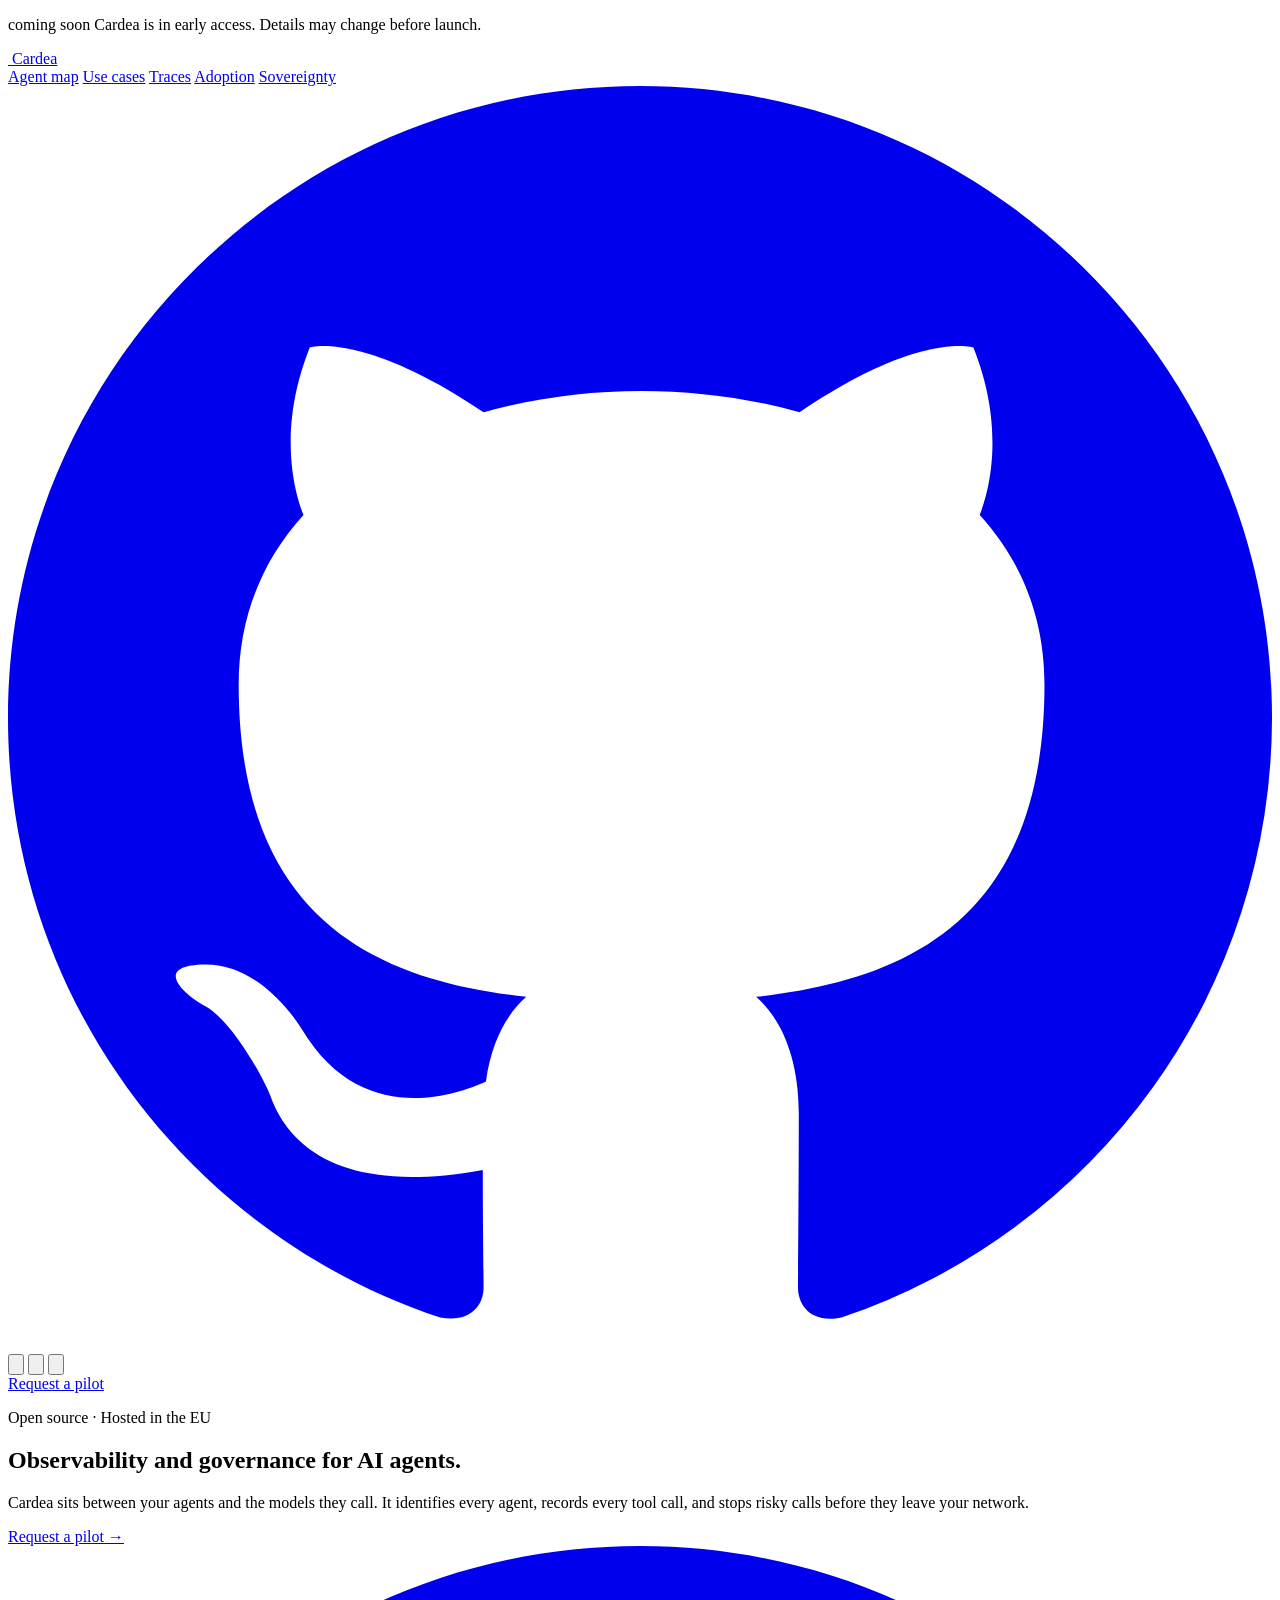
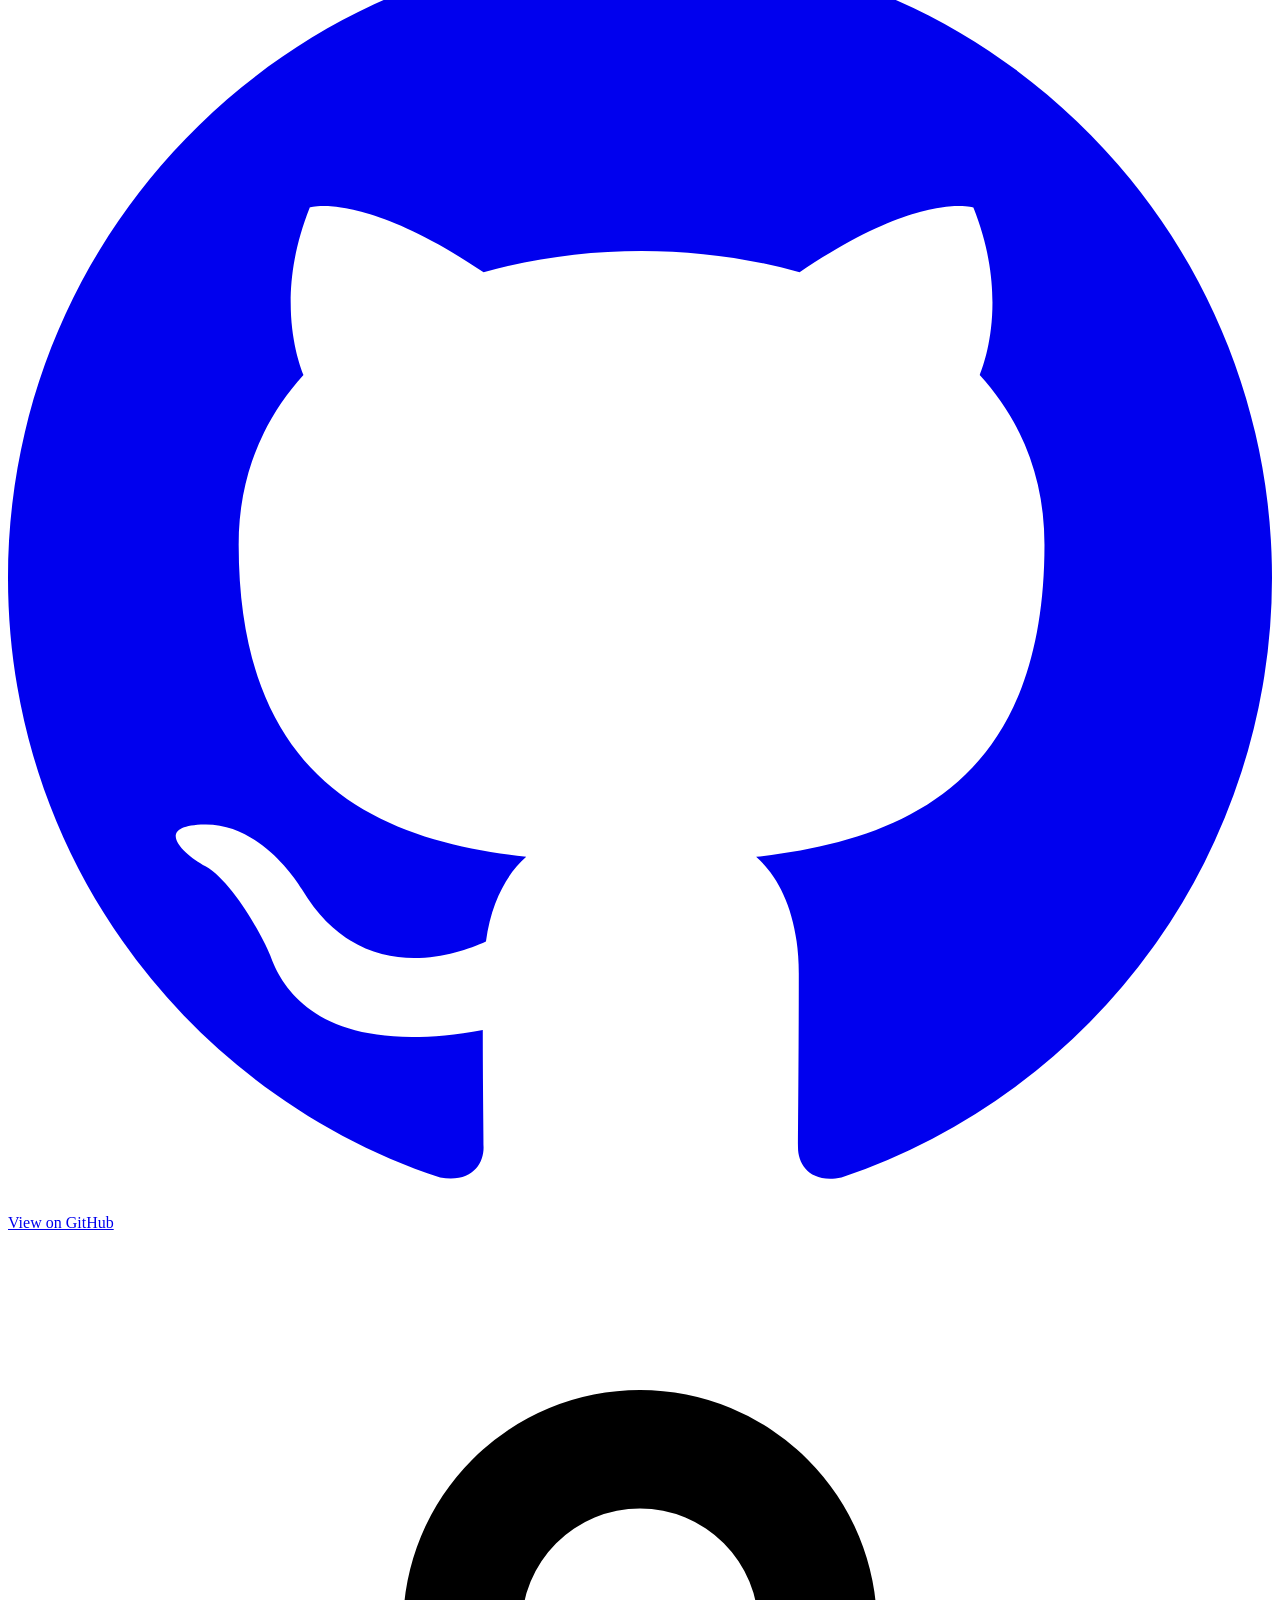
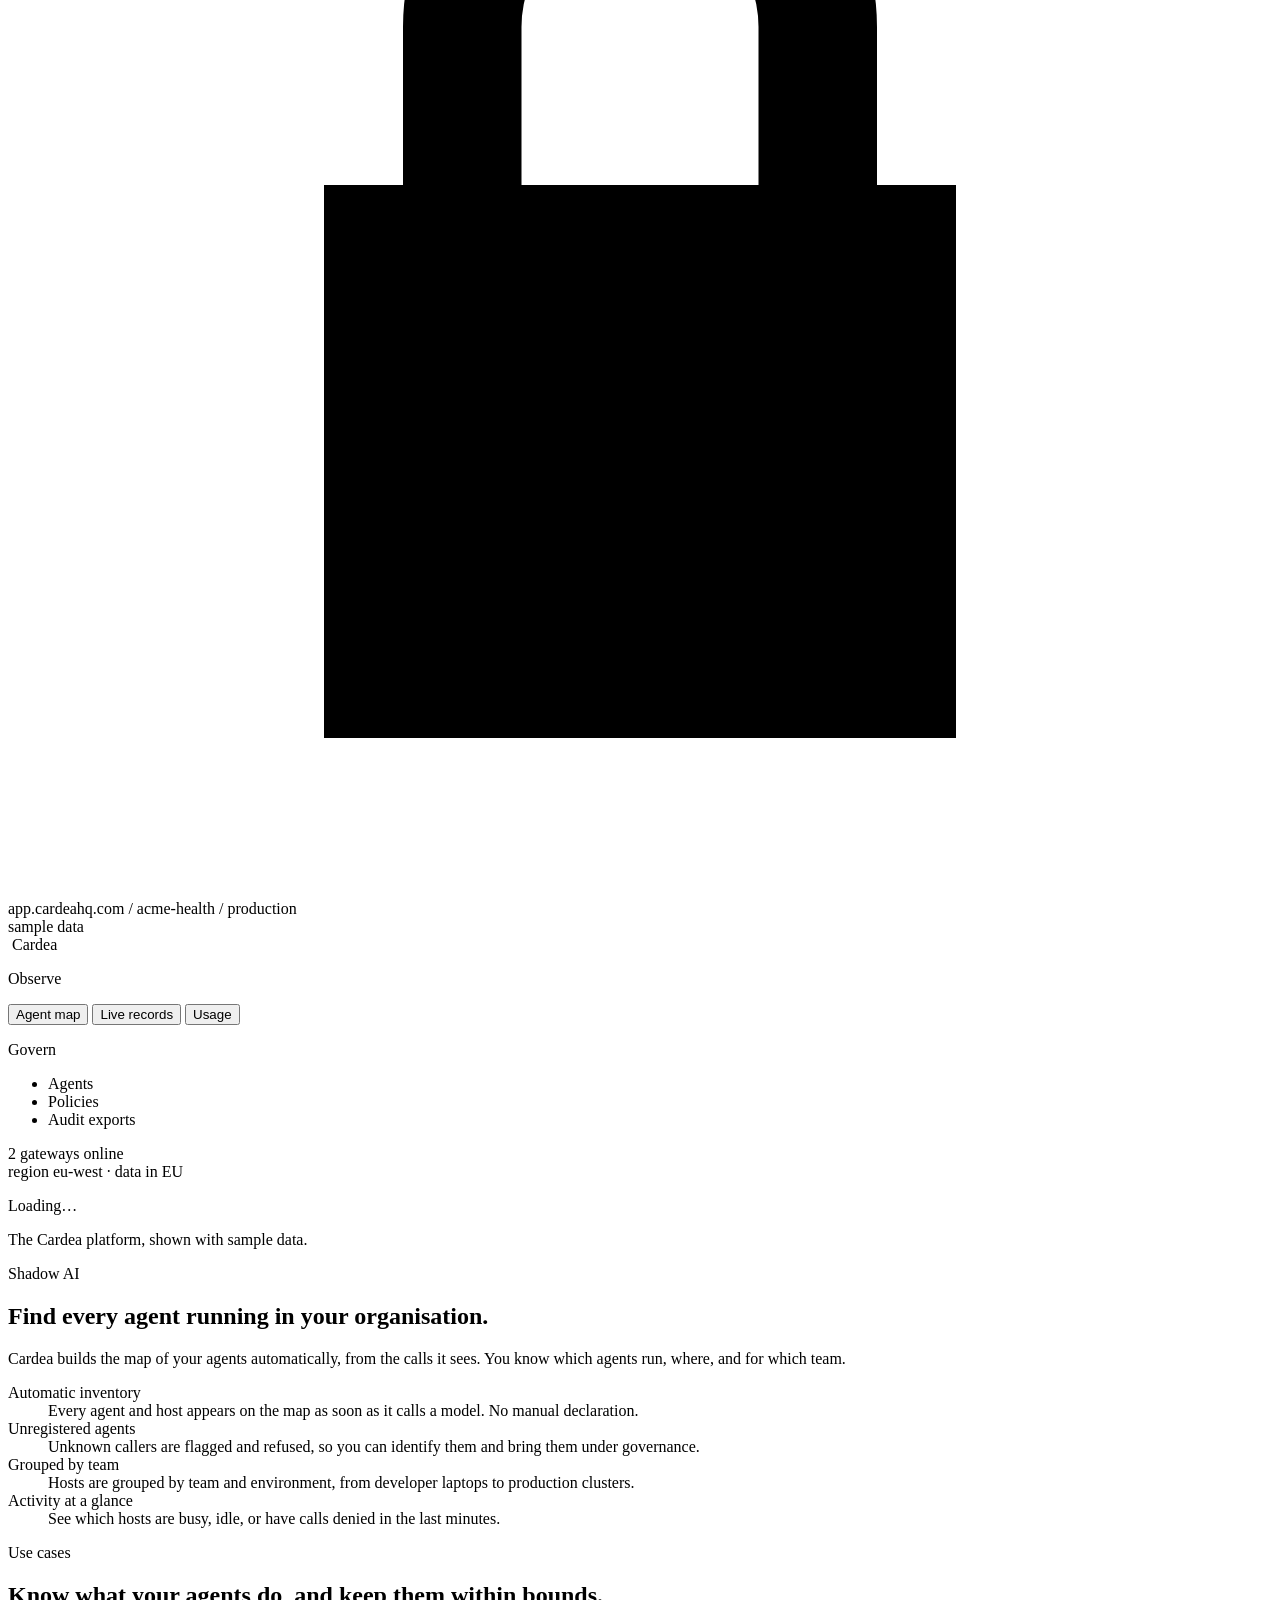
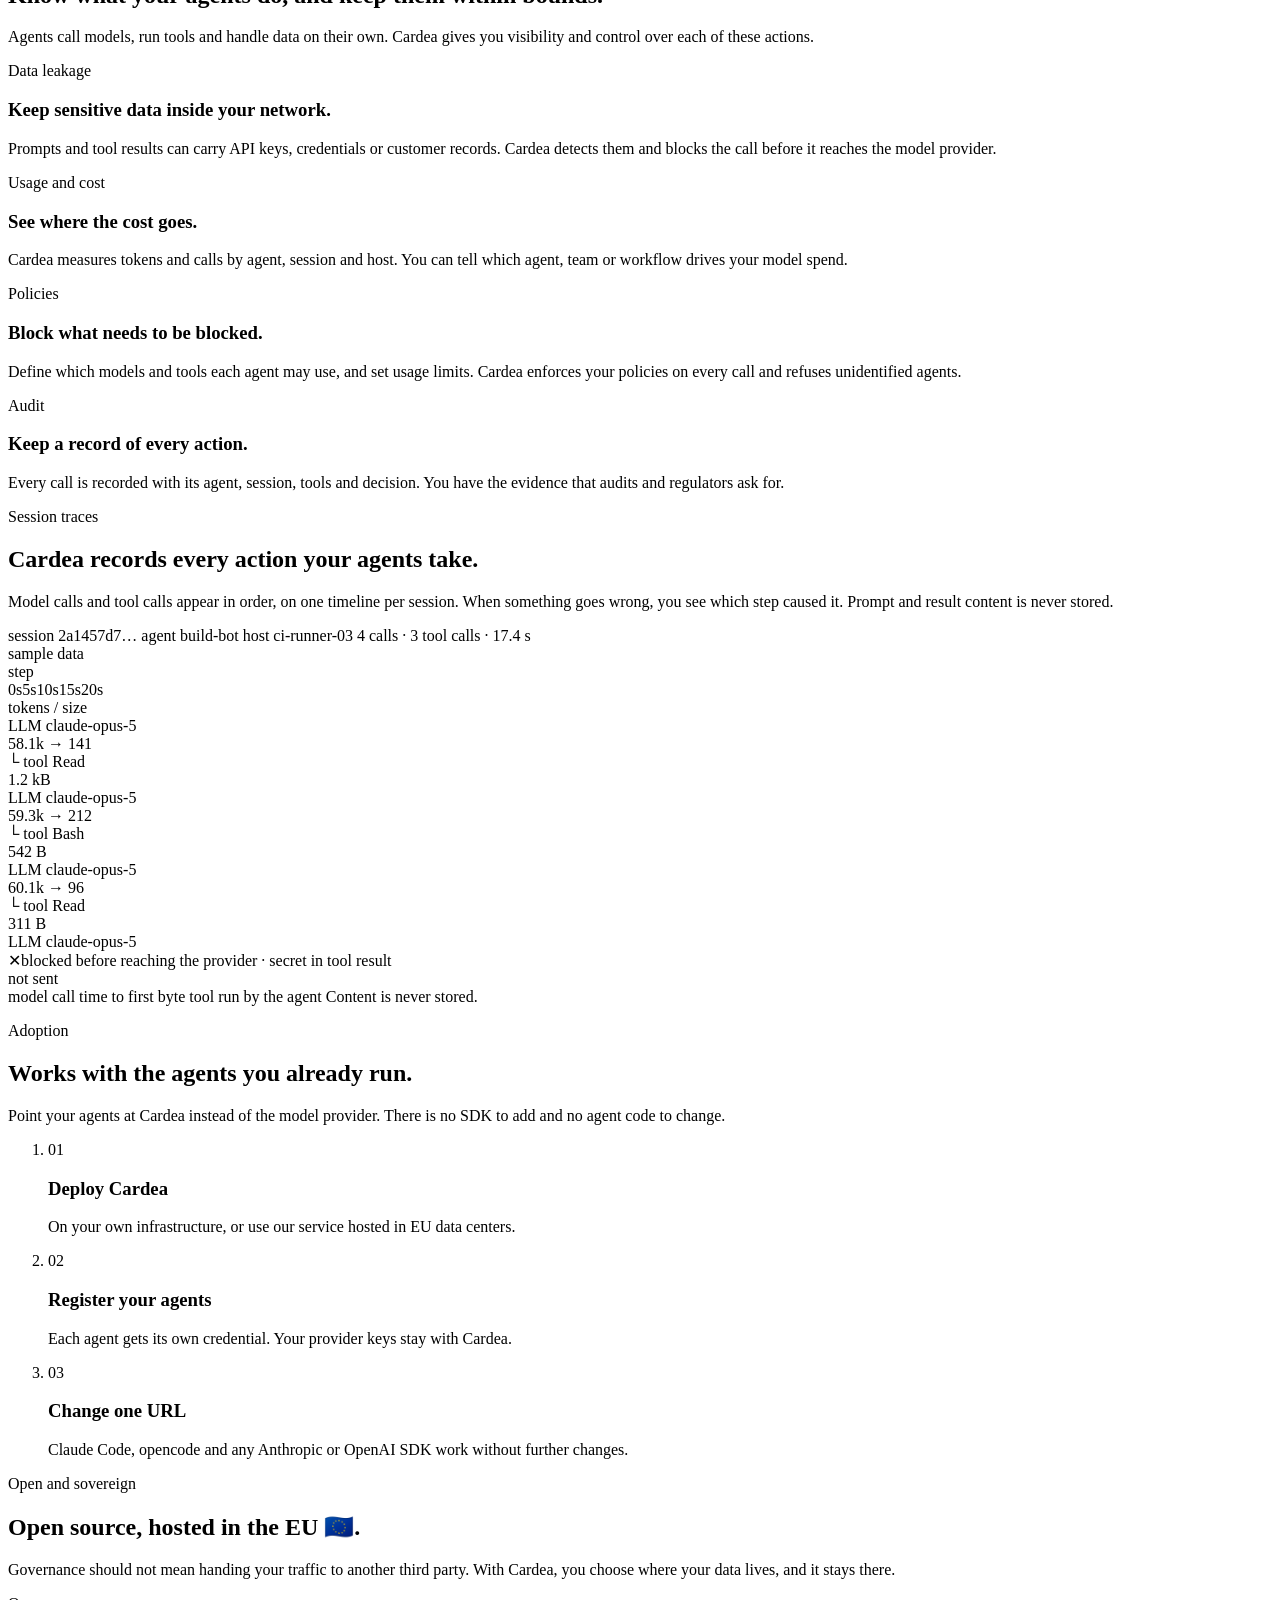
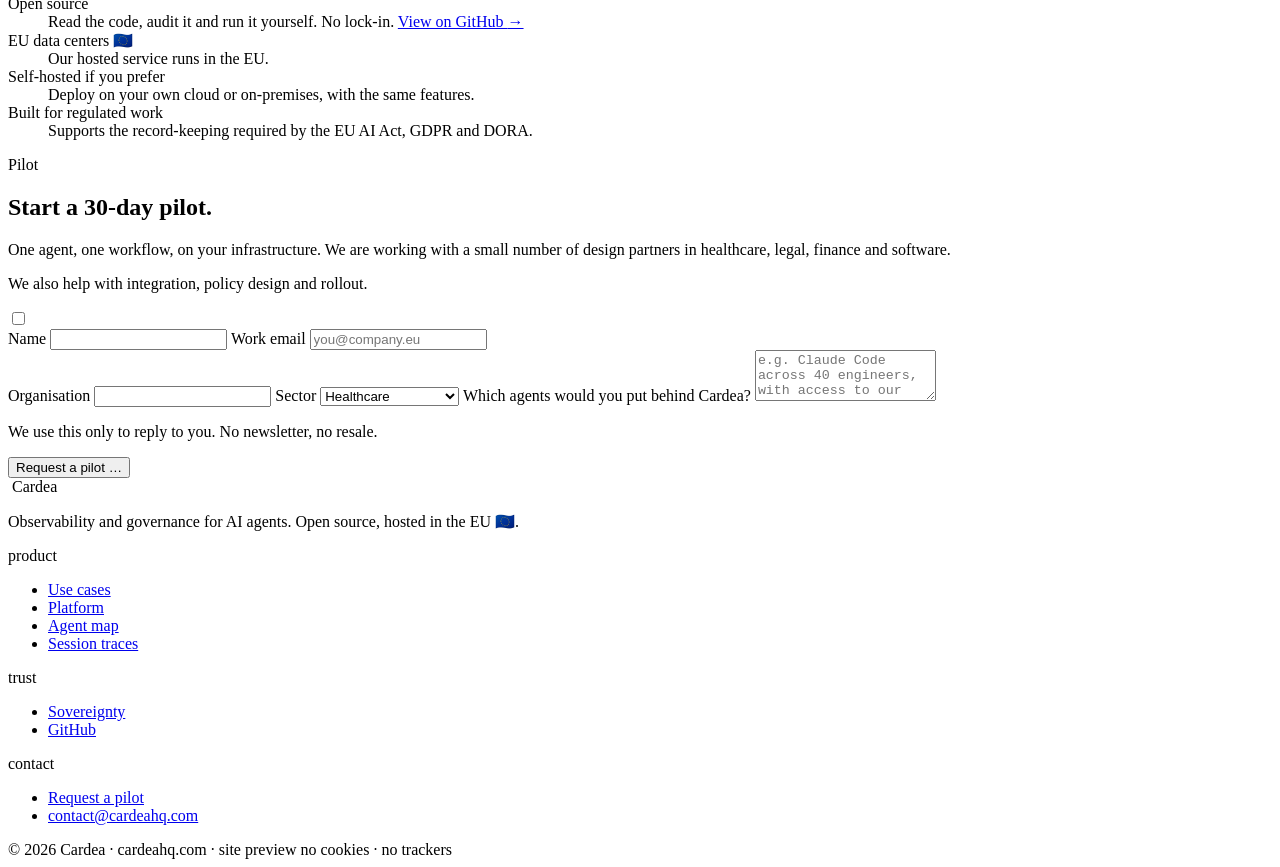
==== commit edc9f71f: "Small changes Signed-off-by: Grégoire Marabout-Demazure <gmarabout@gmail.com>" ====
--- a/public/index.html
+++ b/public/index.html
@@ -6,7 +6,7 @@
     <title>Cardea — Observability and governance for AI agents</title>
     <meta
       name="description"
-      content="Cardea brings observability and governance to AI agents. Open source, built in France and hosted in the EU."
+      content="Cardea brings observability and governance to AI agents. Open source and hosted in the EU."
     />
     <meta
       name="theme-color"
@@ -79,8 +79,16 @@
             class="grid size-8 place-items-center rounded-full text-ink-400 transition-colors hover:text-ink-50"
             aria-label="Cardea on GitHub"
             title="GitHub"
-            ><svg viewBox="0 0 16 16" fill="currentColor" aria-hidden="true" class="size-4"><path d="M8 0C3.58 0 0 3.58 0 8c0 3.54 2.29 6.53 5.47 7.59.4.07.55-.17.55-.38 0-.19-.01-.82-.01-1.49-2.01.37-2.53-.49-2.69-.94-.09-.23-.48-.94-.82-1.13-.28-.15-.68-.52-.01-.53.63-.01 1.08.58 1.23.82.72 1.21 1.87.87 2.33.66.07-.52.28-.87.51-1.07-1.78-.2-3.64-.89-3.64-3.95 0-.87.31-1.59.82-2.15-.08-.2-.36-1.02.08-2.12 0 0 .67-.21 2.2.82.64-.18 1.32-.27 2-.27.68 0 1.36.09 2 .27 1.53-1.04 2.2-.82 2.2-.82.44 1.1.16 1.92.08 2.12.51.56.82 1.27.82 2.15 0 3.07-1.87 3.75-3.65 3.95.29.25.54.73.54 1.48 0 1.07-.01 1.93-.01 2.2 0 .21.15.46.55.38A8.013 8.013 0 0 0 16 8c0-4.42-3.58-8-8-8Z"/></svg></a
-          >
+            ><svg
+              viewBox="0 0 16 16"
+              fill="currentColor"
+              aria-hidden="true"
+              class="size-4"
+            >
+              <path
+                d="M8 0C3.58 0 0 3.58 0 8c0 3.54 2.29 6.53 5.47 7.59.4.07.55-.17.55-.38 0-.19-.01-.82-.01-1.49-2.01.37-2.53-.49-2.69-.94-.09-.23-.48-.94-.82-1.13-.28-.15-.68-.52-.01-.53.63-.01 1.08.58 1.23.82.72 1.21 1.87.87 2.33.66.07-.52.28-.87.51-1.07-1.78-.2-3.64-.89-3.64-3.95 0-.87.31-1.59.82-2.15-.08-.2-.36-1.02.08-2.12 0 0 .67-.21 2.2.82.64-.18 1.32-.27 2-.27.68 0 1.36.09 2 .27 1.53-1.04 2.2-.82 2.2-.82.44 1.1.16 1.92.08 2.12.51.56.82 1.27.82 2.15 0 3.07-1.87 3.75-3.65 3.95.29.25.54.73.54 1.48 0 1.07-.01 1.93-.01 2.2 0 .21.15.46.55.38A8.013 8.013 0 0 0 16 8c0-4.42-3.58-8-8-8Z"
+              /></svg
+          ></a>
           <div
             id="theme-toggle"
             class="theme-toggle"
@@ -188,8 +196,20 @@
               <a href="#pilot" class="btn-primary"
                 >Request a pilot <span aria-hidden="true">→</span></a
               >
-              <a href="https://github.com/cardeahq/cardea-gateway" class="btn-ghost"
-                ><svg viewBox="0 0 16 16" fill="currentColor" aria-hidden="true" class="size-4"><path d="M8 0C3.58 0 0 3.58 0 8c0 3.54 2.29 6.53 5.47 7.59.4.07.55-.17.55-.38 0-.19-.01-.82-.01-1.49-2.01.37-2.53-.49-2.69-.94-.09-.23-.48-.94-.82-1.13-.28-.15-.68-.52-.01-.53.63-.01 1.08.58 1.23.82.72 1.21 1.87.87 2.33.66.07-.52.28-.87.51-1.07-1.78-.2-3.64-.89-3.64-3.95 0-.87.31-1.59.82-2.15-.08-.2-.36-1.02.08-2.12 0 0 .67-.21 2.2.82.64-.18 1.32-.27 2-.27.68 0 1.36.09 2 .27 1.53-1.04 2.2-.82 2.2-.82.44 1.1.16 1.92.08 2.12.51.56.82 1.27.82 2.15 0 3.07-1.87 3.75-3.65 3.95.29.25.54.73.54 1.48 0 1.07-.01 1.93-.01 2.2 0 .21.15.46.55.38A8.013 8.013 0 0 0 16 8c0-4.42-3.58-8-8-8Z"/></svg> View on GitHub</a
+              <a
+                href="https://github.com/cardeahq/cardea-gateway"
+                class="btn-ghost"
+                ><svg
+                  viewBox="0 0 16 16"
+                  fill="currentColor"
+                  aria-hidden="true"
+                  class="size-4"
+                >
+                  <path
+                    d="M8 0C3.58 0 0 3.58 0 8c0 3.54 2.29 6.53 5.47 7.59.4.07.55-.17.55-.38 0-.19-.01-.82-.01-1.49-2.01.37-2.53-.49-2.69-.94-.09-.23-.48-.94-.82-1.13-.28-.15-.68-.52-.01-.53.63-.01 1.08.58 1.23.82.72 1.21 1.87.87 2.33.66.07-.52.28-.87.51-1.07-1.78-.2-3.64-.89-3.64-3.95 0-.87.31-1.59.82-2.15-.08-.2-.36-1.02.08-2.12 0 0 .67-.21 2.2.82.64-.18 1.32-.27 2-.27.68 0 1.36.09 2 .27 1.53-1.04 2.2-.82 2.2-.82.44 1.1.16 1.92.08 2.12.51.56.82 1.27.82 2.15 0 3.07-1.87 3.75-3.65 3.95.29.25.54.73.54 1.48 0 1.07-.01 1.93-.01 2.2 0 .21.15.46.55.38A8.013 8.013 0 0 0 16 8c0-4.42-3.58-8-8-8Z"
+                  />
+                </svg>
+                View on GitHub</a
               >
             </div>
           </div>
@@ -336,14 +356,11 @@
               Find every agent running in your organisation.
             </h2>
             <p class="section-lead">
-              Cardea builds the map of your agents automatically, from the
-              calls it sees. You know which agents run, where, and for which
-              team.
+              Cardea builds the map of your agents automatically, from the calls
+              it sees. You know which agents run, where, and for which team.
             </p>
           </div>
-          <dl
-            class="grid grid-cols-1 gap-x-10 gap-y-8 self-end sm:grid-cols-2"
-          >
+          <dl class="grid grid-cols-1 gap-x-10 gap-y-8 self-end sm:grid-cols-2">
             <div class="border-t border-ink-700 pt-5">
               <dt class="font-medium text-ink-50">Automatic inventory</dt>
               <dd class="mt-2 text-sm/6 text-ink-400">
@@ -368,8 +385,8 @@
             <div class="border-t border-ink-700 pt-5">
               <dt class="font-medium text-ink-50">Activity at a glance</dt>
               <dd class="mt-2 text-sm/6 text-ink-400">
-                See which hosts are busy, idle, or have calls denied in the
-                last minutes.
+                See which hosts are busy, idle, or have calls denied in the last
+                minutes.
               </dd>
             </div>
           </dl>
@@ -398,8 +415,8 @@
               </h3>
               <p class="mt-3 text-sm/6 text-ink-300">
                 Prompts and tool results can carry API keys, credentials or
-                customer records. Cardea detects them and blocks the call
-                before it reaches the model provider.
+                customer records. Cardea detects them and blocks the call before
+                it reaches the model provider.
               </p>
             </article>
             <article class="bg-ink-900 p-8">
@@ -408,9 +425,8 @@
                 See where the cost goes.
               </h3>
               <p class="mt-3 text-sm/6 text-ink-300">
-                Cardea measures tokens and calls by agent, session and host.
-                You can tell which agent, team or workflow drives your model
-                spend.
+                Cardea measures tokens and calls by agent, session and host. You
+                can tell which agent, team or workflow drives your model spend.
               </p>
             </article>
             <article class="bg-ink-900 p-8">
@@ -419,9 +435,9 @@
                 Block what needs to be blocked.
               </h3>
               <p class="mt-3 text-sm/6 text-ink-300">
-                Define which models and tools each agent may use, and set
-                usage limits. Cardea enforces your policies on every call and
-                refuses unidentified agents.
+                Define which models and tools each agent may use, and set usage
+                limits. Cardea enforces your policies on every call and refuses
+                unidentified agents.
               </p>
             </article>
             <article class="bg-ink-900 p-8">
@@ -674,9 +690,7 @@
                 ></span
                 >tool run by the agent</span
               >
-              <span class="ml-auto"
-                >Content is never stored.</span
-              >
+              <span class="ml-auto">Content is never stored.</span>
             </div>
           </div>
         </div>
@@ -699,8 +713,8 @@
               <span class="font-mono text-xs text-keeper-400">01</span>
               <h3 class="mt-3 font-semibold text-ink-50">Deploy Cardea</h3>
               <p class="mt-2 text-sm/6 text-ink-300">
-                On your own infrastructure, or use our service hosted in EU
-                data centres.
+                On your own infrastructure, or use our service hosted in EU data
+                centers.
               </p>
             </li>
             <li class="border-t border-ink-700 pt-6">
@@ -709,8 +723,8 @@
                 Register your agents
               </h3>
               <p class="mt-2 text-sm/6 text-ink-300">
-                Each agent gets its own credential. Your provider keys stay
-                with Cardea.
+                Each agent gets its own credential. Your provider keys stay with
+                Cardea.
               </p>
             </li>
             <li class="border-t border-ink-700 pt-6">
@@ -732,18 +746,14 @@
         >
           <div>
             <p class="eyebrow">Open and sovereign</p>
-            <h2 class="section-title">
-              Open source, built in France, hosted in the EU.
-            </h2>
+            <h2 class="section-title">Open source, hosted in the EU 🇪🇺.</h2>
             <p class="section-lead">
-              Governance should not mean handing your traffic to another
-              third party. With Cardea, you choose where your data lives, and
-              it stays there.
+              Governance should not mean handing your traffic to another third
+              party. With Cardea, you choose where your data lives, and it stays
+              there.
             </p>
           </div>
-          <dl
-            class="grid grid-cols-1 gap-x-10 gap-y-8 self-end sm:grid-cols-2"
-          >
+          <dl class="grid grid-cols-1 gap-x-10 gap-y-8 self-end sm:grid-cols-2">
             <div class="border-t border-ink-700 pt-5">
               <dt class="font-medium text-ink-50">Open source</dt>
               <dd class="mt-2 text-sm/6 text-ink-400">
@@ -756,23 +766,22 @@
               </dd>
             </div>
             <div class="border-t border-ink-700 pt-5">
-              <dt class="font-medium text-ink-50">EU data centres</dt>
+              <dt class="font-medium text-ink-50">EU data centers 🇪🇺</dt>
               <dd class="mt-2 text-sm/6 text-ink-400">
-                Our hosted service runs in the EU, operated from France.
+                Our hosted service runs in the EU.
               </dd>
             </div>
             <div class="border-t border-ink-700 pt-5">
               <dt class="font-medium text-ink-50">Self-hosted if you prefer</dt>
               <dd class="mt-2 text-sm/6 text-ink-400">
-                Deploy on your own cloud or on-premises, with the same
-                features.
+                Deploy on your own cloud or on-premises, with the same features.
               </dd>
             </div>
             <div class="border-t border-ink-700 pt-5">
               <dt class="font-medium text-ink-50">Built for regulated work</dt>
               <dd class="mt-2 text-sm/6 text-ink-400">
-                Supports the record-keeping required by the EU AI Act, GDPR
-                and DORA.
+                Supports the record-keeping required by the EU AI Act, GDPR and
+                DORA.
               </dd>
             </div>
           </dl>
@@ -903,8 +912,8 @@
             <span class="wordmark">Cardea</span>
           </div>
           <p class="mt-4 text-sm/6 text-ink-400">
-            Observability and governance for AI agents. Open source, built in
-            France.
+            Observability and governance for AI agents. Open source, hosted in
+            the EU 🇪🇺.
           </p>
         </div>
         <div class="grid grid-cols-2 gap-10 text-sm sm:grid-cols-3">
@@ -932,7 +941,11 @@
                 <a href="#sovereignty" class="hover:text-ink-50">Sovereignty</a>
               </li>
               <li>
-                <a href="https://github.com/cardeahq/cardea-gateway" class="hover:text-ink-50">GitHub</a>
+                <a
+                  href="https://github.com/cardeahq/cardea-gateway"
+                  class="hover:text-ink-50"
+                  >GitHub</a
+                >
               </li>
             </ul>
           </div>
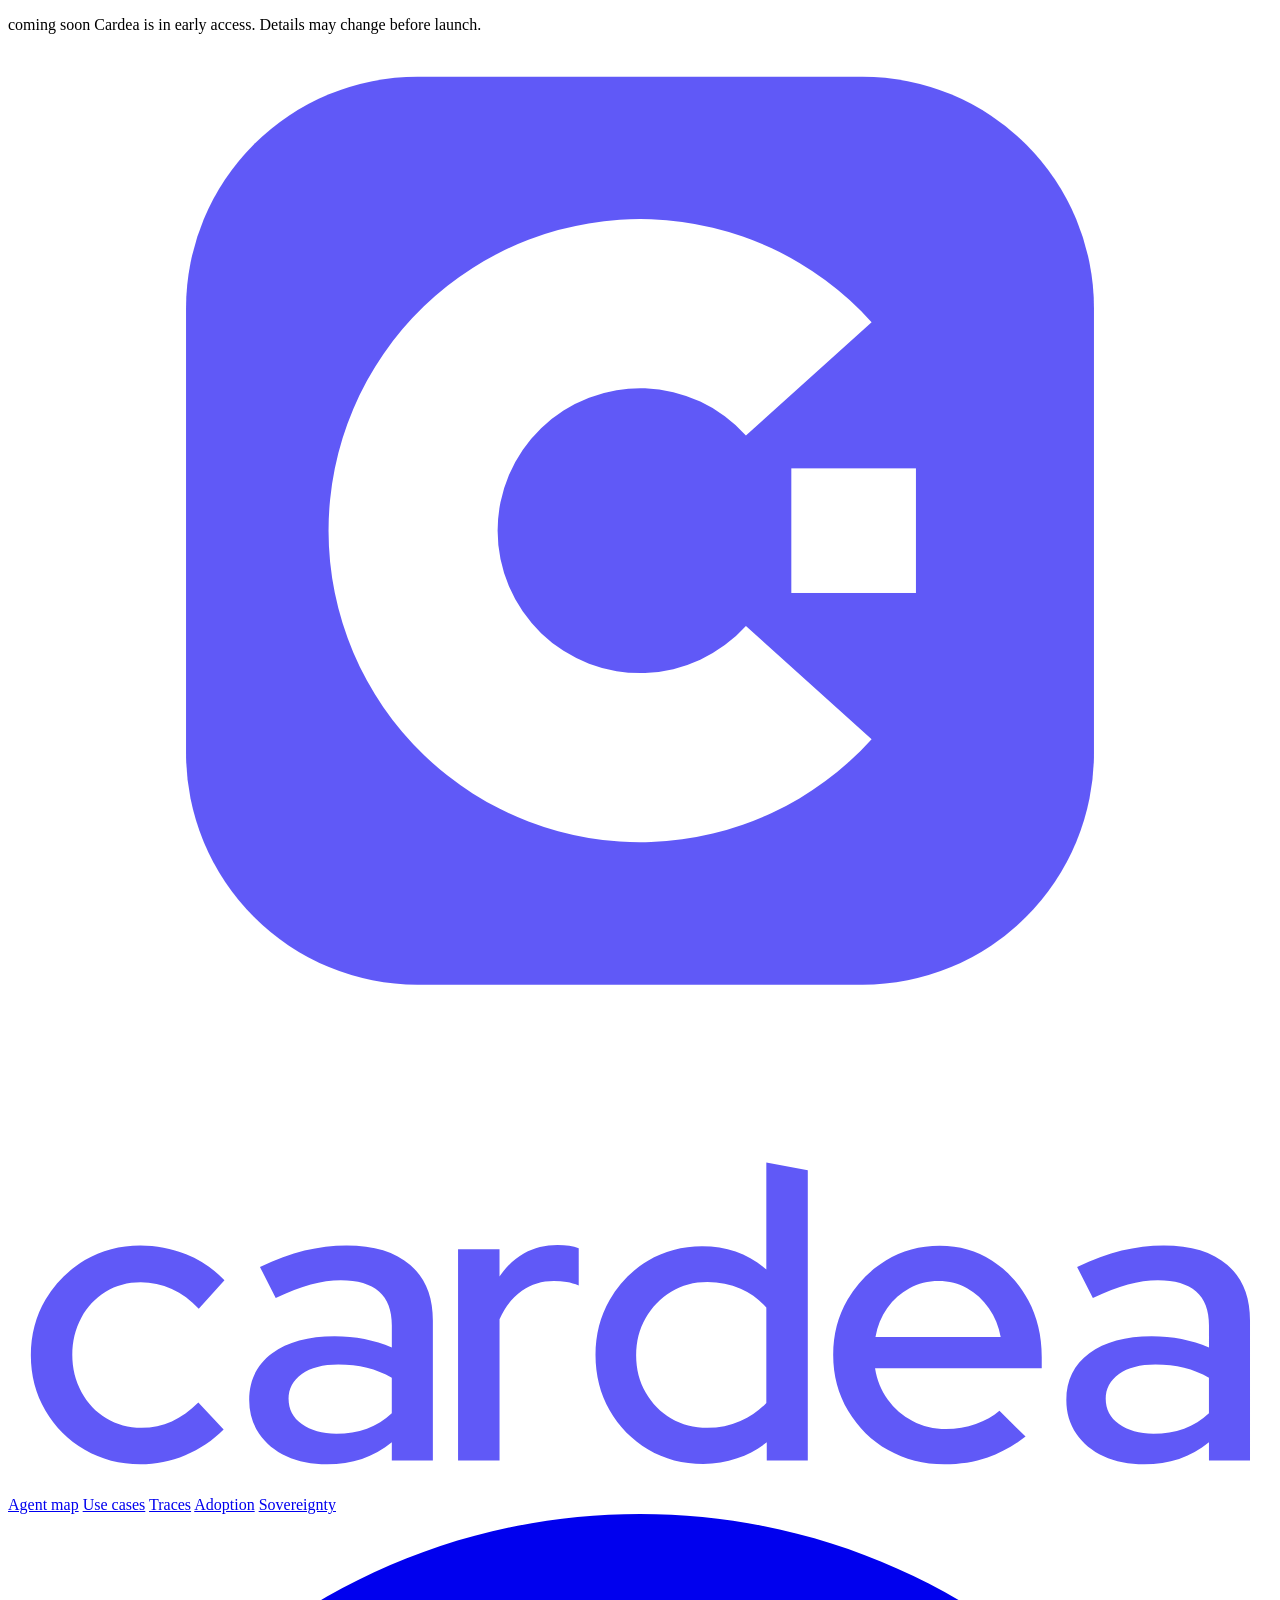
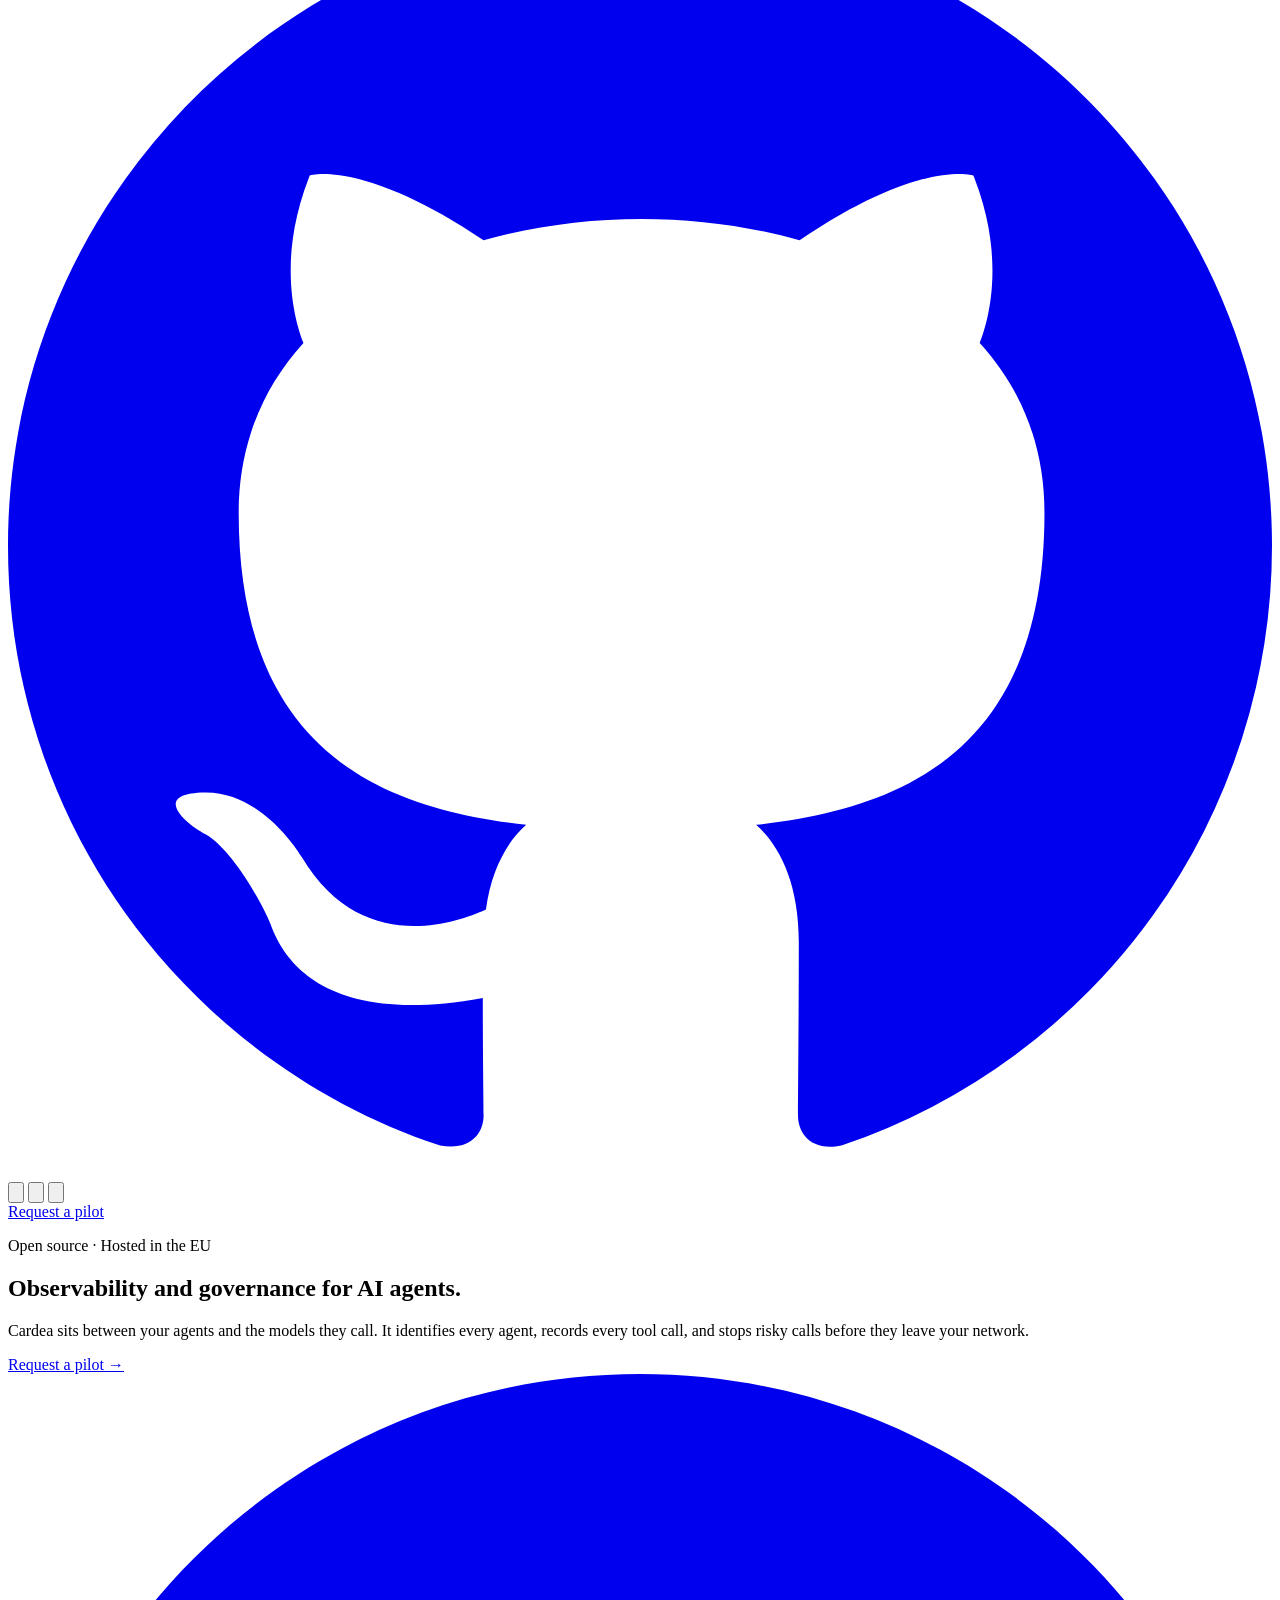
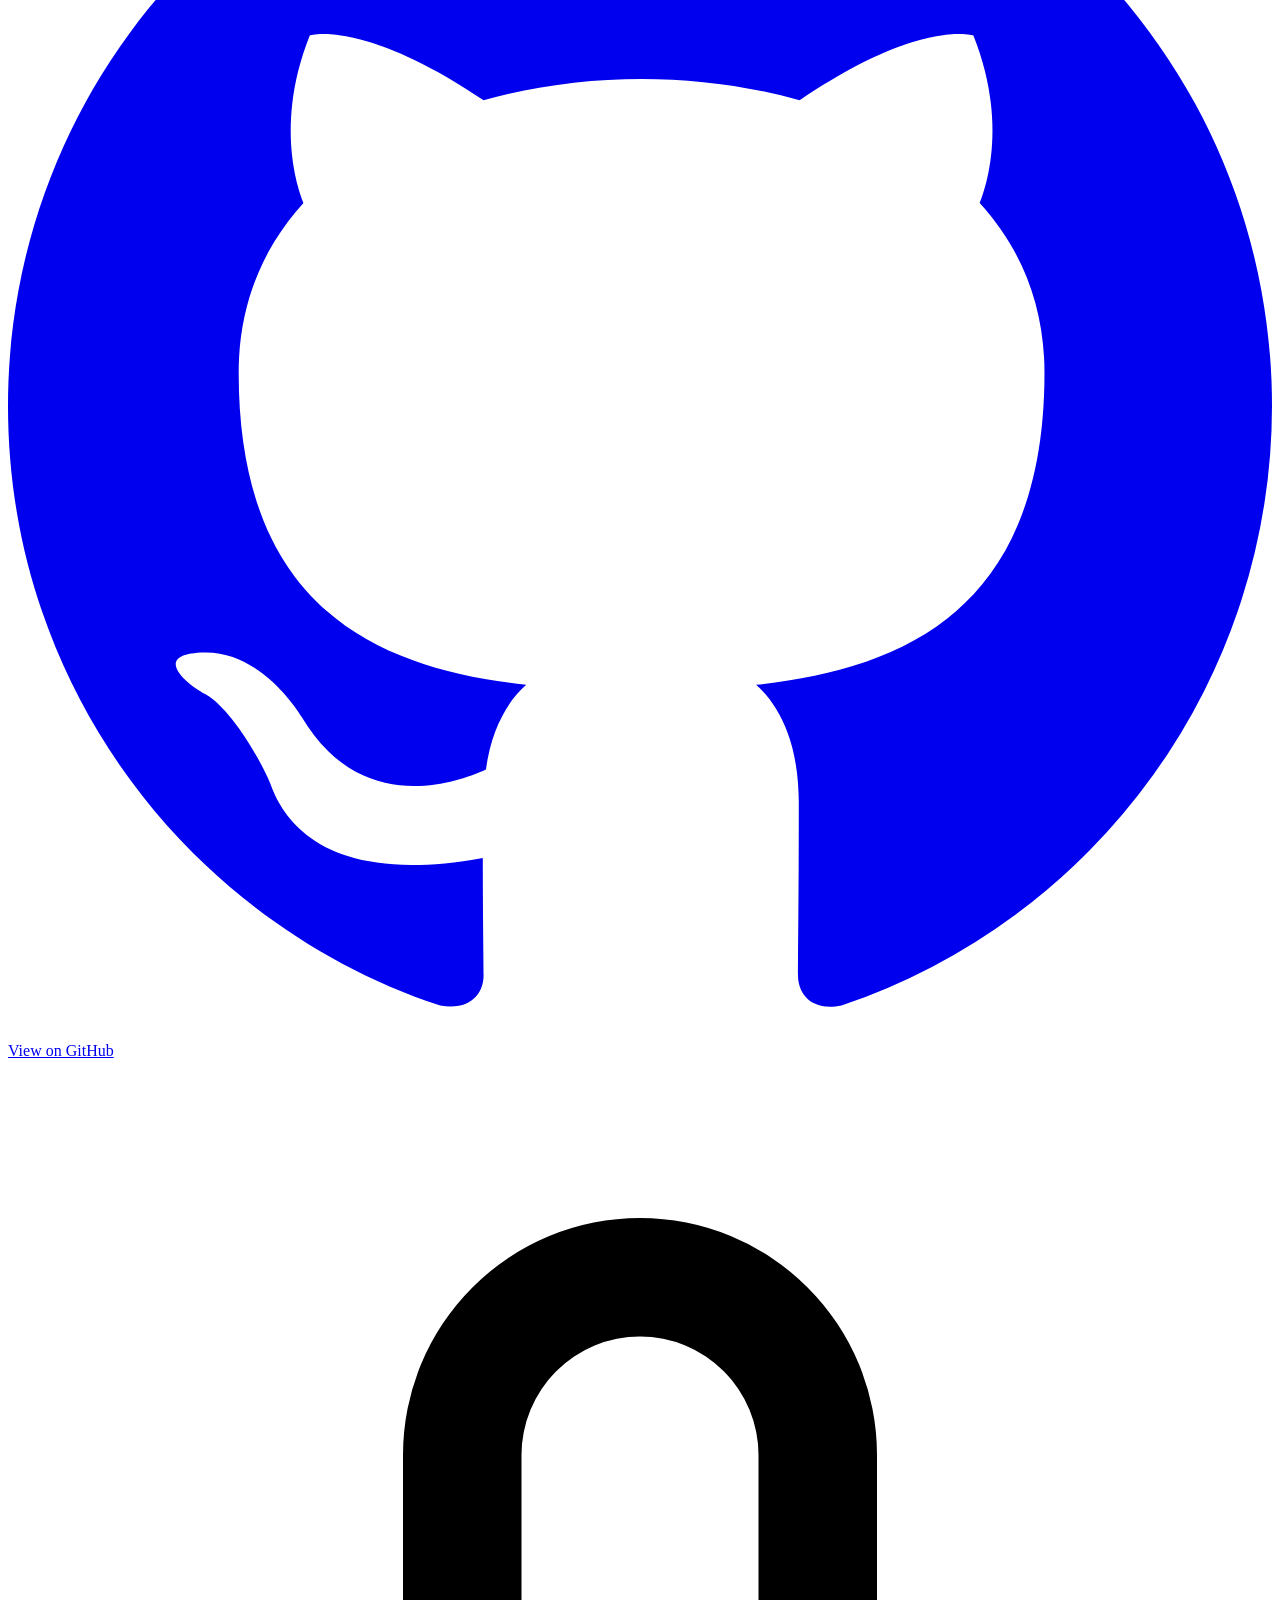
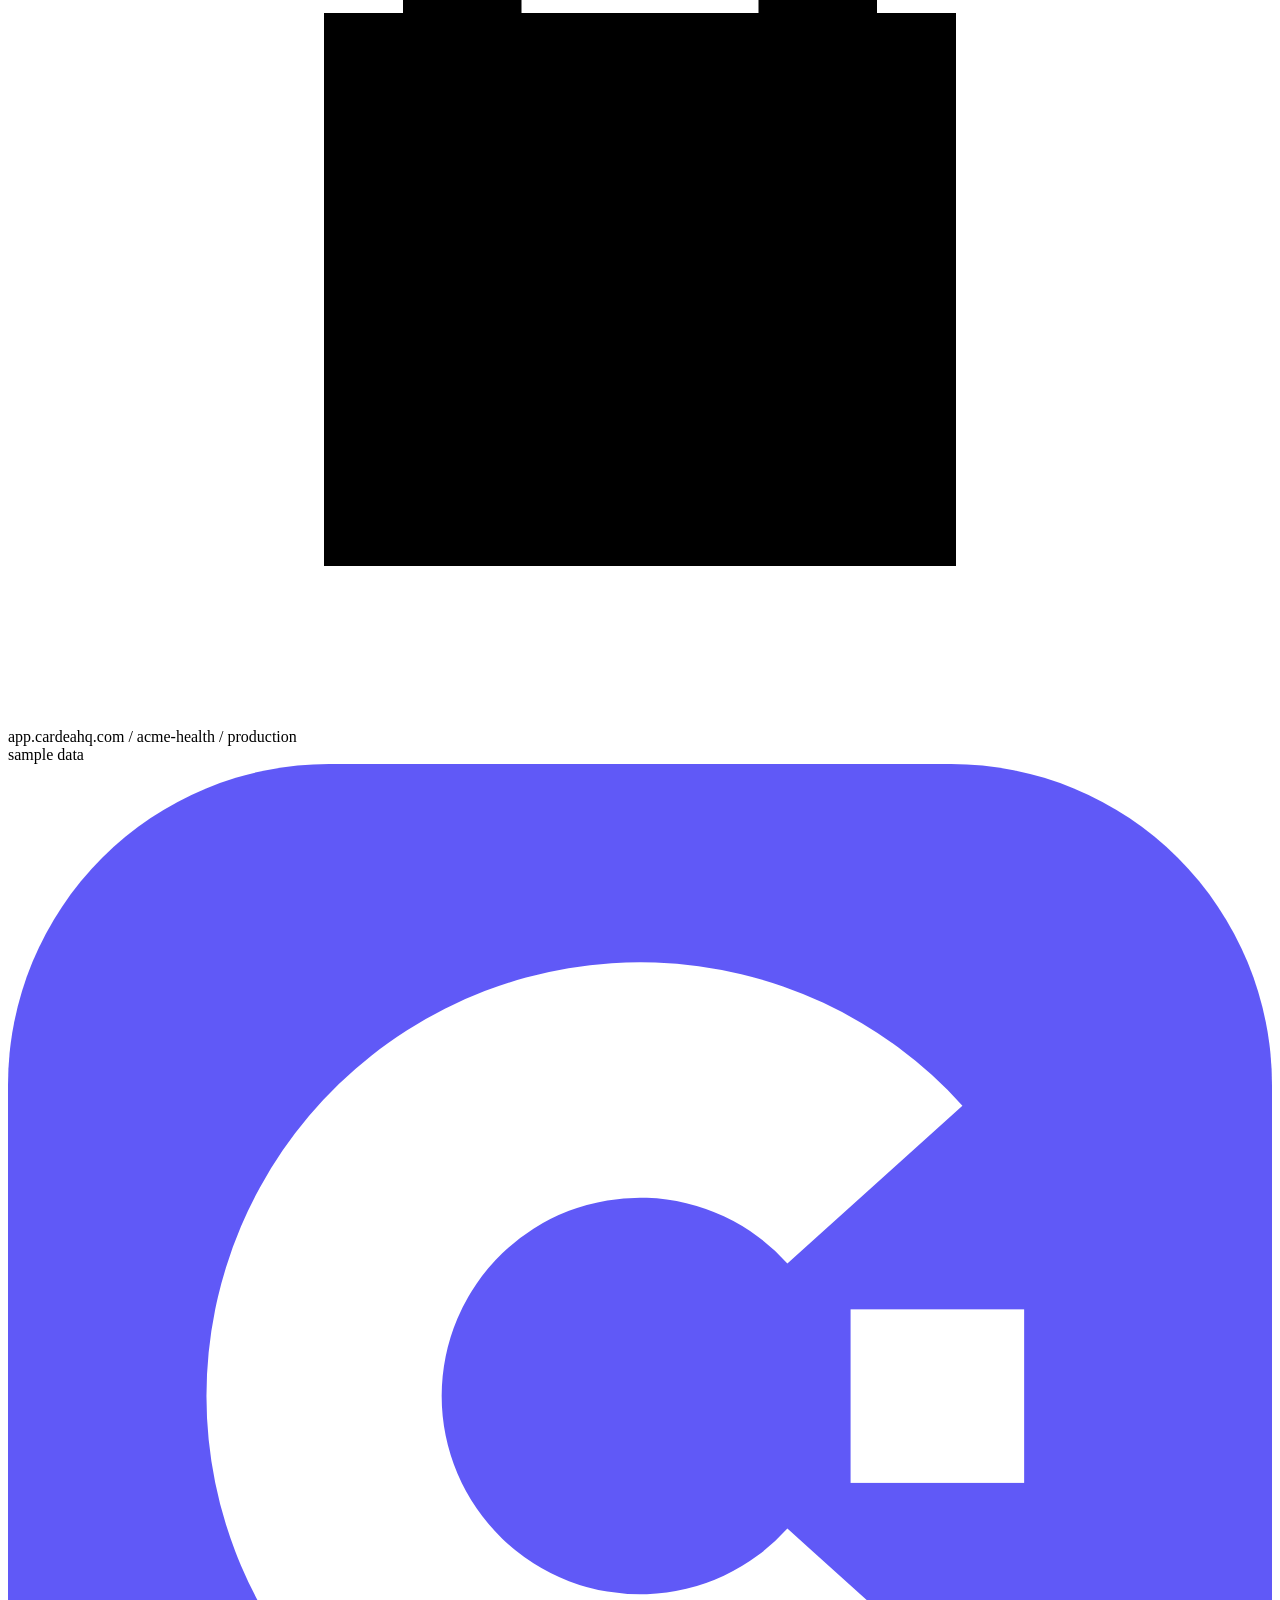
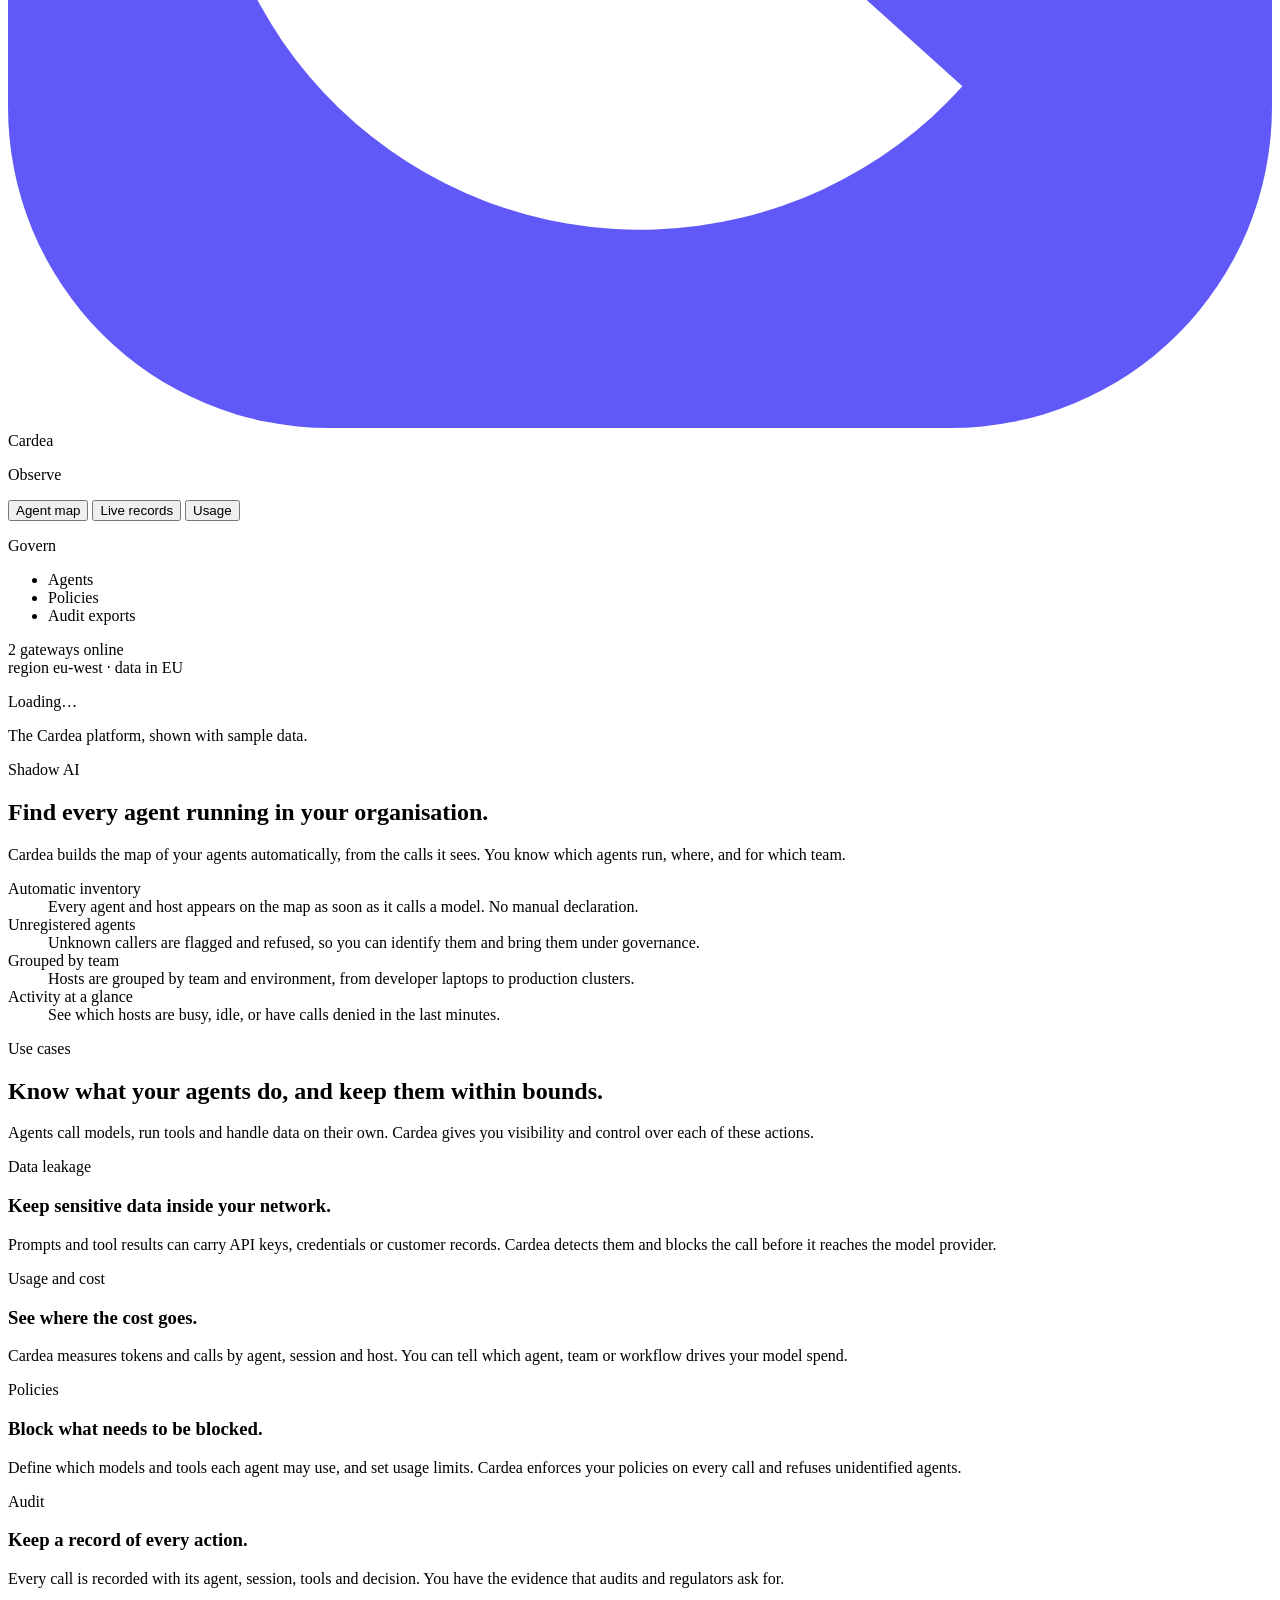
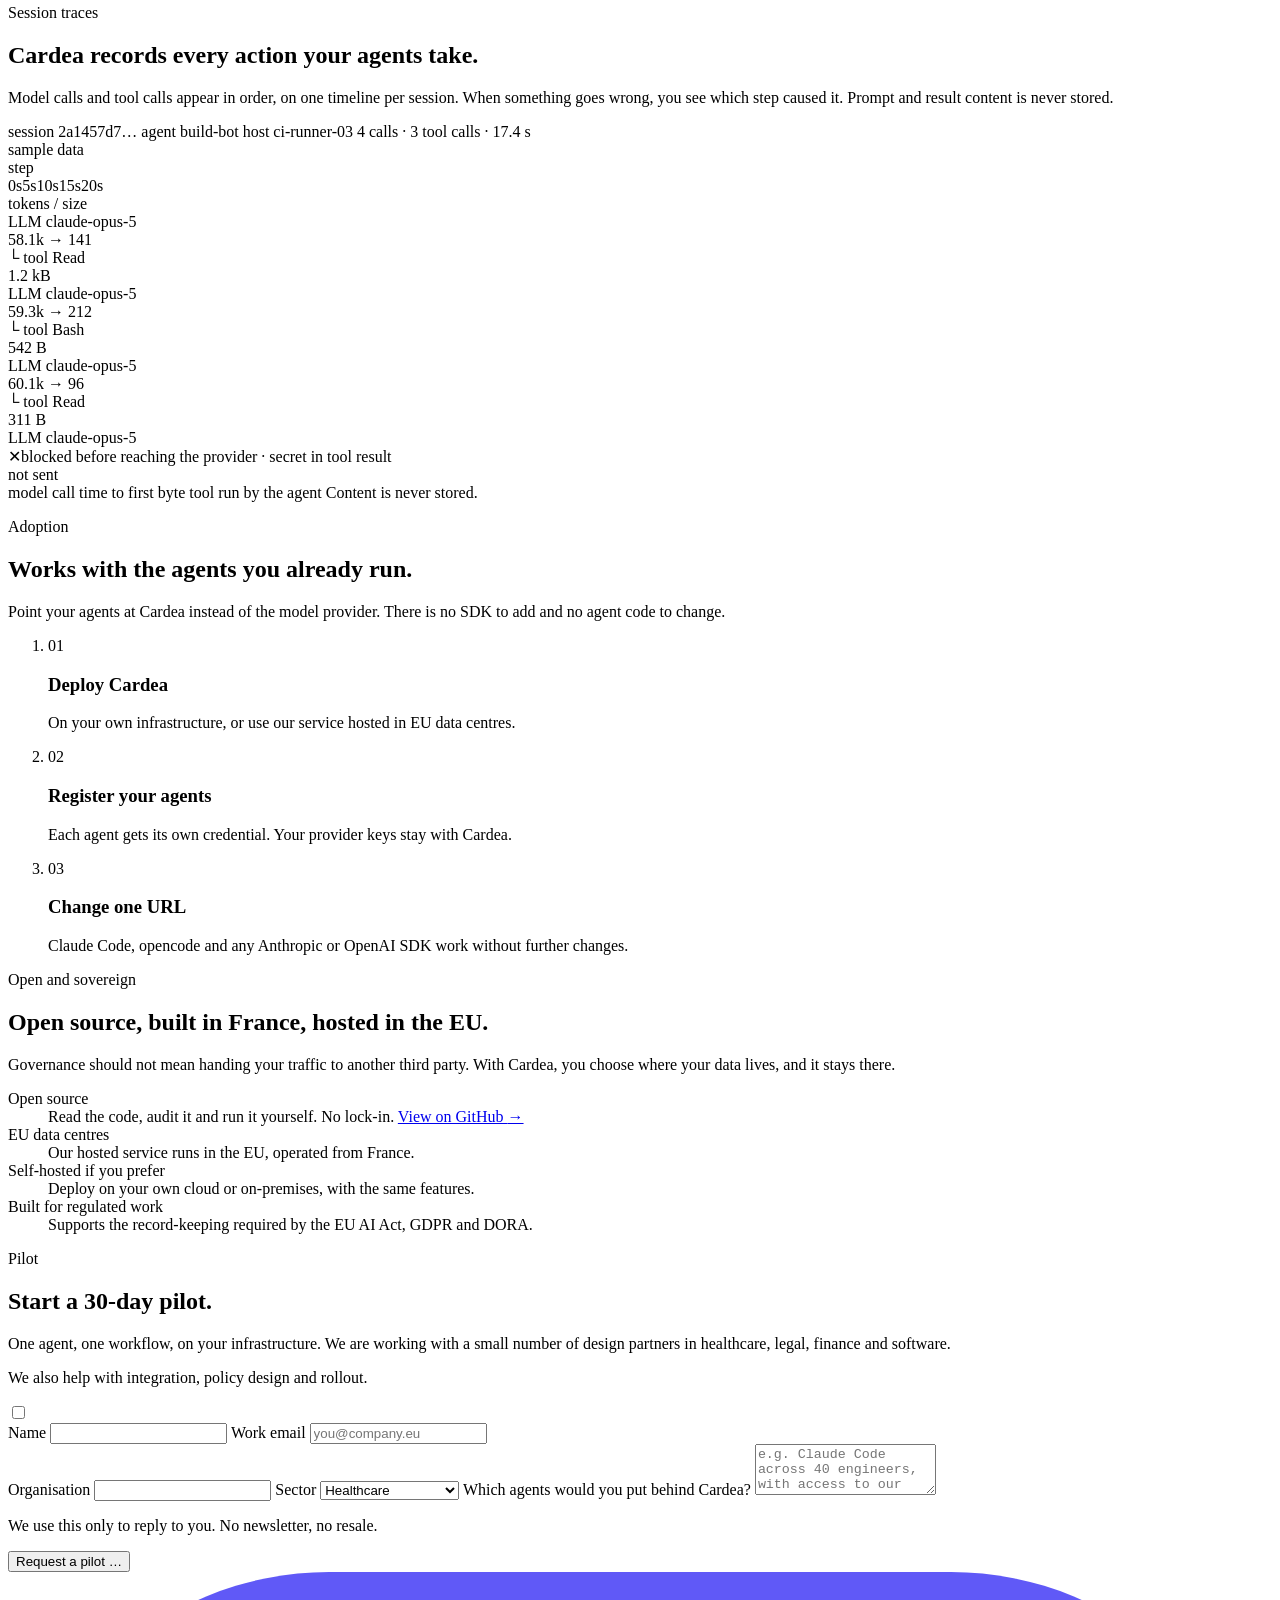
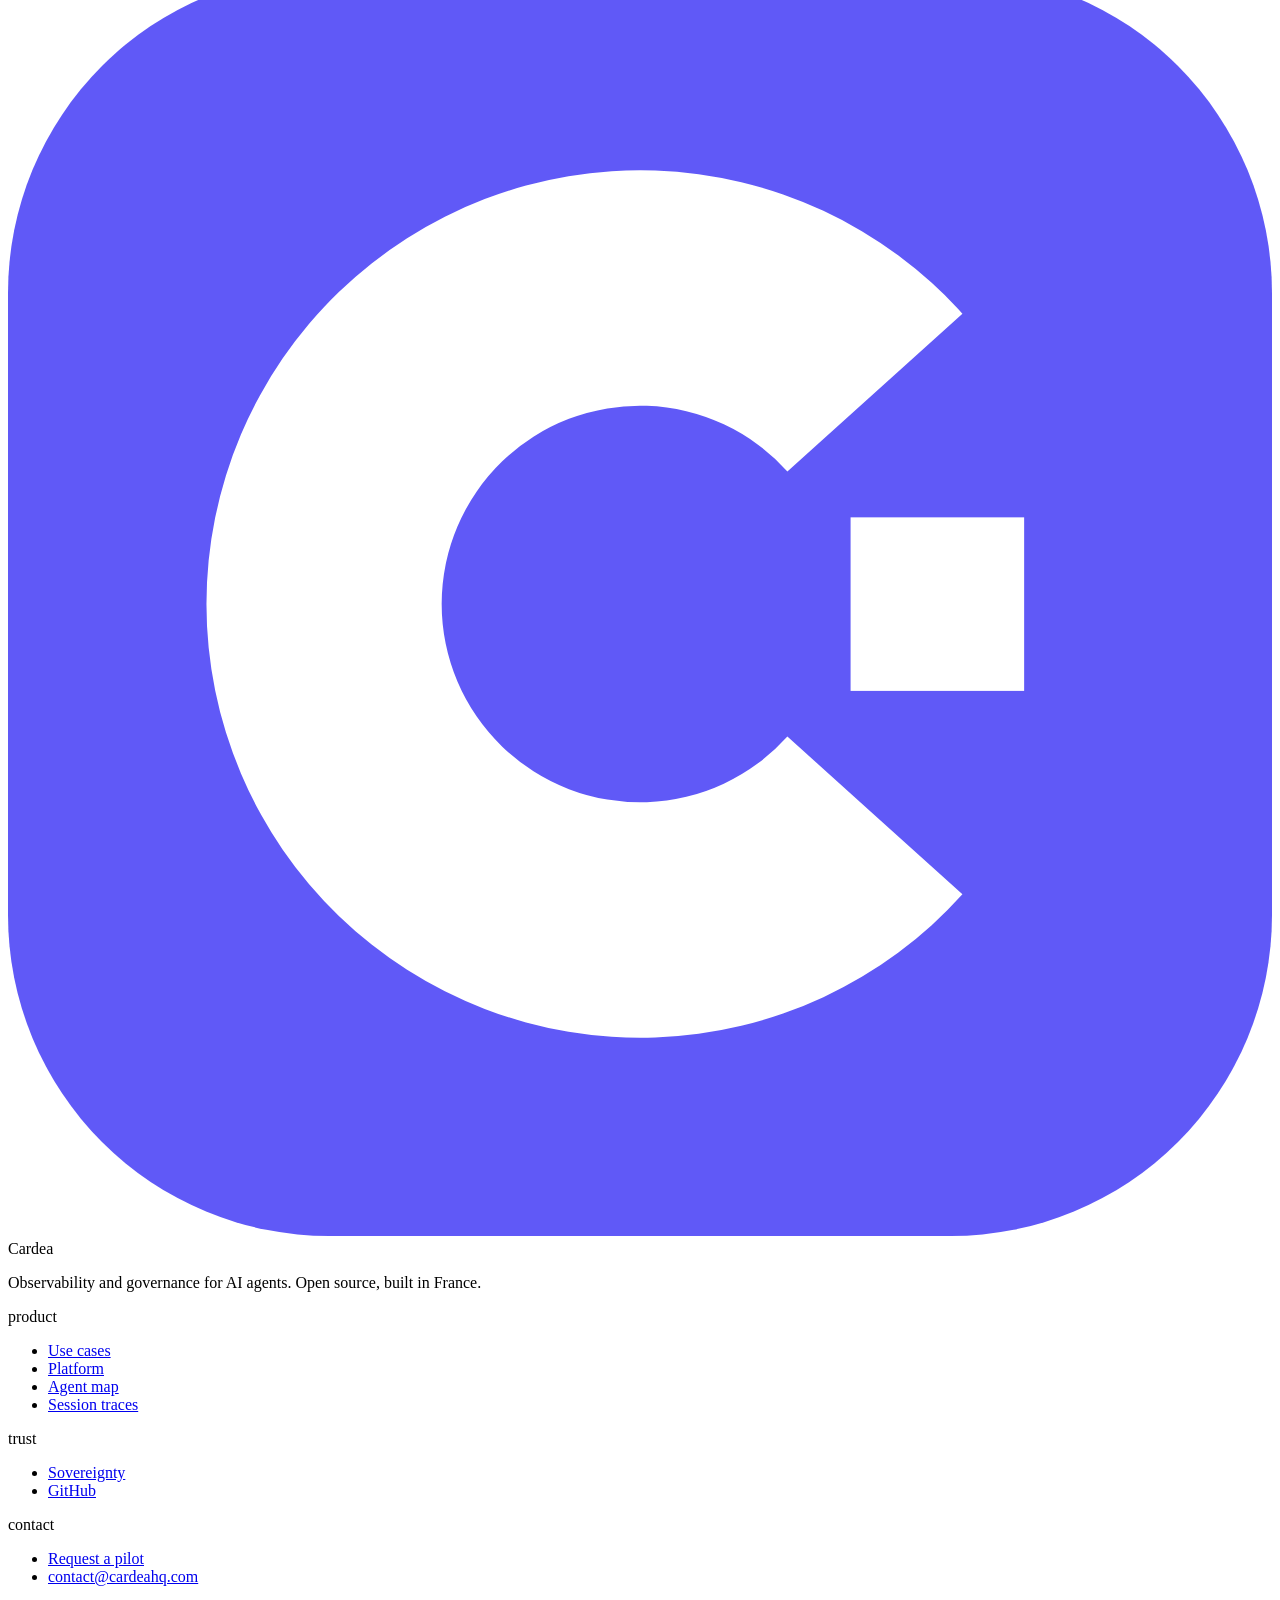
==== commit 70e4f9eb: "New logo, new theme colors. Signed-off-by: Grégoire Marabout-Demazure <gmarabout@gmail.com>" ====
--- a/public/index.html
+++ b/public/index.html
@@ -6,19 +6,13 @@
     <title>Cardea — Observability and governance for AI agents</title>
     <meta
       name="description"
-      content="Cardea brings observability and governance to AI agents. Open source and hosted in the EU."
+      content="Cardea brings observability and governance to AI agents. Open source, built in France and hosted in the EU."
     />
     <meta
       name="theme-color"
-      content="#1e293b"
-      media="(prefers-color-scheme: dark)"
+      content="#6059f7"
     />
-    <meta
-      name="theme-color"
-      content="#f5f7fa"
-      media="(prefers-color-scheme: light)"
-    />
-    <link rel="icon" href="assets/favicon.svg" type="image/svg+xml" />
+    <link rel="icon" href="assets/cardea-icon.svg" type="image/svg+xml" />
     <link
       rel="preload"
       href="assets/fonts/inter-latin-wght-normal.woff2"
@@ -62,9 +56,8 @@
         class="mx-auto flex h-16 max-w-6xl items-center justify-between px-4 sm:px-6"
         aria-label="Main"
       >
-        <a href="#top" class="flex items-center gap-2.5">
-          <img src="assets/logo.svg" alt="" class="size-7" />
-          <span class="wordmark hidden min-[400px]:inline">Cardea</span>
+        <a href="#top" class="flex items-center">
+          <img src="assets/cardea-logo.svg" alt="Cardea" class="h-12 w-auto" />
         </a>
         <div class="hidden items-center gap-7 text-sm text-ink-300 md:flex">
           <a href="#agent-map" class="hover:text-ink-50">Agent map</a>
@@ -79,16 +72,8 @@
             class="grid size-8 place-items-center rounded-full text-ink-400 transition-colors hover:text-ink-50"
             aria-label="Cardea on GitHub"
             title="GitHub"
-            ><svg
-              viewBox="0 0 16 16"
-              fill="currentColor"
-              aria-hidden="true"
-              class="size-4"
-            >
-              <path
-                d="M8 0C3.58 0 0 3.58 0 8c0 3.54 2.29 6.53 5.47 7.59.4.07.55-.17.55-.38 0-.19-.01-.82-.01-1.49-2.01.37-2.53-.49-2.69-.94-.09-.23-.48-.94-.82-1.13-.28-.15-.68-.52-.01-.53.63-.01 1.08.58 1.23.82.72 1.21 1.87.87 2.33.66.07-.52.28-.87.51-1.07-1.78-.2-3.64-.89-3.64-3.95 0-.87.31-1.59.82-2.15-.08-.2-.36-1.02.08-2.12 0 0 .67-.21 2.2.82.64-.18 1.32-.27 2-.27.68 0 1.36.09 2 .27 1.53-1.04 2.2-.82 2.2-.82.44 1.1.16 1.92.08 2.12.51.56.82 1.27.82 2.15 0 3.07-1.87 3.75-3.65 3.95.29.25.54.73.54 1.48 0 1.07-.01 1.93-.01 2.2 0 .21.15.46.55.38A8.013 8.013 0 0 0 16 8c0-4.42-3.58-8-8-8Z"
-              /></svg
-          ></a>
+            ><svg viewBox="0 0 16 16" fill="currentColor" aria-hidden="true" class="size-4"><path d="M8 0C3.58 0 0 3.58 0 8c0 3.54 2.29 6.53 5.47 7.59.4.07.55-.17.55-.38 0-.19-.01-.82-.01-1.49-2.01.37-2.53-.49-2.69-.94-.09-.23-.48-.94-.82-1.13-.28-.15-.68-.52-.01-.53.63-.01 1.08.58 1.23.82.72 1.21 1.87.87 2.33.66.07-.52.28-.87.51-1.07-1.78-.2-3.64-.89-3.64-3.95 0-.87.31-1.59.82-2.15-.08-.2-.36-1.02.08-2.12 0 0 .67-.21 2.2.82.64-.18 1.32-.27 2-.27.68 0 1.36.09 2 .27 1.53-1.04 2.2-.82 2.2-.82.44 1.1.16 1.92.08 2.12.51.56.82 1.27.82 2.15 0 3.07-1.87 3.75-3.65 3.95.29.25.54.73.54 1.48 0 1.07-.01 1.93-.01 2.2 0 .21.15.46.55.38A8.013 8.013 0 0 0 16 8c0-4.42-3.58-8-8-8Z"/></svg></a
+          >
           <div
             id="theme-toggle"
             class="theme-toggle"
@@ -196,20 +181,8 @@
               <a href="#pilot" class="btn-primary"
                 >Request a pilot <span aria-hidden="true">→</span></a
               >
-              <a
-                href="https://github.com/cardeahq/cardea-gateway"
-                class="btn-ghost"
-                ><svg
-                  viewBox="0 0 16 16"
-                  fill="currentColor"
-                  aria-hidden="true"
-                  class="size-4"
-                >
-                  <path
-                    d="M8 0C3.58 0 0 3.58 0 8c0 3.54 2.29 6.53 5.47 7.59.4.07.55-.17.55-.38 0-.19-.01-.82-.01-1.49-2.01.37-2.53-.49-2.69-.94-.09-.23-.48-.94-.82-1.13-.28-.15-.68-.52-.01-.53.63-.01 1.08.58 1.23.82.72 1.21 1.87.87 2.33.66.07-.52.28-.87.51-1.07-1.78-.2-3.64-.89-3.64-3.95 0-.87.31-1.59.82-2.15-.08-.2-.36-1.02.08-2.12 0 0 .67-.21 2.2.82.64-.18 1.32-.27 2-.27.68 0 1.36.09 2 .27 1.53-1.04 2.2-.82 2.2-.82.44 1.1.16 1.92.08 2.12.51.56.82 1.27.82 2.15 0 3.07-1.87 3.75-3.65 3.95.29.25.54.73.54 1.48 0 1.07-.01 1.93-.01 2.2 0 .21.15.46.55.38A8.013 8.013 0 0 0 16 8c0-4.42-3.58-8-8-8Z"
-                  />
-                </svg>
-                View on GitHub</a
+              <a href="https://github.com/cardeahq/cardea-gateway" class="btn-ghost"
+                ><svg viewBox="0 0 16 16" fill="currentColor" aria-hidden="true" class="size-4"><path d="M8 0C3.58 0 0 3.58 0 8c0 3.54 2.29 6.53 5.47 7.59.4.07.55-.17.55-.38 0-.19-.01-.82-.01-1.49-2.01.37-2.53-.49-2.69-.94-.09-.23-.48-.94-.82-1.13-.28-.15-.68-.52-.01-.53.63-.01 1.08.58 1.23.82.72 1.21 1.87.87 2.33.66.07-.52.28-.87.51-1.07-1.78-.2-3.64-.89-3.64-3.95 0-.87.31-1.59.82-2.15-.08-.2-.36-1.02.08-2.12 0 0 .67-.21 2.2.82.64-.18 1.32-.27 2-.27.68 0 1.36.09 2 .27 1.53-1.04 2.2-.82 2.2-.82.44 1.1.16 1.92.08 2.12.51.56.82 1.27.82 2.15 0 3.07-1.87 3.75-3.65 3.95.29.25.54.73.54 1.48 0 1.07-.01 1.93-.01 2.2 0 .21.15.46.55.38A8.013 8.013 0 0 0 16 8c0-4.42-3.58-8-8-8Z"/></svg> View on GitHub</a
               >
             </div>
           </div>
@@ -256,7 +229,7 @@
                     class="w-48 shrink-0 border-r border-ink-700 bg-ink-900 p-3"
                   >
                     <div class="flex items-center gap-2 px-2 py-1.5">
-                      <img src="assets/logo.svg" alt="" class="size-5" />
+                      <img src="assets/cardea-icon.svg" alt="" class="size-5" />
                       <span class="text-sm font-semibold text-ink-50"
                         >Cardea</span
                       >
@@ -356,11 +329,14 @@
               Find every agent running in your organisation.
             </h2>
             <p class="section-lead">
-              Cardea builds the map of your agents automatically, from the calls
-              it sees. You know which agents run, where, and for which team.
+              Cardea builds the map of your agents automatically, from the
+              calls it sees. You know which agents run, where, and for which
+              team.
             </p>
           </div>
-          <dl class="grid grid-cols-1 gap-x-10 gap-y-8 self-end sm:grid-cols-2">
+          <dl
+            class="grid grid-cols-1 gap-x-10 gap-y-8 self-end sm:grid-cols-2"
+          >
             <div class="border-t border-ink-700 pt-5">
               <dt class="font-medium text-ink-50">Automatic inventory</dt>
               <dd class="mt-2 text-sm/6 text-ink-400">
@@ -385,8 +361,8 @@
             <div class="border-t border-ink-700 pt-5">
               <dt class="font-medium text-ink-50">Activity at a glance</dt>
               <dd class="mt-2 text-sm/6 text-ink-400">
-                See which hosts are busy, idle, or have calls denied in the last
-                minutes.
+                See which hosts are busy, idle, or have calls denied in the
+                last minutes.
               </dd>
             </div>
           </dl>
@@ -415,8 +391,8 @@
               </h3>
               <p class="mt-3 text-sm/6 text-ink-300">
                 Prompts and tool results can carry API keys, credentials or
-                customer records. Cardea detects them and blocks the call before
-                it reaches the model provider.
+                customer records. Cardea detects them and blocks the call
+                before it reaches the model provider.
               </p>
             </article>
             <article class="bg-ink-900 p-8">
@@ -425,8 +401,9 @@
                 See where the cost goes.
               </h3>
               <p class="mt-3 text-sm/6 text-ink-300">
-                Cardea measures tokens and calls by agent, session and host. You
-                can tell which agent, team or workflow drives your model spend.
+                Cardea measures tokens and calls by agent, session and host.
+                You can tell which agent, team or workflow drives your model
+                spend.
               </p>
             </article>
             <article class="bg-ink-900 p-8">
@@ -435,9 +412,9 @@
                 Block what needs to be blocked.
               </h3>
               <p class="mt-3 text-sm/6 text-ink-300">
-                Define which models and tools each agent may use, and set usage
-                limits. Cardea enforces your policies on every call and refuses
-                unidentified agents.
+                Define which models and tools each agent may use, and set
+                usage limits. Cardea enforces your policies on every call and
+                refuses unidentified agents.
               </p>
             </article>
             <article class="bg-ink-900 p-8">
@@ -690,7 +667,9 @@
                 ></span
                 >tool run by the agent</span
               >
-              <span class="ml-auto">Content is never stored.</span>
+              <span class="ml-auto"
+                >Content is never stored.</span
+              >
             </div>
           </div>
         </div>
@@ -713,8 +692,8 @@
               <span class="font-mono text-xs text-keeper-400">01</span>
               <h3 class="mt-3 font-semibold text-ink-50">Deploy Cardea</h3>
               <p class="mt-2 text-sm/6 text-ink-300">
-                On your own infrastructure, or use our service hosted in EU data
-                centers.
+                On your own infrastructure, or use our service hosted in EU
+                data centres.
               </p>
             </li>
             <li class="border-t border-ink-700 pt-6">
@@ -723,8 +702,8 @@
                 Register your agents
               </h3>
               <p class="mt-2 text-sm/6 text-ink-300">
-                Each agent gets its own credential. Your provider keys stay with
-                Cardea.
+                Each agent gets its own credential. Your provider keys stay
+                with Cardea.
               </p>
             </li>
             <li class="border-t border-ink-700 pt-6">
@@ -746,14 +725,18 @@
         >
           <div>
             <p class="eyebrow">Open and sovereign</p>
-            <h2 class="section-title">Open source, hosted in the EU 🇪🇺.</h2>
+            <h2 class="section-title">
+              Open source, built in France, hosted in the EU.
+            </h2>
             <p class="section-lead">
-              Governance should not mean handing your traffic to another third
-              party. With Cardea, you choose where your data lives, and it stays
-              there.
+              Governance should not mean handing your traffic to another
+              third party. With Cardea, you choose where your data lives, and
+              it stays there.
             </p>
           </div>
-          <dl class="grid grid-cols-1 gap-x-10 gap-y-8 self-end sm:grid-cols-2">
+          <dl
+            class="grid grid-cols-1 gap-x-10 gap-y-8 self-end sm:grid-cols-2"
+          >
             <div class="border-t border-ink-700 pt-5">
               <dt class="font-medium text-ink-50">Open source</dt>
               <dd class="mt-2 text-sm/6 text-ink-400">
@@ -766,22 +749,23 @@
               </dd>
             </div>
             <div class="border-t border-ink-700 pt-5">
-              <dt class="font-medium text-ink-50">EU data centers 🇪🇺</dt>
+              <dt class="font-medium text-ink-50">EU data centres</dt>
               <dd class="mt-2 text-sm/6 text-ink-400">
-                Our hosted service runs in the EU.
+                Our hosted service runs in the EU, operated from France.
               </dd>
             </div>
             <div class="border-t border-ink-700 pt-5">
               <dt class="font-medium text-ink-50">Self-hosted if you prefer</dt>
               <dd class="mt-2 text-sm/6 text-ink-400">
-                Deploy on your own cloud or on-premises, with the same features.
+                Deploy on your own cloud or on-premises, with the same
+                features.
               </dd>
             </div>
             <div class="border-t border-ink-700 pt-5">
               <dt class="font-medium text-ink-50">Built for regulated work</dt>
               <dd class="mt-2 text-sm/6 text-ink-400">
-                Supports the record-keeping required by the EU AI Act, GDPR and
-                DORA.
+                Supports the record-keeping required by the EU AI Act, GDPR
+                and DORA.
               </dd>
             </div>
           </dl>
@@ -908,12 +892,12 @@
       >
         <div class="max-w-sm">
           <div class="flex items-center gap-2.5">
-            <img src="assets/logo.svg" alt="" class="size-6" />
+            <img src="assets/cardea-icon.svg" alt="" class="size-6" />
             <span class="wordmark">Cardea</span>
           </div>
           <p class="mt-4 text-sm/6 text-ink-400">
-            Observability and governance for AI agents. Open source, hosted in
-            the EU 🇪🇺.
+            Observability and governance for AI agents. Open source, built in
+            France.
           </p>
         </div>
         <div class="grid grid-cols-2 gap-10 text-sm sm:grid-cols-3">
@@ -941,11 +925,7 @@
                 <a href="#sovereignty" class="hover:text-ink-50">Sovereignty</a>
               </li>
               <li>
-                <a
-                  href="https://github.com/cardeahq/cardea-gateway"
-                  class="hover:text-ink-50"
-                  >GitHub</a
-                >
+                <a href="https://github.com/cardeahq/cardea-gateway" class="hover:text-ink-50">GitHub</a>
               </li>
             </ul>
           </div>
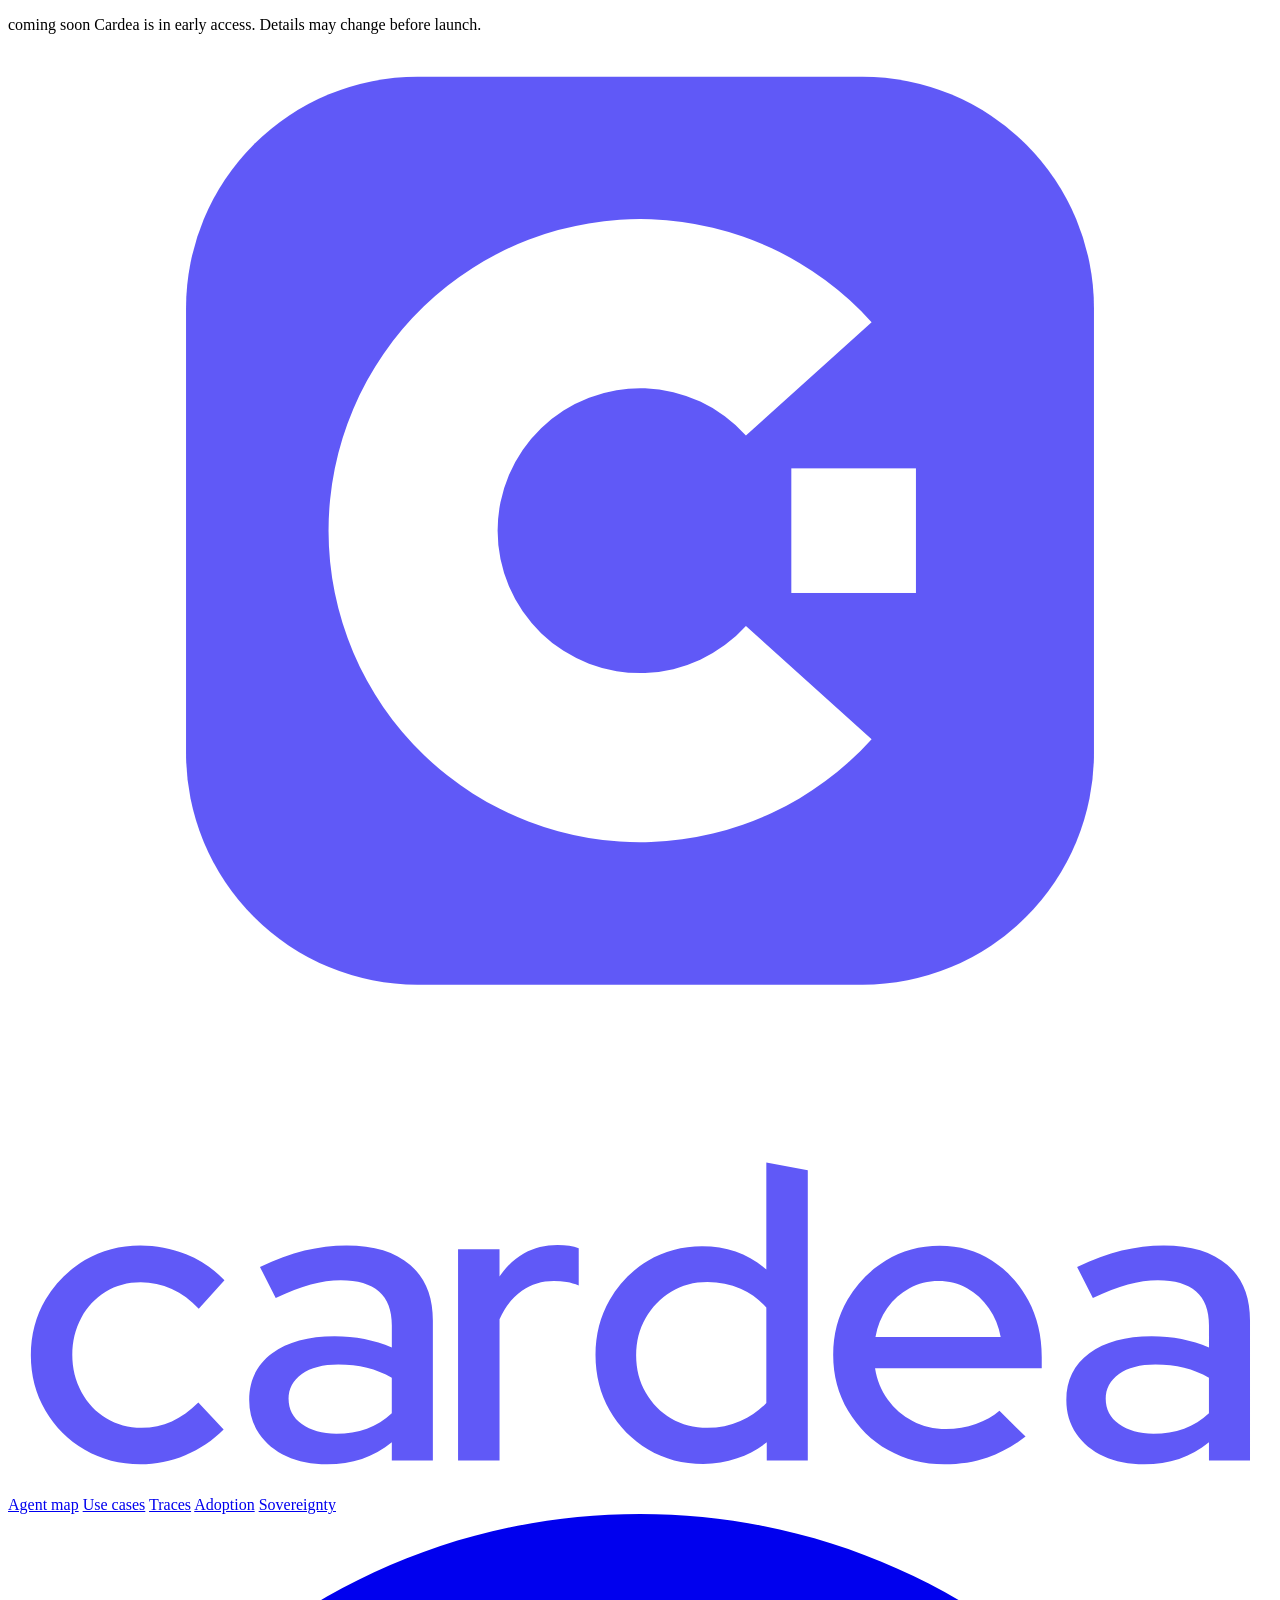
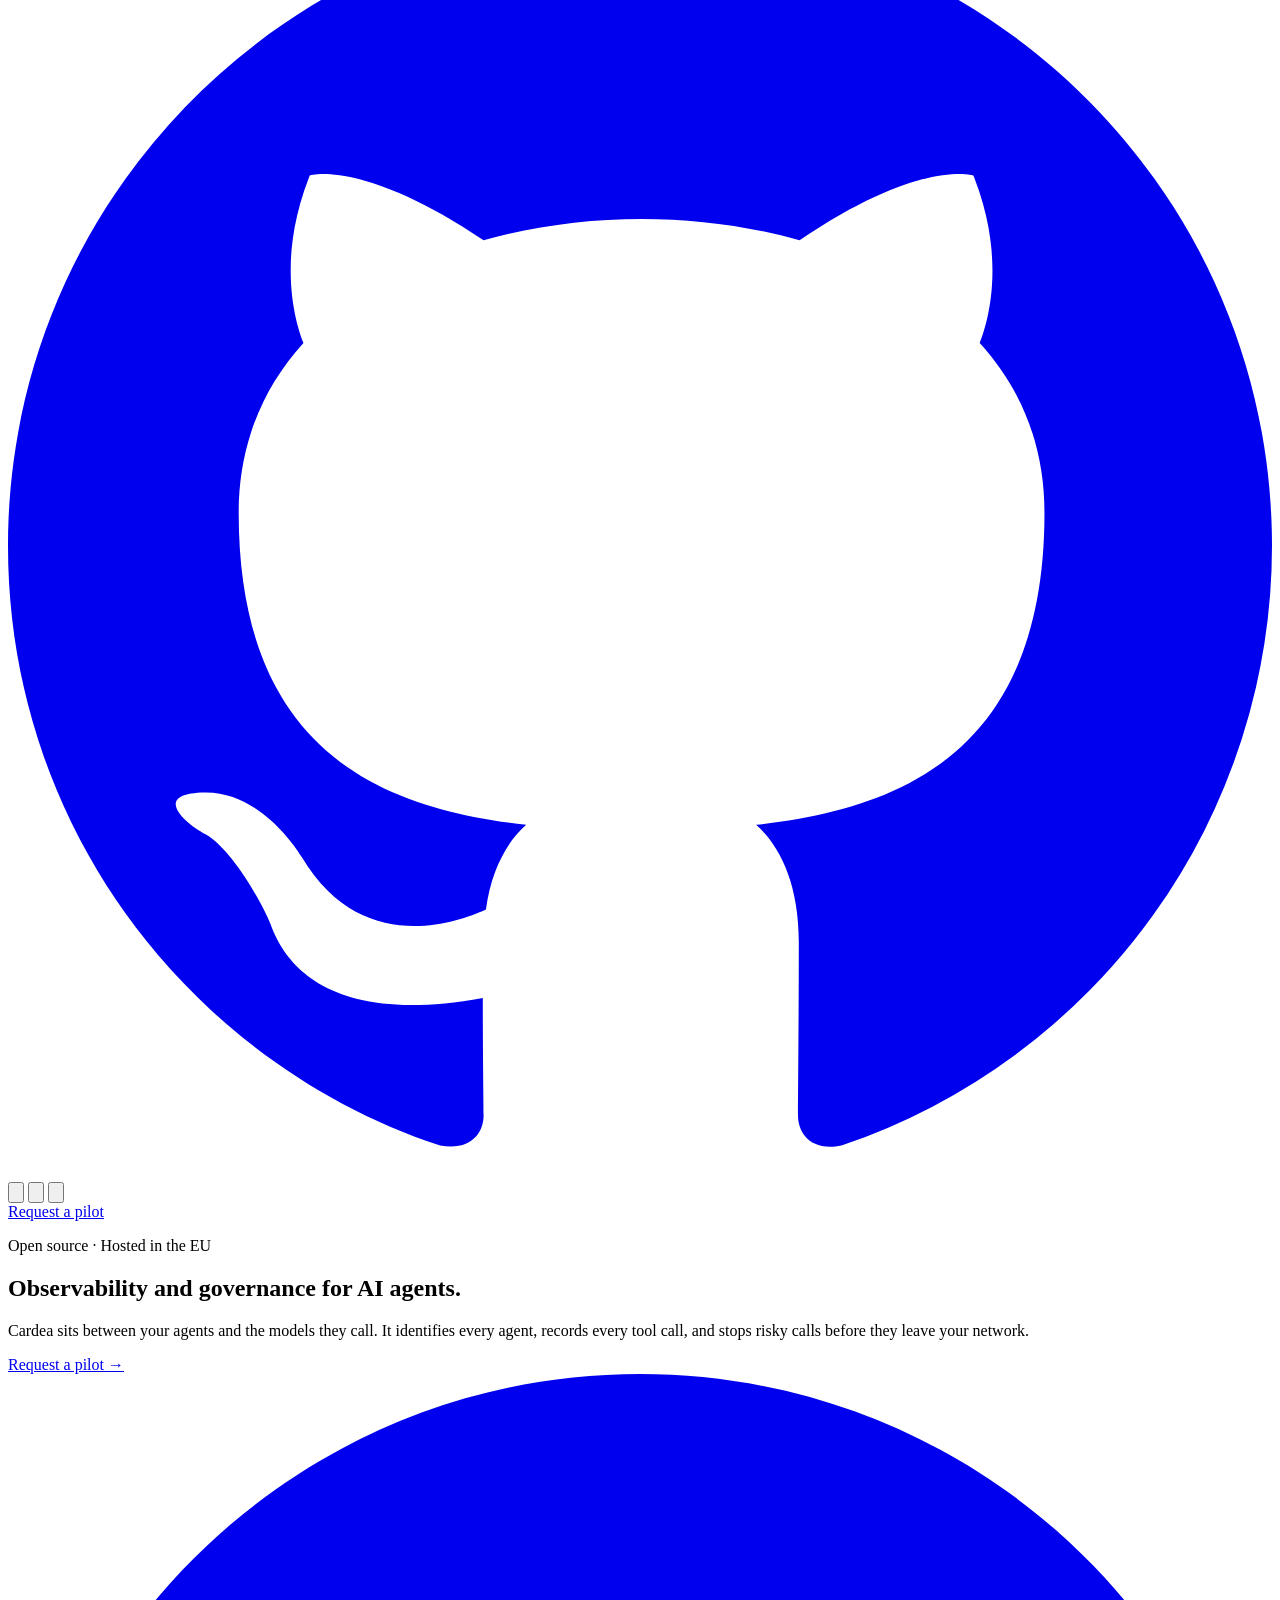
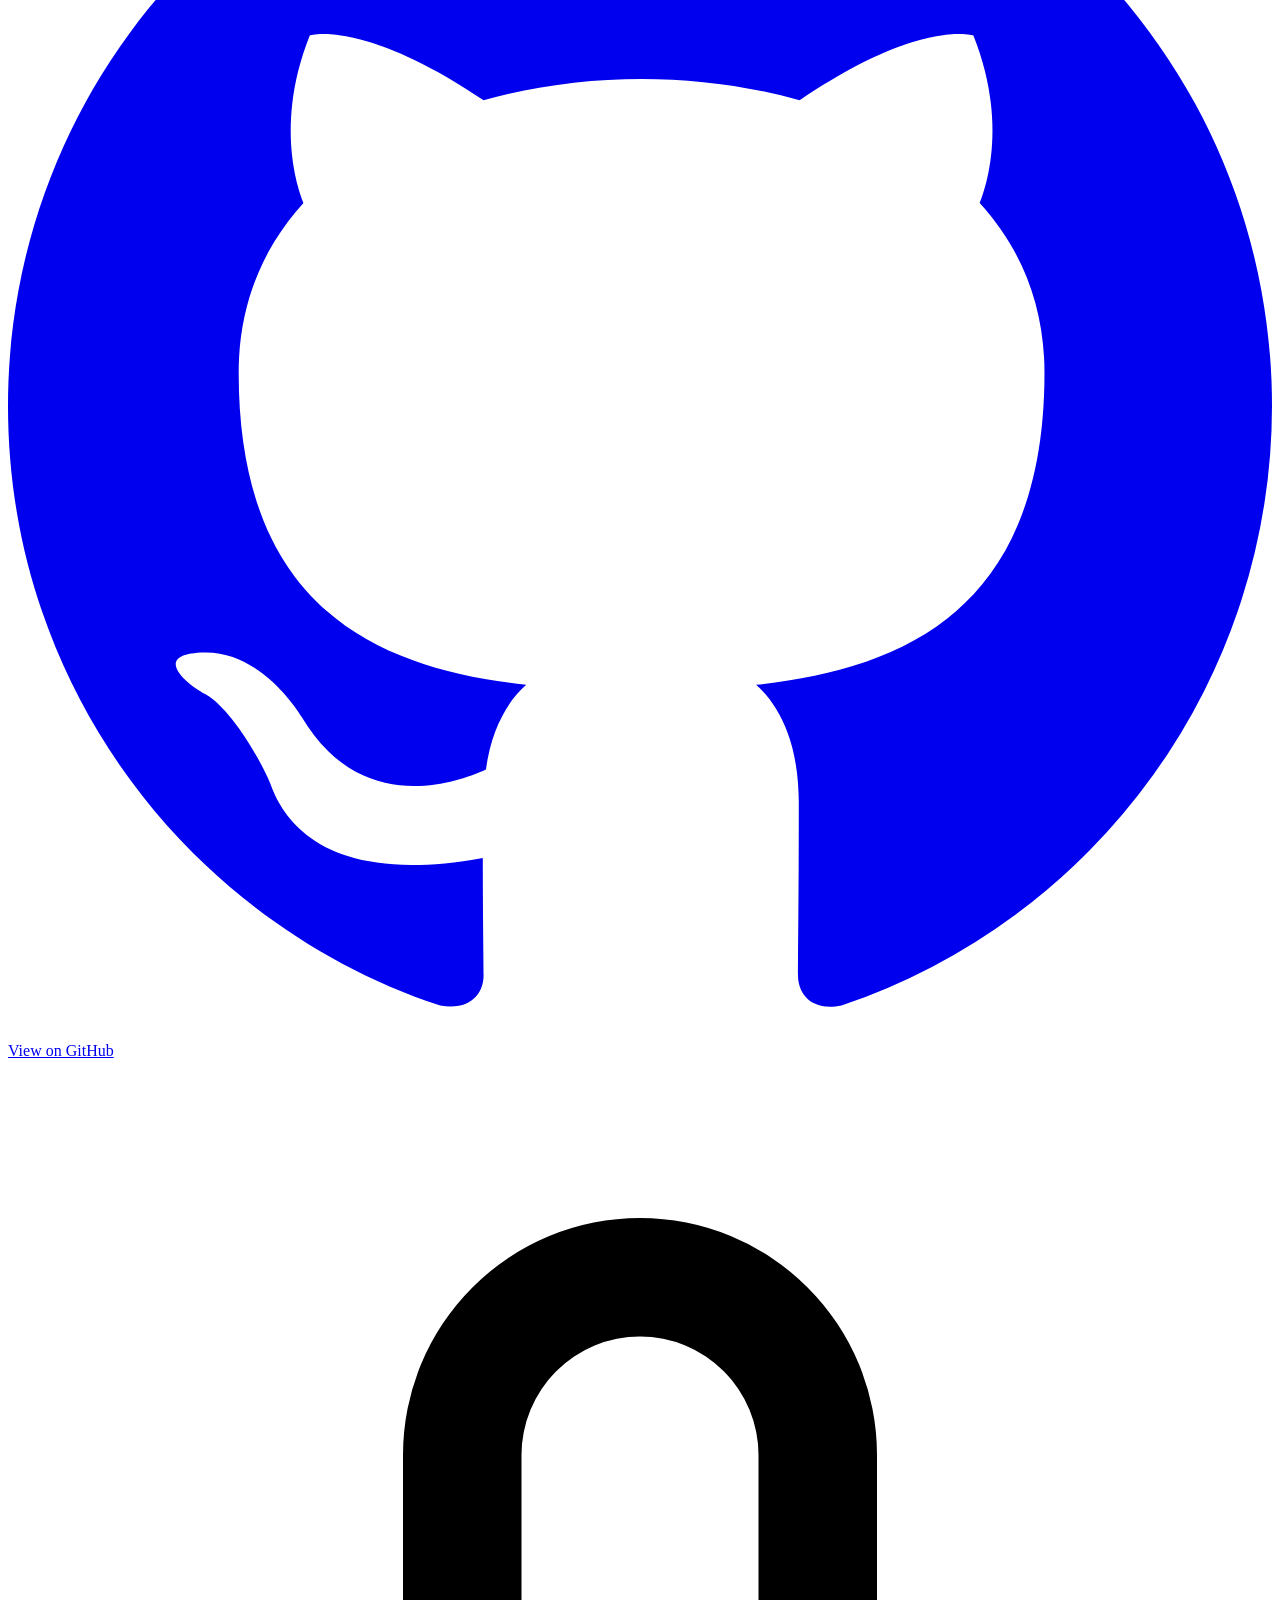
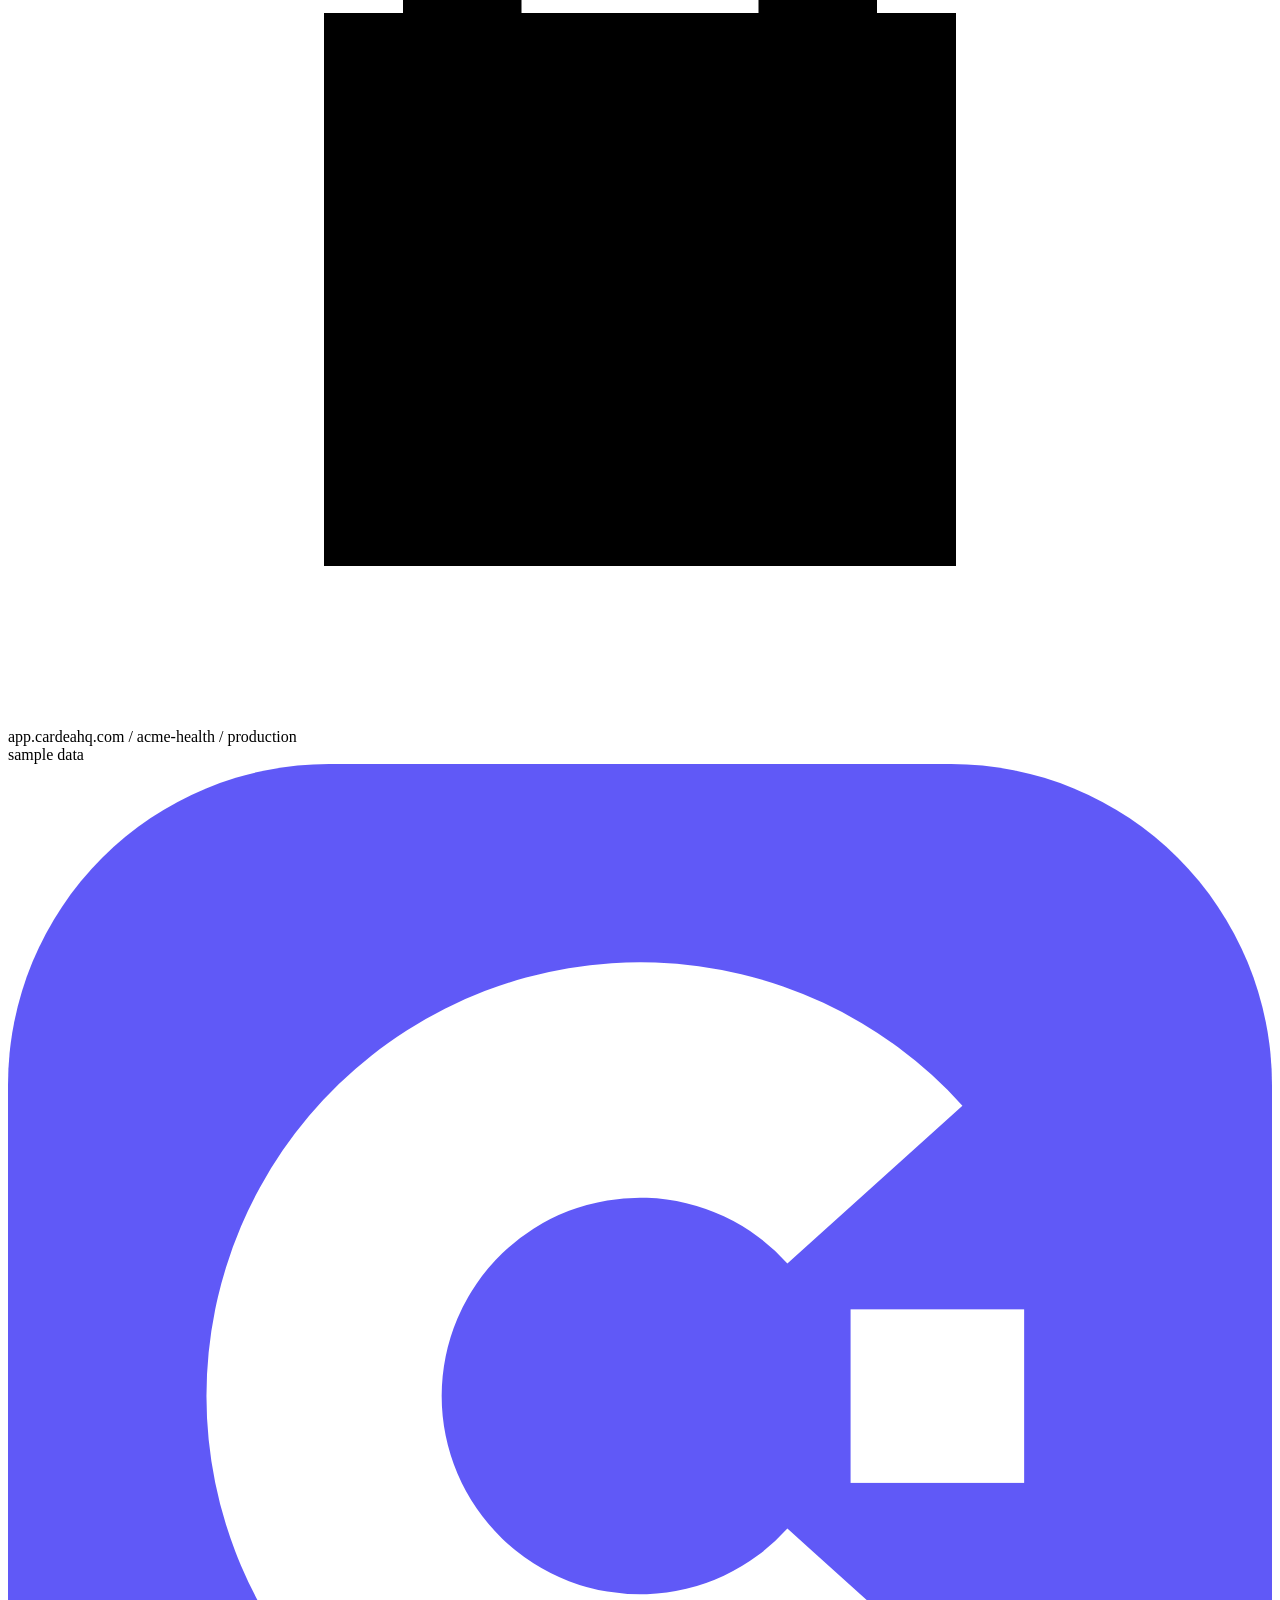
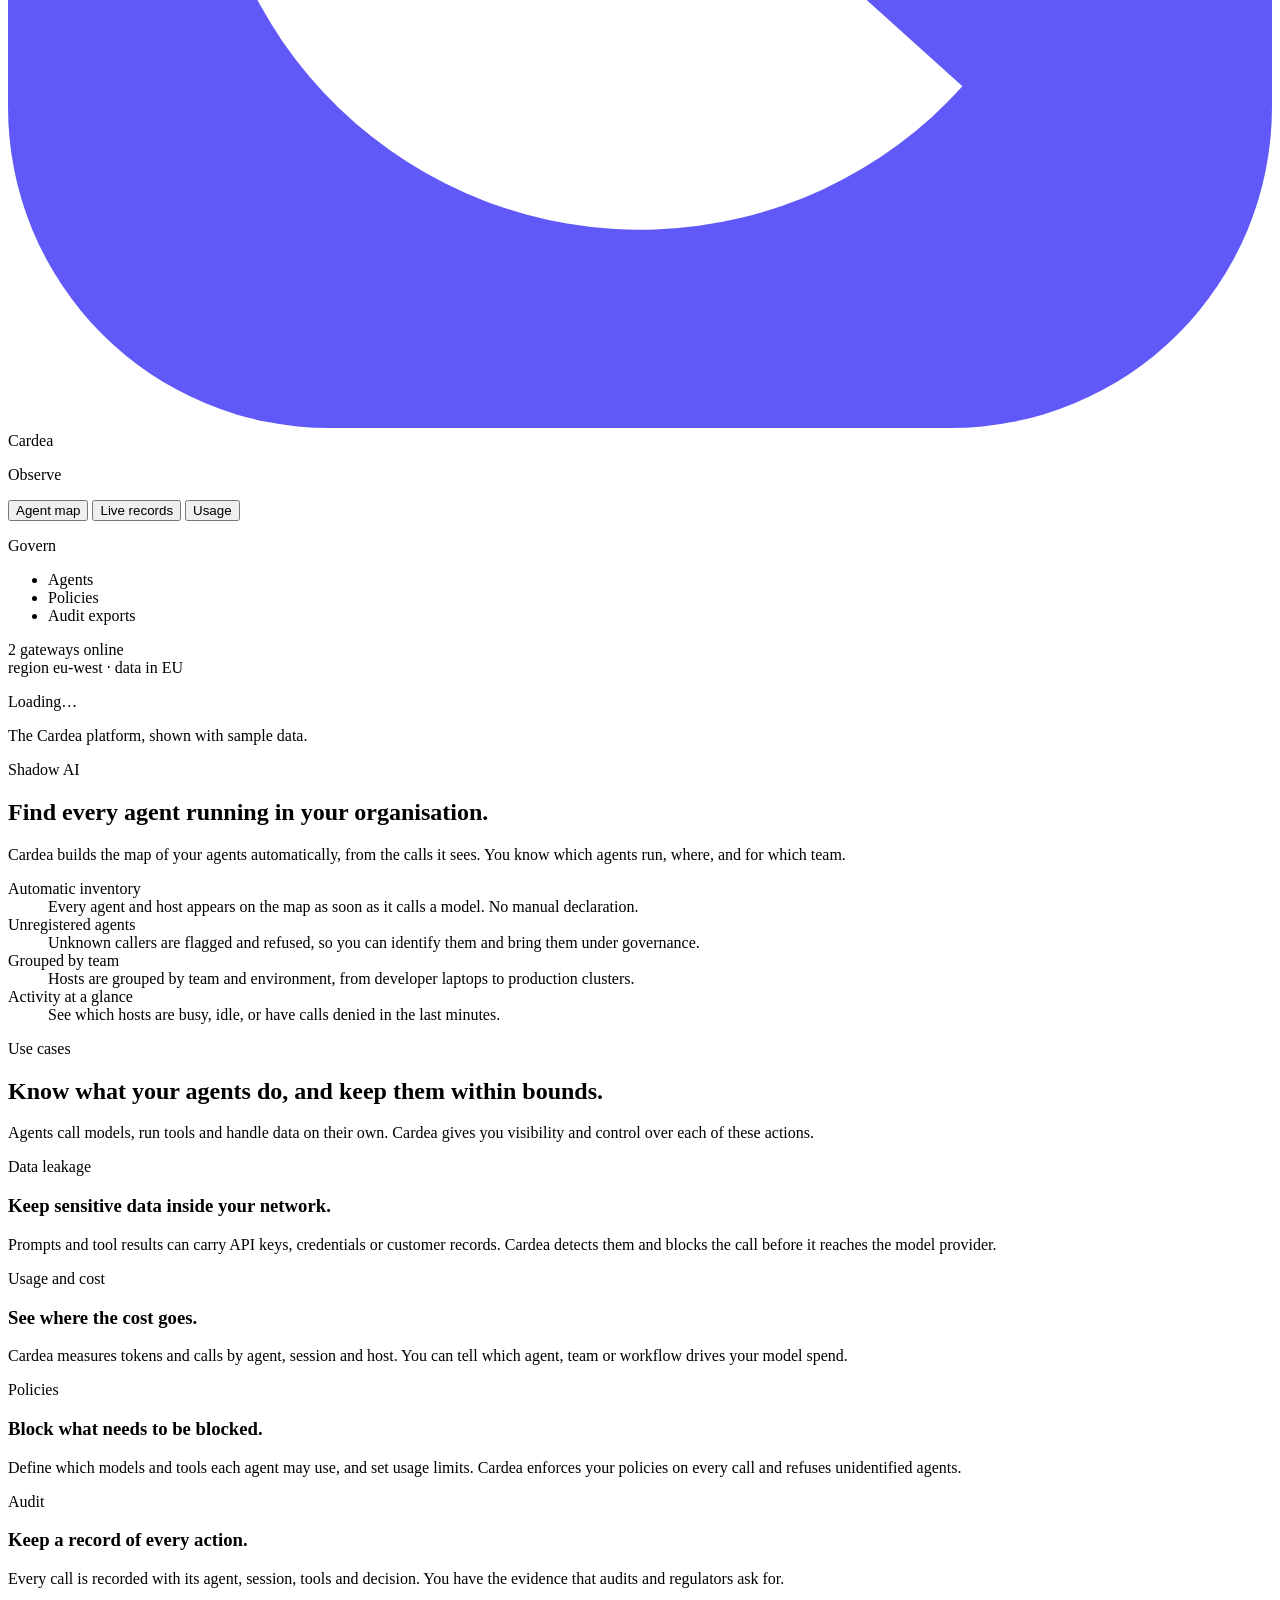
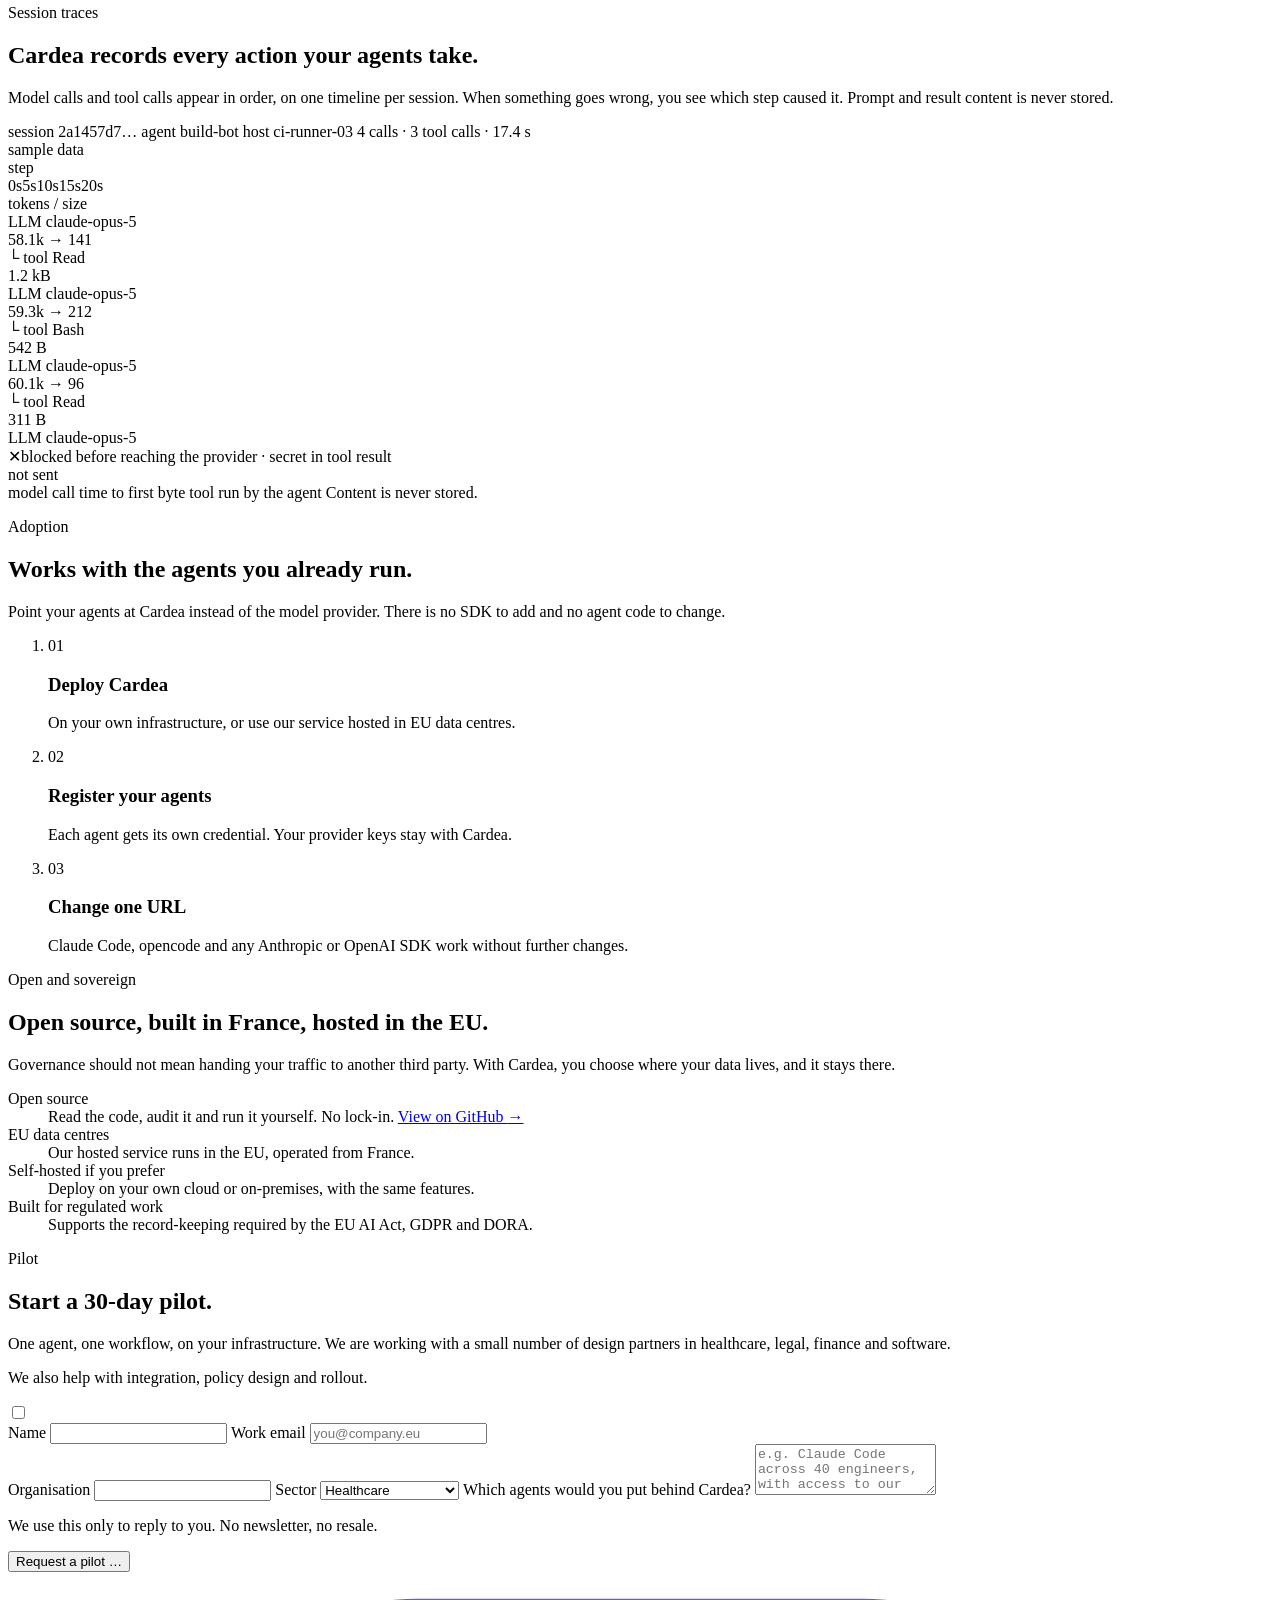
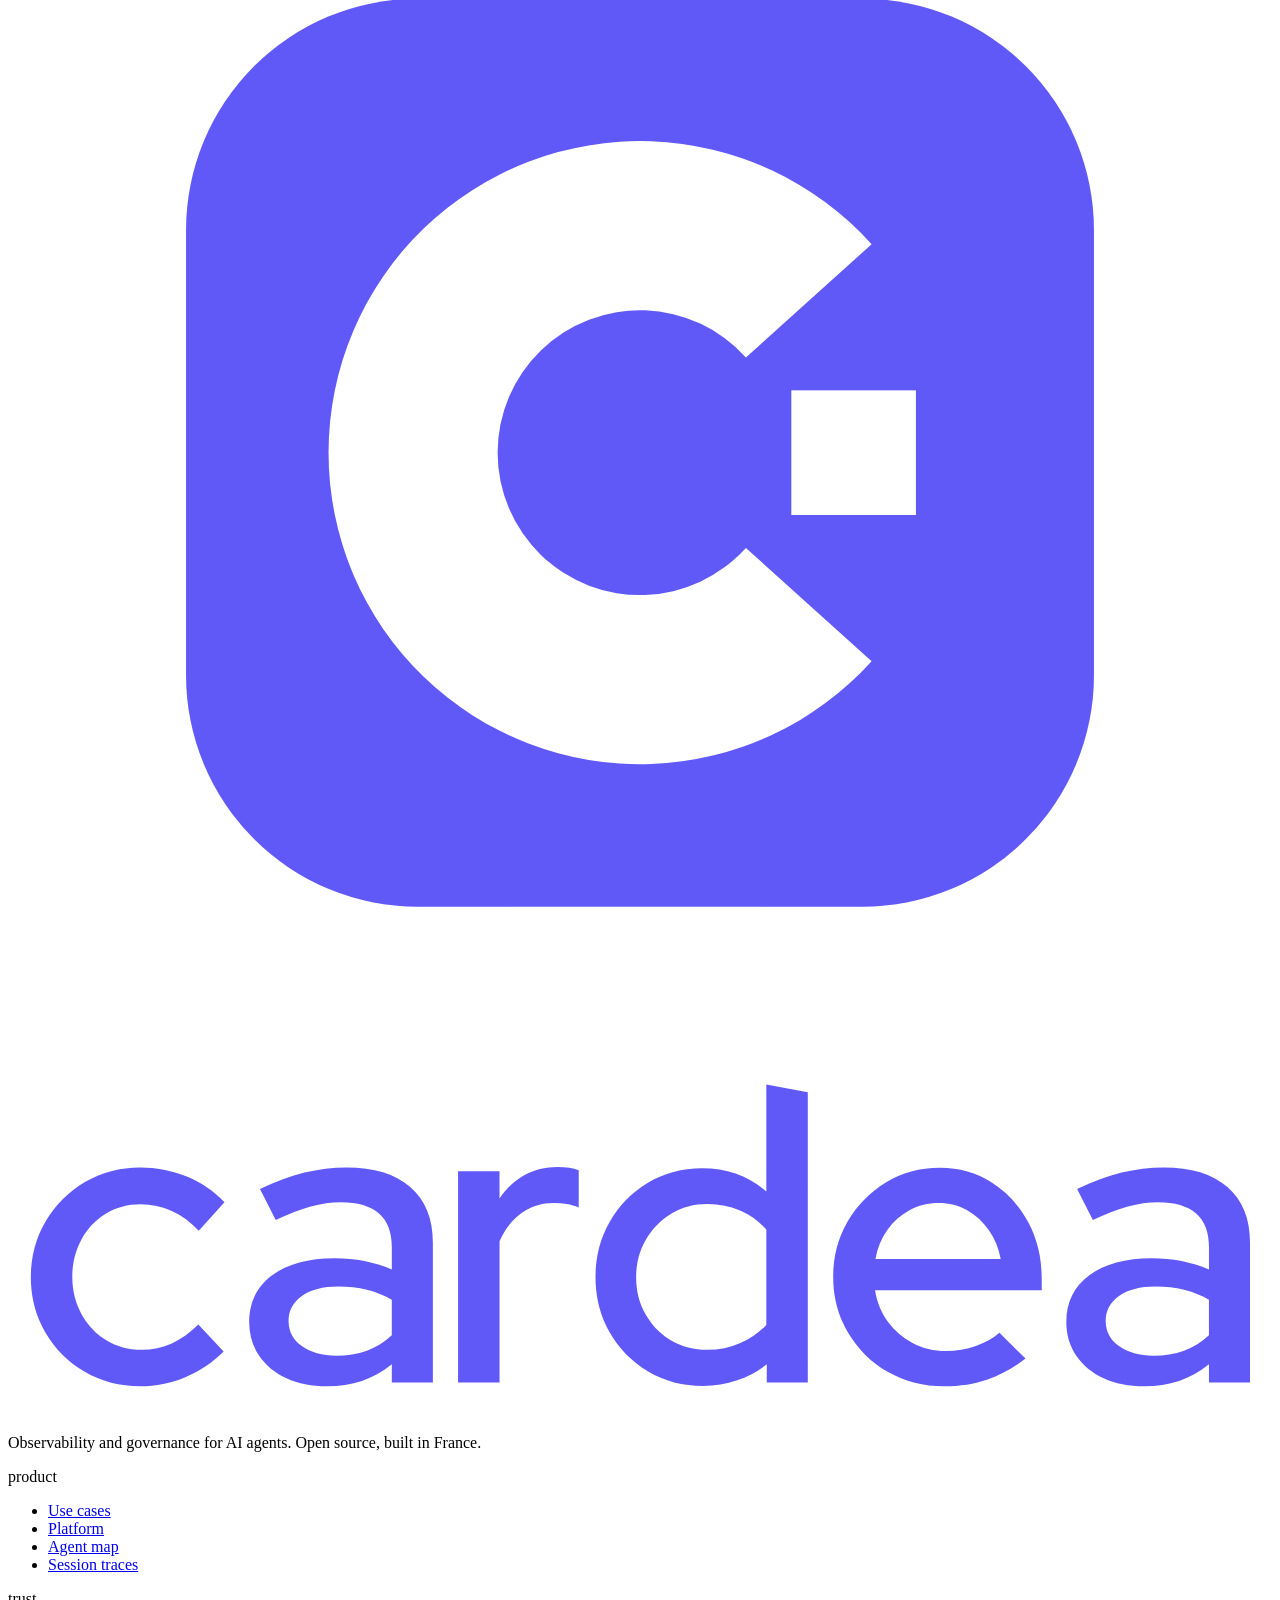
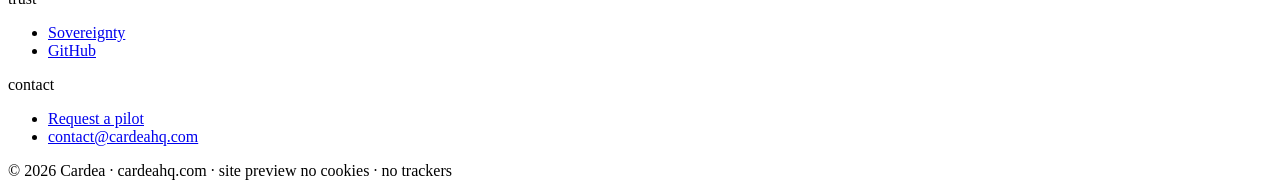
==== commit fb45a76d: "Fix footer logo Signed-off-by: Grégoire Marabout-Demazure <gmarabout@gmail.com>" ====
--- a/public/index.html
+++ b/public/index.html
@@ -891,10 +891,7 @@
         class="mx-auto flex max-w-6xl flex-col gap-8 px-4 py-12 sm:px-6 md:flex-row md:items-start md:justify-between"
       >
         <div class="max-w-sm">
-          <div class="flex items-center gap-2.5">
-            <img src="assets/cardea-icon.svg" alt="" class="size-6" />
-            <span class="wordmark">Cardea</span>
-          </div>
+          <img src="assets/cardea-logo.svg" alt="Cardea" class="h-16 w-auto" />
           <p class="mt-4 text-sm/6 text-ink-400">
             Observability and governance for AI agents. Open source, built in
             France.
